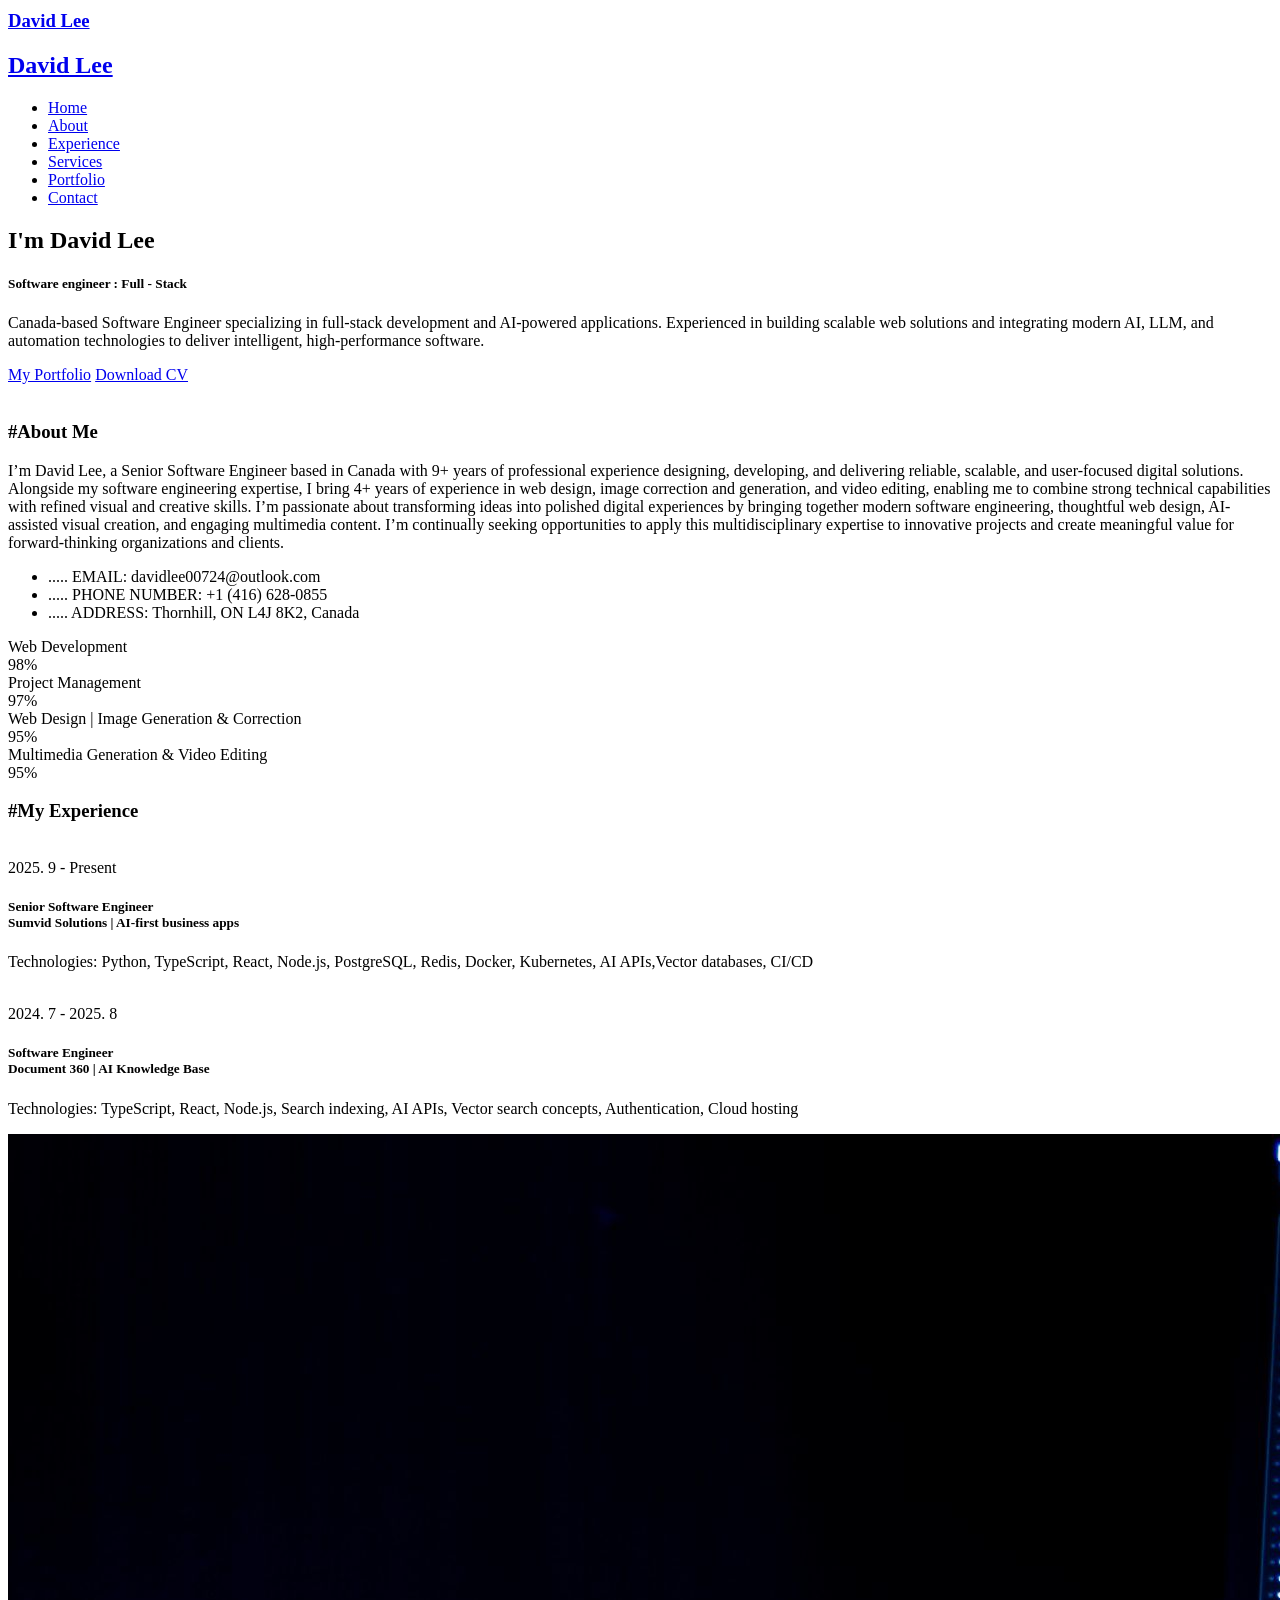
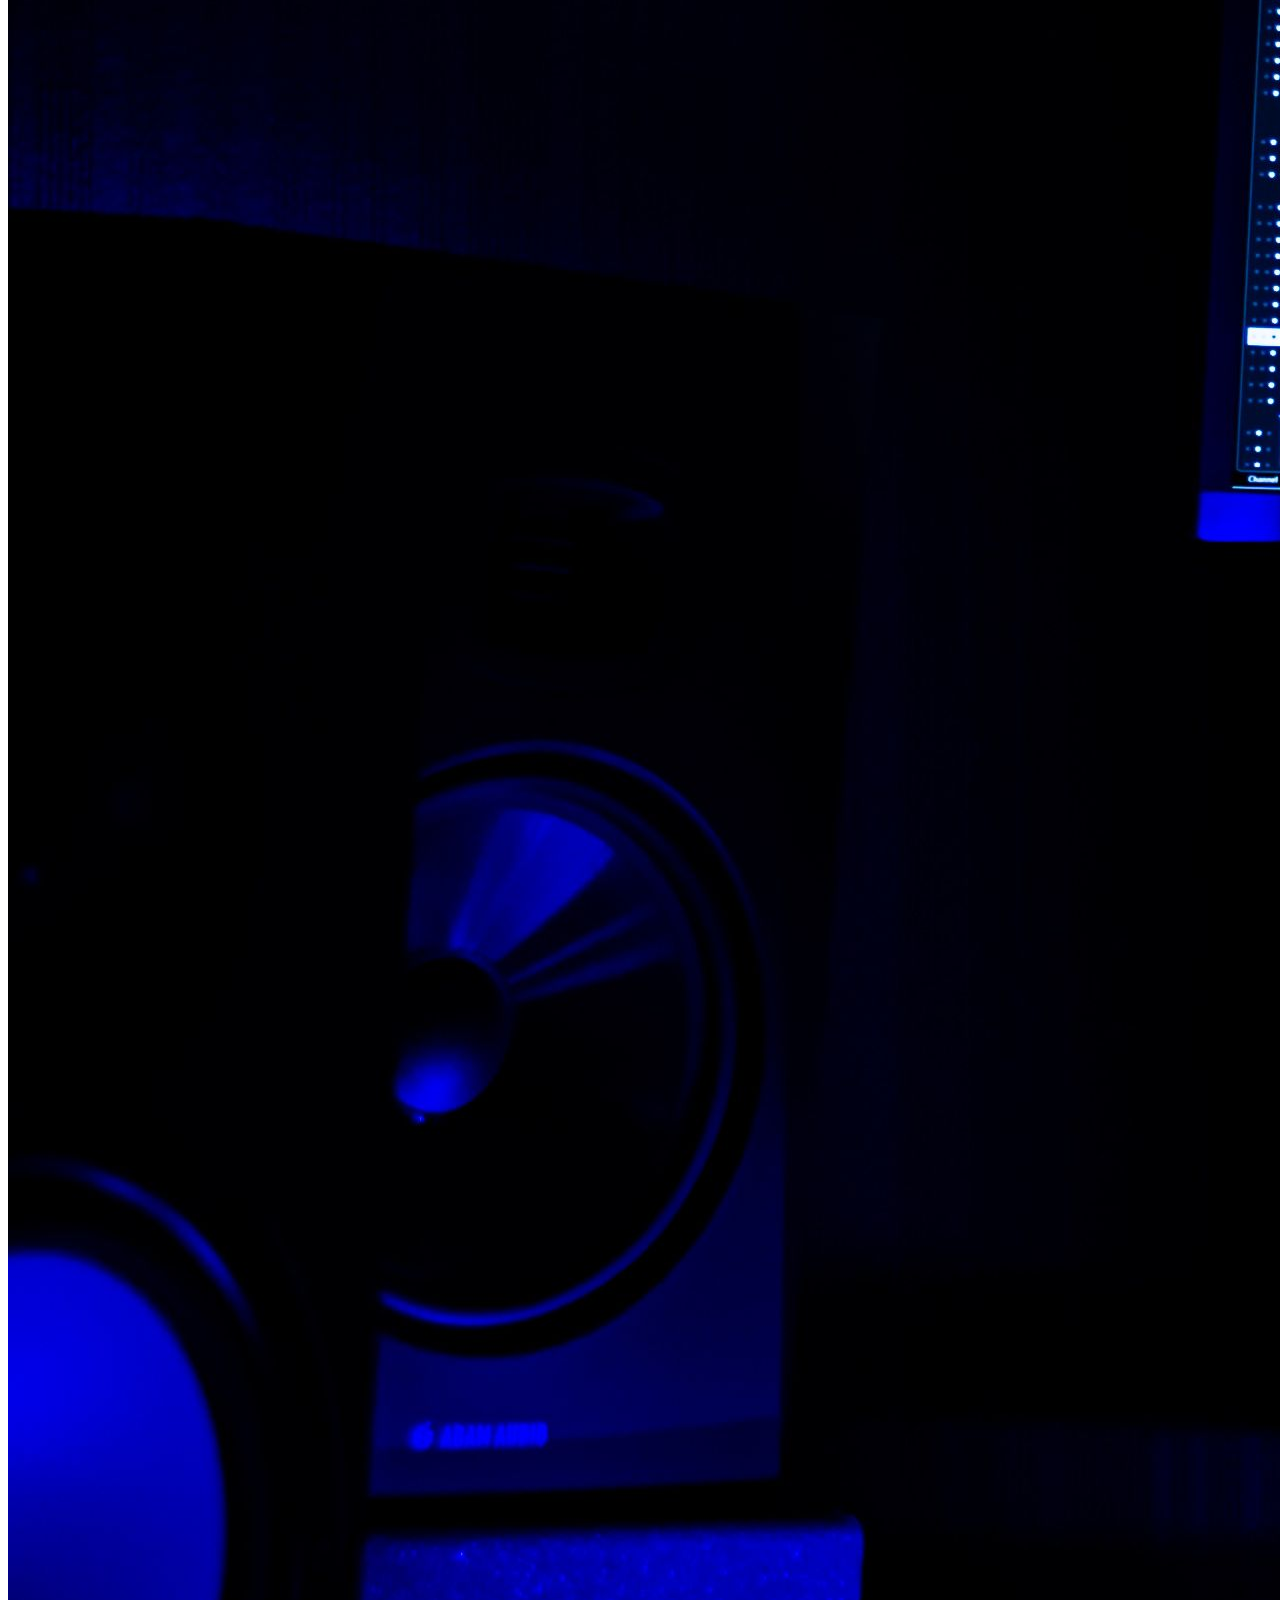
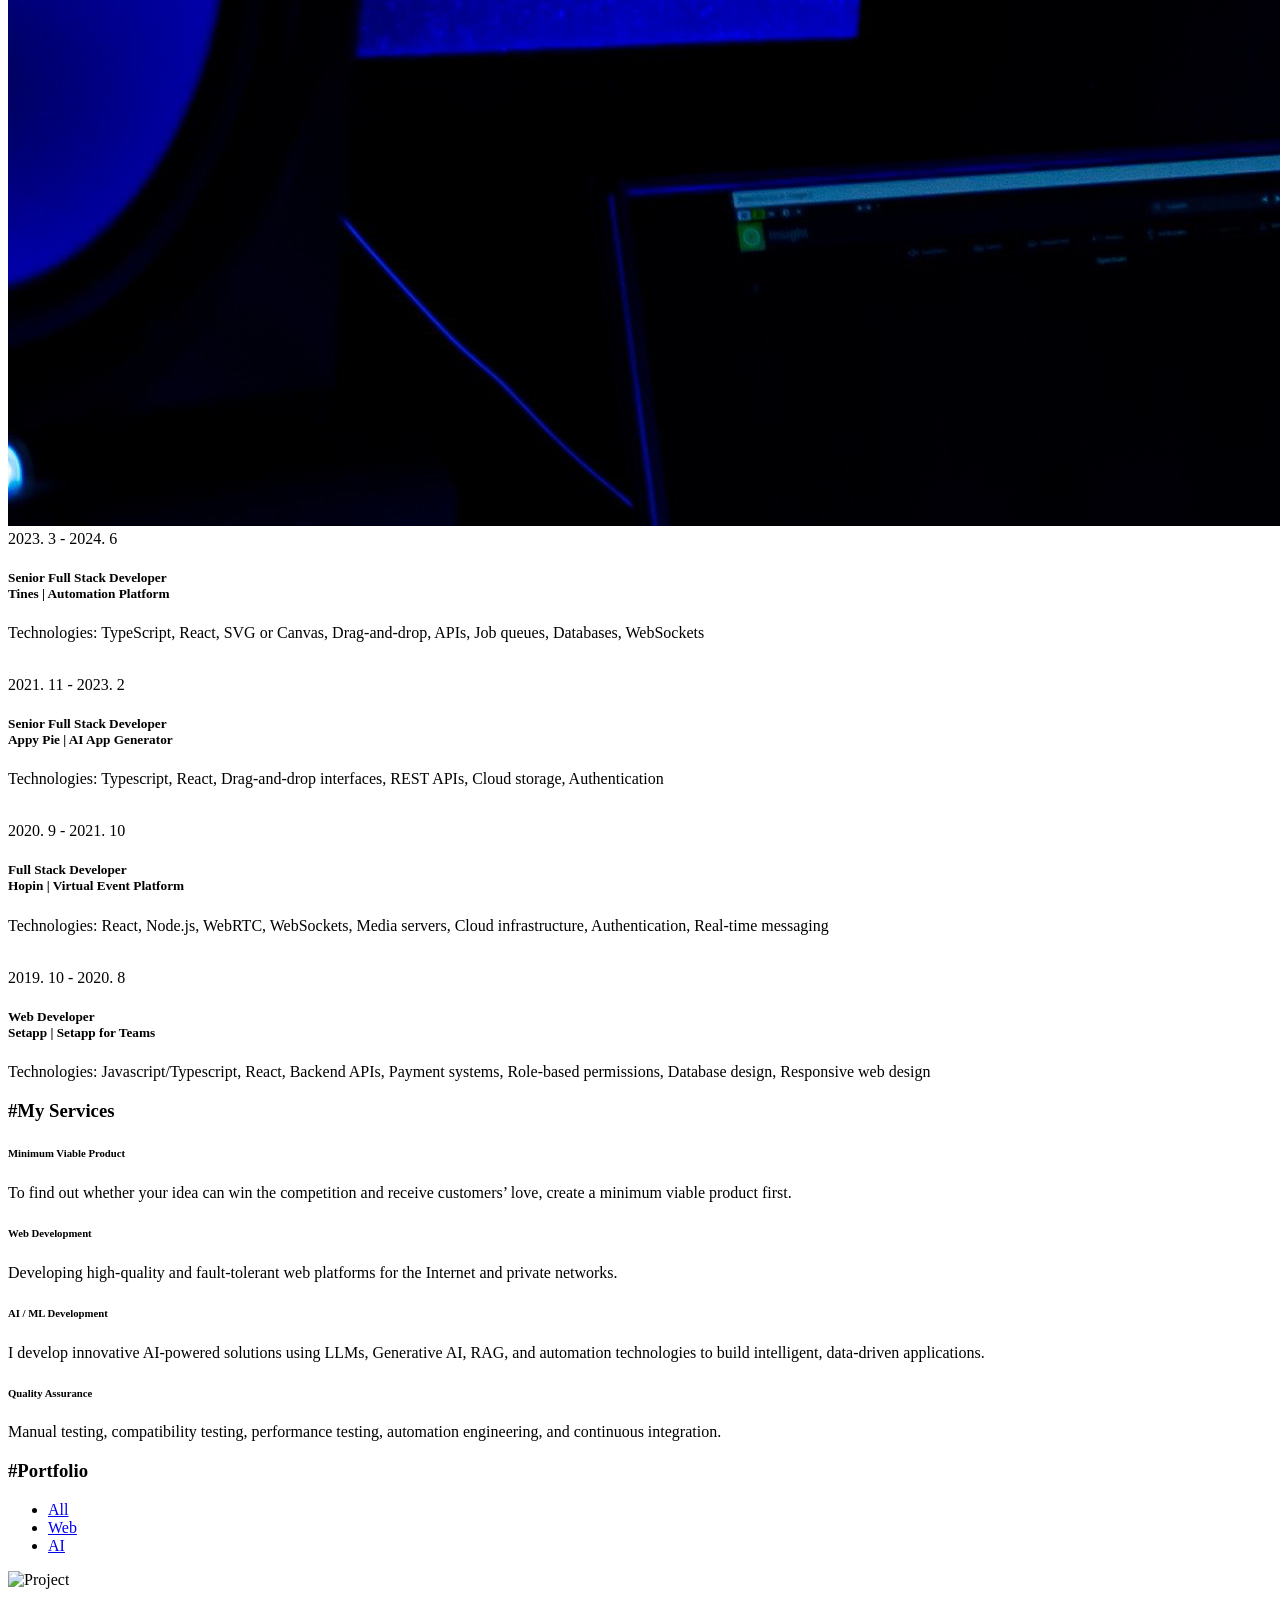
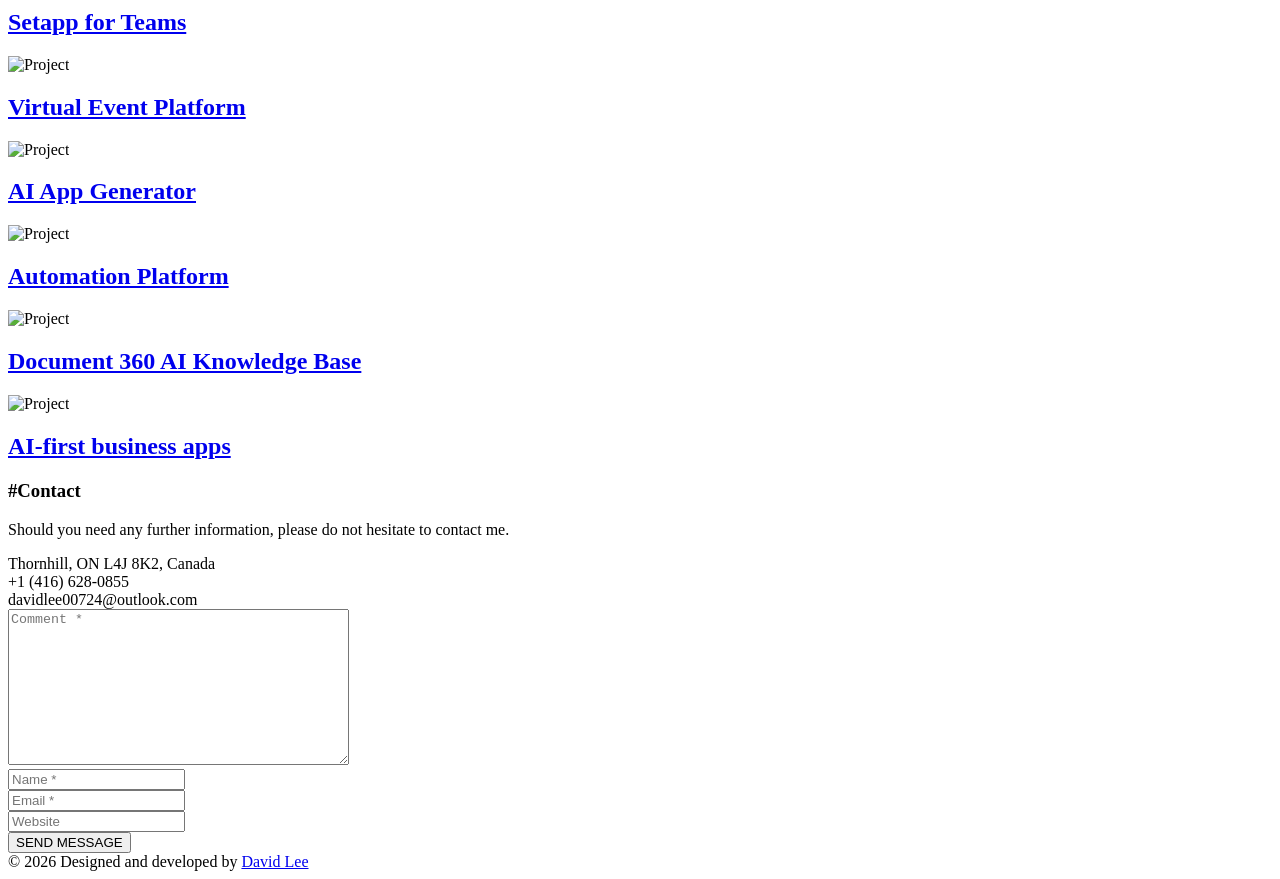
==== index.html @ fbe645a5 "update homepage" ====
<!DOCTYPE html>
<html lang="en">

	
<head>
		<meta charset="UTF-8">
		<title>David Lee - Resume</title>
		<meta name="viewport" content="width=device-width, initial-scale=1.0">
		<meta name="format-detection" content="telephone=no">
		<meta name="apple-mobile-web-app-capable" content="yes">

		<meta name="description" content="David Lee with 9 years of solid experience" />
		<meta name="keywords" content="David Lee, portfolio, cv, online resume, professional cv, resume, vcard" />
		<meta name="author" content="David Lee" />

		<link rel="stylesheet" href="https://fonts.googleapis.com/css?family=Poppins:400,700%7CNeuton:400,700" type="text/css" media="all" />
		<link rel="stylesheet" type="text/css" href="css/libs/font-awesome.min.css">
		<link rel="stylesheet" type="text/css" href="css/libs/bootstrap.min.css">
		<link rel="stylesheet" type="text/css" href="css/libs/justifiedGallery.min.css">
		<link rel="stylesheet" type="text/css" href="css/libs/magnific-popup.css">
		<link rel="stylesheet" type="text/css" href="css/libs/owl.carousel.min.css">
		<link rel="stylesheet" type="text/css" href="css/styles.css">
	</head>

<body class="home">

	

	<!-- Wrapper Site -->
	<div id="main-content">

		<!-- Header -->
		<header id="header" class="header">
			<div class="container">
				<div class="header-inner">
					<div class="logo-wrap">
						<div class="logo">
							<a href="index.html">
								<h3 style = "margin-top:10px;">David Lee</h3>
							</a>
						</div>
					</div>
					<div class="wrap-menu">

						<!-- Mobile -->
						<div class="menu-mobile">
							<span class="item item-1"></span>
							<span class="item item-2"></span>
							<span class="item item-3"></span>
						</div>
						<!-- End Mobile -->

						<!-- Main Menu -->
						<div class="main-menu">

							<!-- Logo Mobile -->
							<div class="logo">
								<a href="index.html">
									<h2>David Lee</h2>
								</a>
							</div>
							<!-- End Logo Mobile -->

							<nav class="nav">
								<ul class="menu menu-list text-right clearfix">
									<li class="menu-item active"><a href="#home">Home</a></li>
									<li class="menu-item"><a href="#about">About</a></li>
									<li class="menu-item"><a href="#experience">Experience</a></li>
									<li class="menu-item"><a href="#services">Services</a></li>
									<li class="menu-item"><a href="#portfolio">Portfolio</a></li>
									<li class="menu-item"><a href="#contact">Contact</a></li>
								</ul>
							</nav>

							<!-- Btn Close -->
							<div class="btn-close">
								<i class="fa fa-times" title="Close"></i>
							</div>

							<!-- End Btn Close -->
						</div>
						<!-- End Main Menu -->
					</div>
				</div>
			</div>
		</header>
		<div class="cover"></div>
		<div class="header-hide"></div>
		<!-- End Header -->

		<!-- Main Image -->
		<div id="home"></div>
		<section id="main-image" class="main-image color-1 overlay">
			<div class="container">
				<div class="main-image-inner">
					<div class="row">
						 	<div class="col-xs-12 col-sm-6 static">
							<div class="hello">
								<h1>I'm David Lee</h1>
								<h5>Software engineer : Full - Stack</h5>
								<p>
									Canada-based Software Engineer specializing in full-stack development and AI-powered applications. Experienced in building scalable web solutions and integrating modern AI, LLM, and automation technologies to deliver intelligent, high-performance software.
								</p>
								<a href="#portfolio" class="btn go-to-portfolio">My Portfolio</a>
								<a href="./pdf/David Lee-resume.pdf" target="_blank" class="btn">Download CV</a>
							</div>
						</div>
						<div class="col-xs-12 col-sm-6">
							<div class="col-sm-offset-2 p20">
								<img  src="images/David Lee.jpg" alt="">
							</div>
						</div>
					</div>
				</div>

			</div>
		</section>
		<!-- End Main Image -->

		<!-- About Me -->
		<section id="about">
			<div class="container">
				<div class="section-inner">
					<div class="title-wrap">
						<h3 class="title">#About Me</h3>
					</div>
					<div class="row">
						<div class="col-sm-6">

							<p>
								I’m David Lee, a Senior Software Engineer based in Canada with 9+ years of professional experience designing, developing, and delivering reliable, scalable, and user-focused digital solutions. Alongside my software engineering expertise, I bring 4+ years of experience in web design, image correction and generation, and video editing, enabling me to combine strong technical capabilities with refined visual and creative skills. I’m passionate about transforming ideas into polished digital experiences by bringing together modern software engineering, thoughtful web design, AI-assisted visual creation, and engaging multimedia content. I’m continually seeking opportunities to apply this multidisciplinary expertise to innovative projects and create meaningful value for forward-thinking organizations and clients.
							</p>
							<ul class="info-list">
								<li>..... EMAIL: davidlee00724@outlook.com</li>
								<li>..... PHONE NUMBER: +1 (416) 628-0855</li>
								<li>..... ADDRESS: Thornhill, ON L4J 8K2, Canada</li>
							</ul>

							<div class="socials">
								<a href="https://github.com/DavidLee-a" title="GitHub" target="_blank" class="btn">
									<i class="fa fa-github fa-2x"></i>
								</a>
								<a href="#" title="Google Plus" class="btn">
									<i class="fa fa-google-plus"></i>
								</a>
								<a href="#" title="Linkedin" class="btn">
									<i class="fa fa-linkedin"></i>
								</a>
							</div>


						</div>
						<div class="col-sm-6">
							<div class="col-sm-offset-1">
								<div class="skills-progress">
									<div class="skill-item" data-percent="98">
										<span class="skill-title">Web Development</span>
										<div class="skill-progress">
											<div class="skill-percent">
												<div class="skill-arrow">98%</div>
											</div>
										</div>
									</div>
									<div class="skill-item" data-percent="97">
										<span class="skill-title">Project Management</span>
										<div class="skill-progress">
											<div class="skill-percent">
												<div class="skill-arrow">97%</div>
											</div>
										</div>
									</div>

									<div class="skill-item" data-percent="95">
										<span class="skill-title">Web Design | Image Generation & Correction</span>
										<div class="skill-progress">
											<div class="skill-percent">
												<div class="skill-arrow">95%</div>
											</div>
										</div>
									</div>

									<div class="skill-item" data-percent="95">
										<span class="skill-title">Multimedia Generation & Video Editing</span>
										<div class="skill-progress">
											<div class="skill-percent">
												<div class="skill-arrow">95%</div>
											</div>
										</div>
									</div>
								</div>
							</div>
						</div>
					</div>
				</div>
			</div>
		</section>
		<!-- End About Me -->

		<!-- Experience -->
		<section id="experience" class="color-1">
			<div class="container">
				<div class="section-inner">
					<div class="title-wrap">
						<h3 class="title">#My Experience</h3>
					</div>
					<div class="experience-list">
						<div class="experience-item">
							<div class="experience-image">
								<img src="images/experience/6.jpg" alt="">
							</div>
							<div class="experience-content">
								<span class="experience-date">2025. 9 - Present</span>
								<h5>Senior Software Engineer <br> Sumvid Solutions | AI-first business apps</h5>
								<p>
									Technologies: Python, TypeScript, React, Node.js, PostgreSQL, Redis, Docker, Kubernetes, AI APIs,Vector databases, CI/CD
							</div>
						</div>
						<div class="experience-item">
							<div class="experience-image">
								<img src="images/experience/5.jpg" alt="">
							</div>
							<div class="experience-content">
								<span class="experience-date">2024. 7 - 2025. 8</span>
								<h5>Software Engineer <br> Document 360 | AI Knowledge Base</h5>
								<p>
									Technologies: TypeScript, React, Node.js, Search indexing, AI APIs, Vector search concepts, Authentication, Cloud hosting
								</p>
							</div>
						</div>
						<div class="experience-item">
							<div class="experience-image">
								<img src="images/experience/4.jpg" alt="">
							</div>
							<div class="experience-content">
								<span class="experience-date">2023. 3 - 2024. 6</span>
								<h5>Senior Full Stack Developer <br> Tines | Automation Platform</h5>
								<p>
									Technologies: TypeScript, React, SVG or Canvas, Drag-and-drop, APIs, Job queues, Databases, WebSockets
								</p>
							</div>
						</div>
						<div class="experience-item">
							<div class="experience-image">
								<img src="images/experience/3.jpg" alt="">
							</div>
							<div class="experience-content">
								<span class="experience-date">2021. 11 - 2023. 2</span>
								<h5>Senior Full Stack Developer <br> Appy Pie | AI App Generator</h5>
								<p>
									Technologies: Typescript, React, Drag-and-drop interfaces, REST APIs, Cloud storage, Authentication
								</p>
							</div>
						</div>
						<div class="experience-item">
							<div class="experience-image">
								<img src="images/experience/2.jpg" alt="">
							</div>
							<div class="experience-content">
								<span class="experience-date">2020. 9 - 2021. 10</span>
								<h5>Full Stack Developer <br> Hopin | Virtual Event Platform</h5>
								<p>
									Technologies: React, Node.js, WebRTC, WebSockets, Media servers, Cloud infrastructure, Authentication, Real-time messaging
								</p>
							</div>
						</div>
						<div class="experience-item">
							<div class="experience-image">
								<img src="images/experience/1.jpg" alt="">
							</div>
							<div class="experience-content">
								<span class="experience-date">2019. 10 - 2020. 8</span>
								<h5>Web Developer <br> Setapp | Setapp for Teams</h5>
								<p>
									Technologies: Javascript/Typescript, React, Backend APIs, Payment systems, Role-based permissions, Database design, Responsive web design
								</p>
							</div>
						</div>
					</div>
				</div>
			</div>
		</section>
		<!-- End Experience -->

		<!-- Service -->
		<section id="services">
			<div class="container">
				<div class="section-inner">
					<div class="title-wrap">
						<h3 class="title">#My Services</h3>
					</div>
					<div class="services-list">
						<div class="row">
							<div class="col-xs-12 col-sm-6 col-md-3">
								<div class="service-item">
									<div class="service-icon">
										<i class="fa fa-lightbulb-o fa-2x"></i>
									</div>
									<div class="service-content">
										<h6>Minimum Viable Product</h6>
										<p>To find out whether your idea can win the competition and receive customers’ love, create a minimum viable product first.</p>
									</div>
								</div>
							</div>

							<div class="col-xs-12 col-sm-6 col-md-3">
								<div class="service-item">
									<div class="service-icon">
										<i class="fa fa-tv fa-2x"></i>
									</div>
									<div class="service-content">
										<h6>Web Development</h6>
										<p>Developing high-quality and fault-tolerant web platforms for the Internet and private networks.</p>
									</div>
								</div>
							</div>

							<div class="col-xs-12 col-sm-6 col-md-3">
								<div class="service-item">
									<div class="service-icon">
										<i class="fa fa-buysellads fa-2x"></i>
									</div>
									<div class="service-content">
										<h6>AI / ML Development</h6>
										<p>I develop innovative AI-powered solutions using LLMs, Generative AI, RAG, and automation technologies to build intelligent, data-driven applications.</p>
									</div>
								</div>
							</div>

							<div class="col-xs-12 col-sm-6 col-md-3">
								<div class="service-item">
									<div class="service-icon">
										<i class="fa fa-thumbs-o-up fa-2x"></i>
									</div>
									<div class="service-content">
										<h6>Quality Assurance</h6>
										<p>Manual testing, compatibility testing, performance testing, automation engineering, and continuous integration.</p>
									</div>
								</div>
							</div>
						</div>
					</div>
				</div>
			</div>
		</section>
		<!-- End Service -->

		<!-- Portfolio -->
		<section id="portfolio" class="color-1">
			<div class="container">
				<div class="section-inner">
					<div class="title-wrap">
						<h3 class="title">#Portfolio</h3>
					</div>
					<div id="portfolio-wrap" class="portfolio fade-in">
						<div class="controls text-center">
							<ul>
								<li>
									<a href="#" data-filter="*" class="active">All</a>
								</li>
								<li>
									<a href="#" data-filter=".Web">Web</a>
								</li>
								<li>
									<a href="#" data-filter=".AI">AI</a>
								</li>
								
							</ul>
						</div>
						<div class="grids">
							<div class="grid-sizer"></div>
							<div class="grid-item equal Web">
								<div class="media image" style="background-image: url(images/portfolio/1.jpg);">
									<img src="images/portfolio/1.jpg" alt="Project">
								</div>
								<div class="caption">
									<div class="caption-inner">
										<h2 class="title">
											<a href="single-product-1.html" target="_blank">Setapp for Teams</a>
										</h2>
										<!-- <ul class="cat">
											<li><a href="#">Logos</a></li>
										</ul> -->
									</div>
								</div>
							</div>
							<div class="grid-item equal Web ">
								<div class="media image" style="background-image: url(images/portfolio/2.jpg);">
									<img src="images/portfolio/2.jpg" alt="Project">
								</div>
								<div class="caption">
									<div class="caption-inner">
										<h2 class="title">
											<a href="single-product-2.html" target="_blank">Virtual Event Platform</a>
										</h2>
										<!-- <ul class="cat">
											<li><a href="#">Logos</a></li>
										</ul> -->
									</div>
								</div>
							</div>
							<div class="grid-item equal design AI">
								<div class="media image" style="background-image: url(images/portfolio/3.jpg);">
									<img src="images/portfolio/3.jpg" alt="Project">
								</div>
								<div class="caption">
									<div class="caption-inner">
										<h2 class="title">
											<a href="single-product-3.html" target="_blank">AI App Generator</a>
										</h2>
										<!-- <ul class="cat">
											<li><a href="#">Logos</a></li>
										</ul> -->
									</div>
								</div>
							</div>
							<div class="grid-item equal Web">
								<div class="media image" style="background-image: url(images/portfolio/4.jpg);">
									<img src="images/portfolio/4.jpg" alt="Project">
								</div>
								<div class="caption">
									<div class="caption-inner">
										<h2 class="title">
											<a href="single-product-4.html" target="_blank">Automation Platform</a>
										</h2>
										<!-- <ul class="cat">
											<li><a href="#">Logos</a></li>
										</ul> -->
									</div>
								</div>
							</div>
							<div class="grid-item equal AI">
								<div class="media image" style="background-image: url(images/portfolio/5.jpg);">
									<img src="images/portfolio/5.jpg" alt="Project">
								</div>
								<div class="caption">
									<div class="caption-inner">
										<h2 class="title">
											<a href="single-product-5.html" target="_blank">Document 360 AI Knowledge Base</a>
										</h2>
										<!-- <ul class="cat">
											<li><a href="#">Logos</a></li>
										</ul> -->
									</div>
								</div>
							</div>
							<div class="grid-item equal branding AI">
								<div class="media image" style="background-image: url(images/portfolio/6.jpg);">
									<img src="images/portfolio/6.jpg" alt="Project">
								</div>
								<div class="caption">
									<div class="caption-inner">
										<h2 class="title">
											<a href="single-product-6.html" target="_blank">AI-first business apps</a>
										</h2>
										<!-- <ul class="cat">
											<li><a href="#">Logos</a></li>
										</ul> -->
									</div>
								</div>
							</div>
						</div>
					</div>
				</div>
			</div>
		</section>
		<!-- End Portfolio -->

		<!-- Contact -->
		<section id="contact">
			<div class="container">
				<div class="section-inner">
					<div class="wrap-title">
						<h3 class="title">#Contact</h3>
					</div>
					<div class="row">
						<div class="col-xs-12 col-md-4">
							<p>Should you need any further information, please do not hesitate to contact me.</p>
							<div class="contact-via">
								<div class="item-field">
									<i class="fa fa-map-marker"></i>
									<span>Thornhill, ON L4J 8K2, Canada</span>
								</div>
								<div class="item-field">
									<i class="fa fa-phone"></i>
									<span>+1 (416) 628-0855</span>
								</div>
								<div class="item-field">
									<i class="fa fa-envelope"></i>
									<span>davidlee00724@outlook.com </span>
								</div>
							</div>
						</div>
						<div class="col-xs-12 col-md-8">
							<form action="#" class="wpcf7-form">
								<div class="contact-item field-full">
									<textarea name="your-message" cols="40" rows="10" placeholder="Comment *"></textarea>
								</div>
								<div class="contact-item">
									<input type="text" name="your-name" placeholder="Name *">
								</div>
								<div class="contact-item">
									<input type="email" name="your-email" placeholder="Email *">
								</div>
								<div class="contact-item">
									<input type="text" name="your-subject" placeholder="Website">
								</div>
								<div class="contact-item form-submit">
									<div class="btn">
										<input type="submit" value="SEND MESSAGE">
									</div>
								</div>
							</form>
						</div>
						
					</div>
				</div>
			</div>
		</section>
		<!-- End Contact -->

		<footer id="footer" class="footer">
			<div class="footer-inner">
				<!-- Copyright -->
				<div class="copyright">
					© <span id="year"></span> Designed and developed by <a href="#">David Lee</a>
				</div>
				<!-- End Copyright -->

				<!-- Back To Top -->
				<a href="#" class="back-to-top btn"><i class="fa fa-chevron-up"></i></a>
				<!-- End Back To Top -->
			</div>
		</footer>

	</div>
	<!-- End Wrapper Site -->

	<!-- Scripts -->
	 <script>
		const d = new Date();
		document.getElementById("year").innerHTML = d.getFullYear();
	 </script>
	<script src="js/libs/jquery-1.12.4.min.js"></script>
	<script src="js/libs/bootstrap.min.js"></script>
	<script src="js/libs/jquery.typer.min.js"></script>
	<script src="js/libs/jquery.justifiedGallery.min.js"></script>
	<script src="js/libs/jquery.magnific-popup.js"></script>
	<script src="js/libs/masonry.pkgd.js"></script>
	<script src="js/libs/owl.carousel.js"></script>
	<script src="js/libs/isotope.pkgd.min.js"></script>
	<script src="js/libs/jquery.nav.js"></script>
	<script src="https://maps.googleapis.com/maps/api/js?key=AIzaSyDoIZPT7FOk4dFuAI2n1fu1EYxN92UDrkk"></script>
	<script src="js/scripts.js"></script>
	<!-- End Scripts -->

</body>


</html>
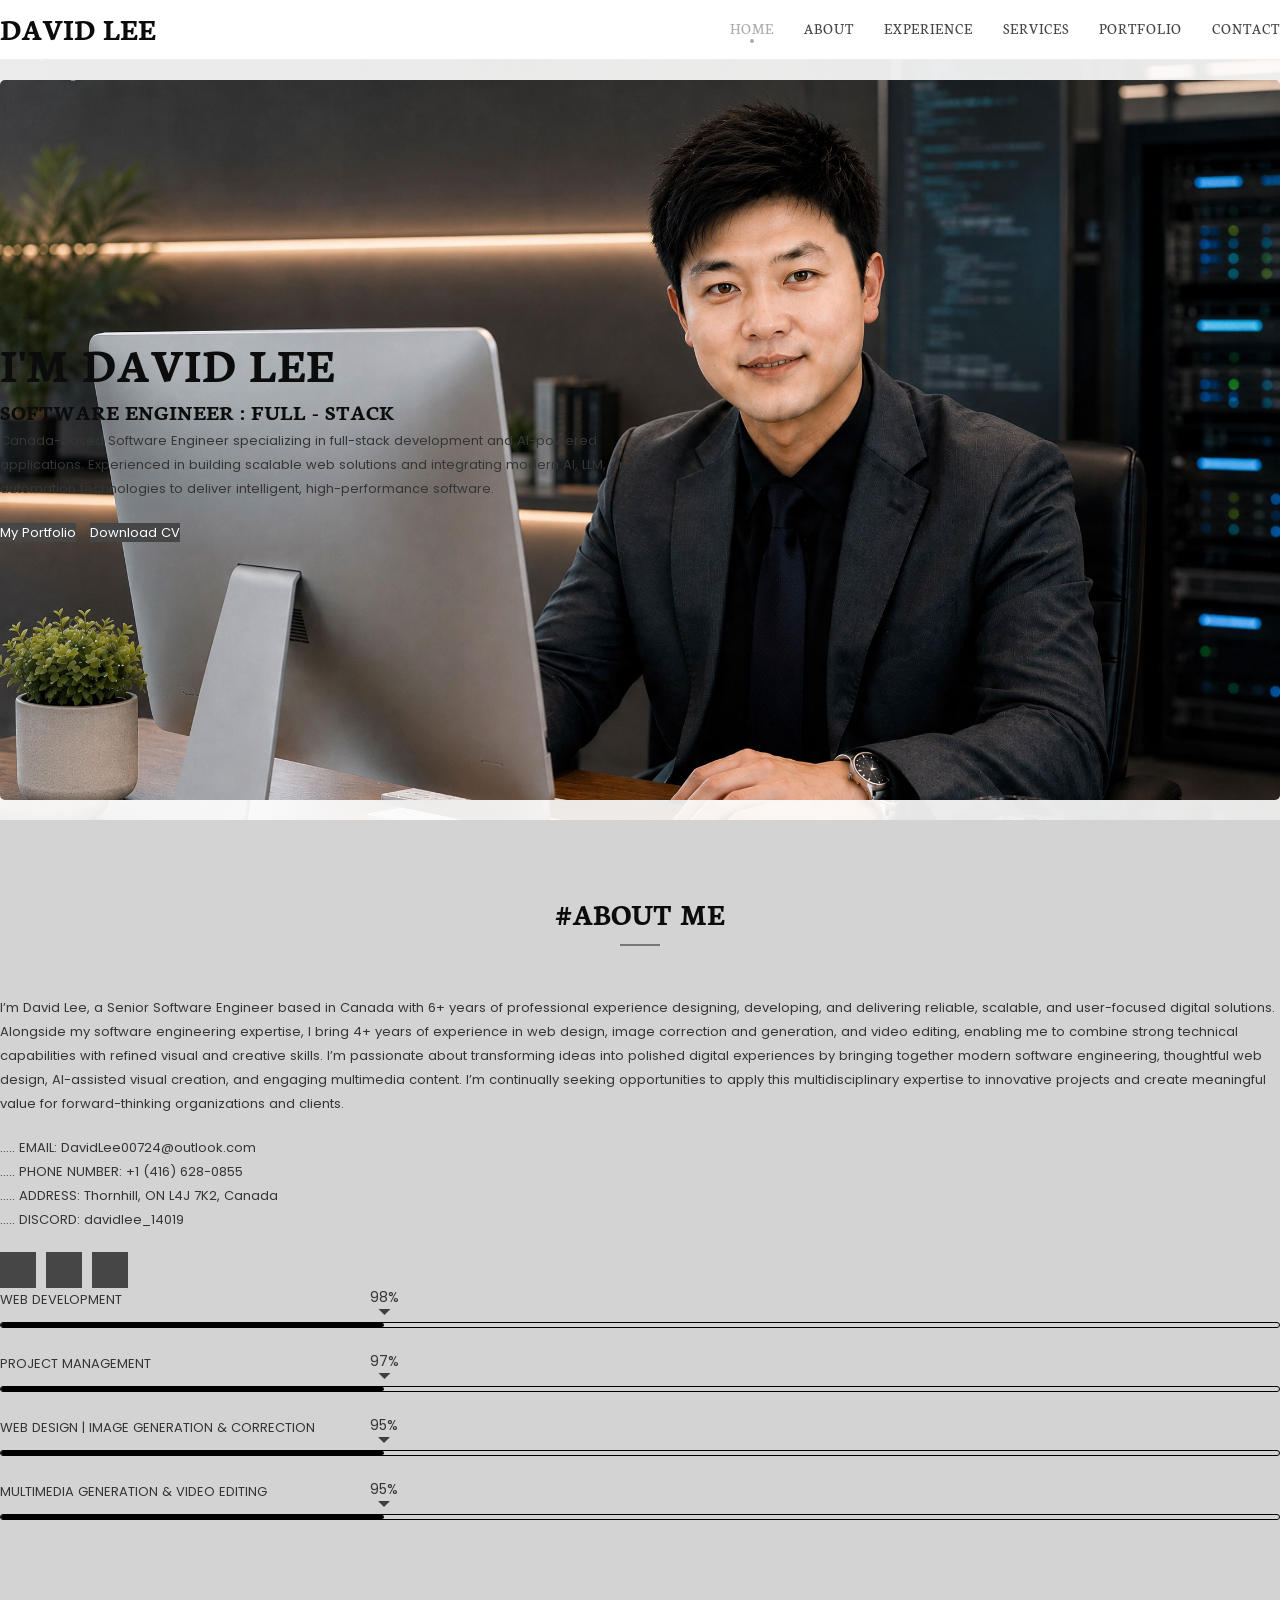
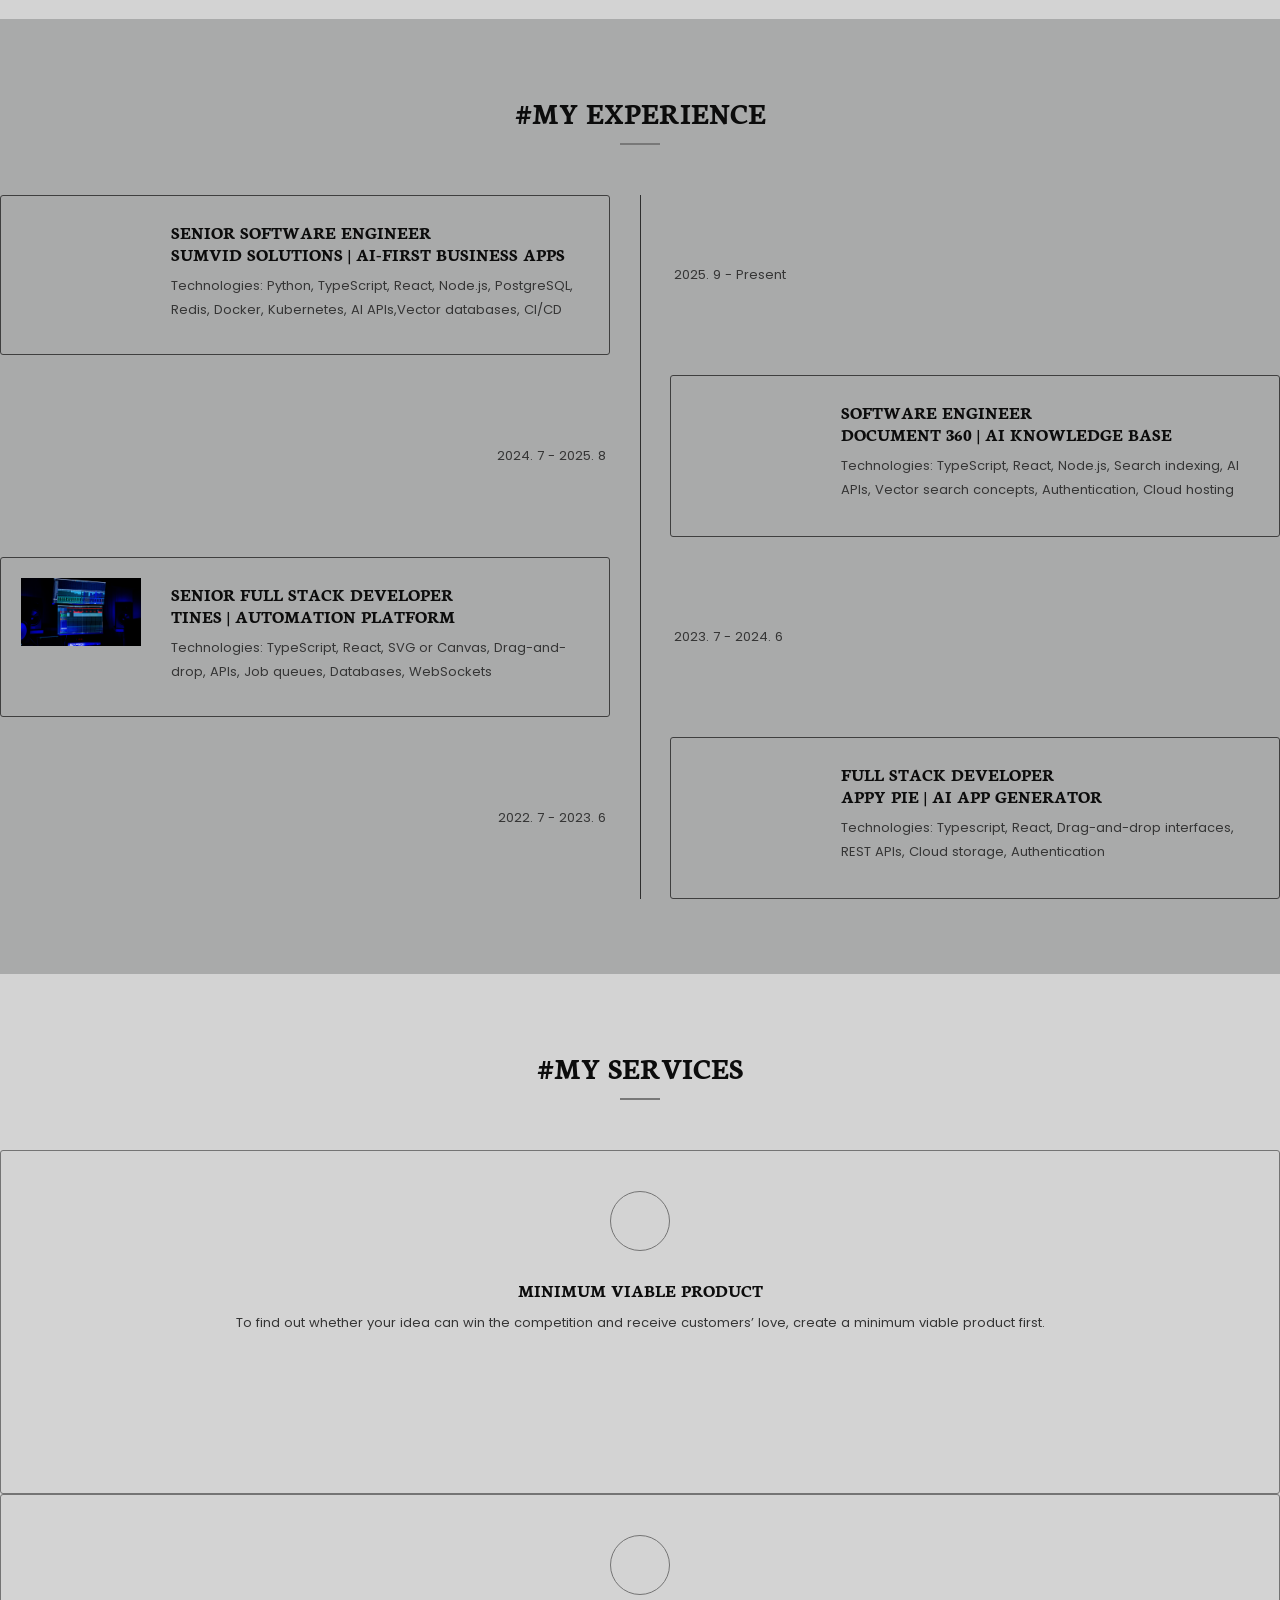
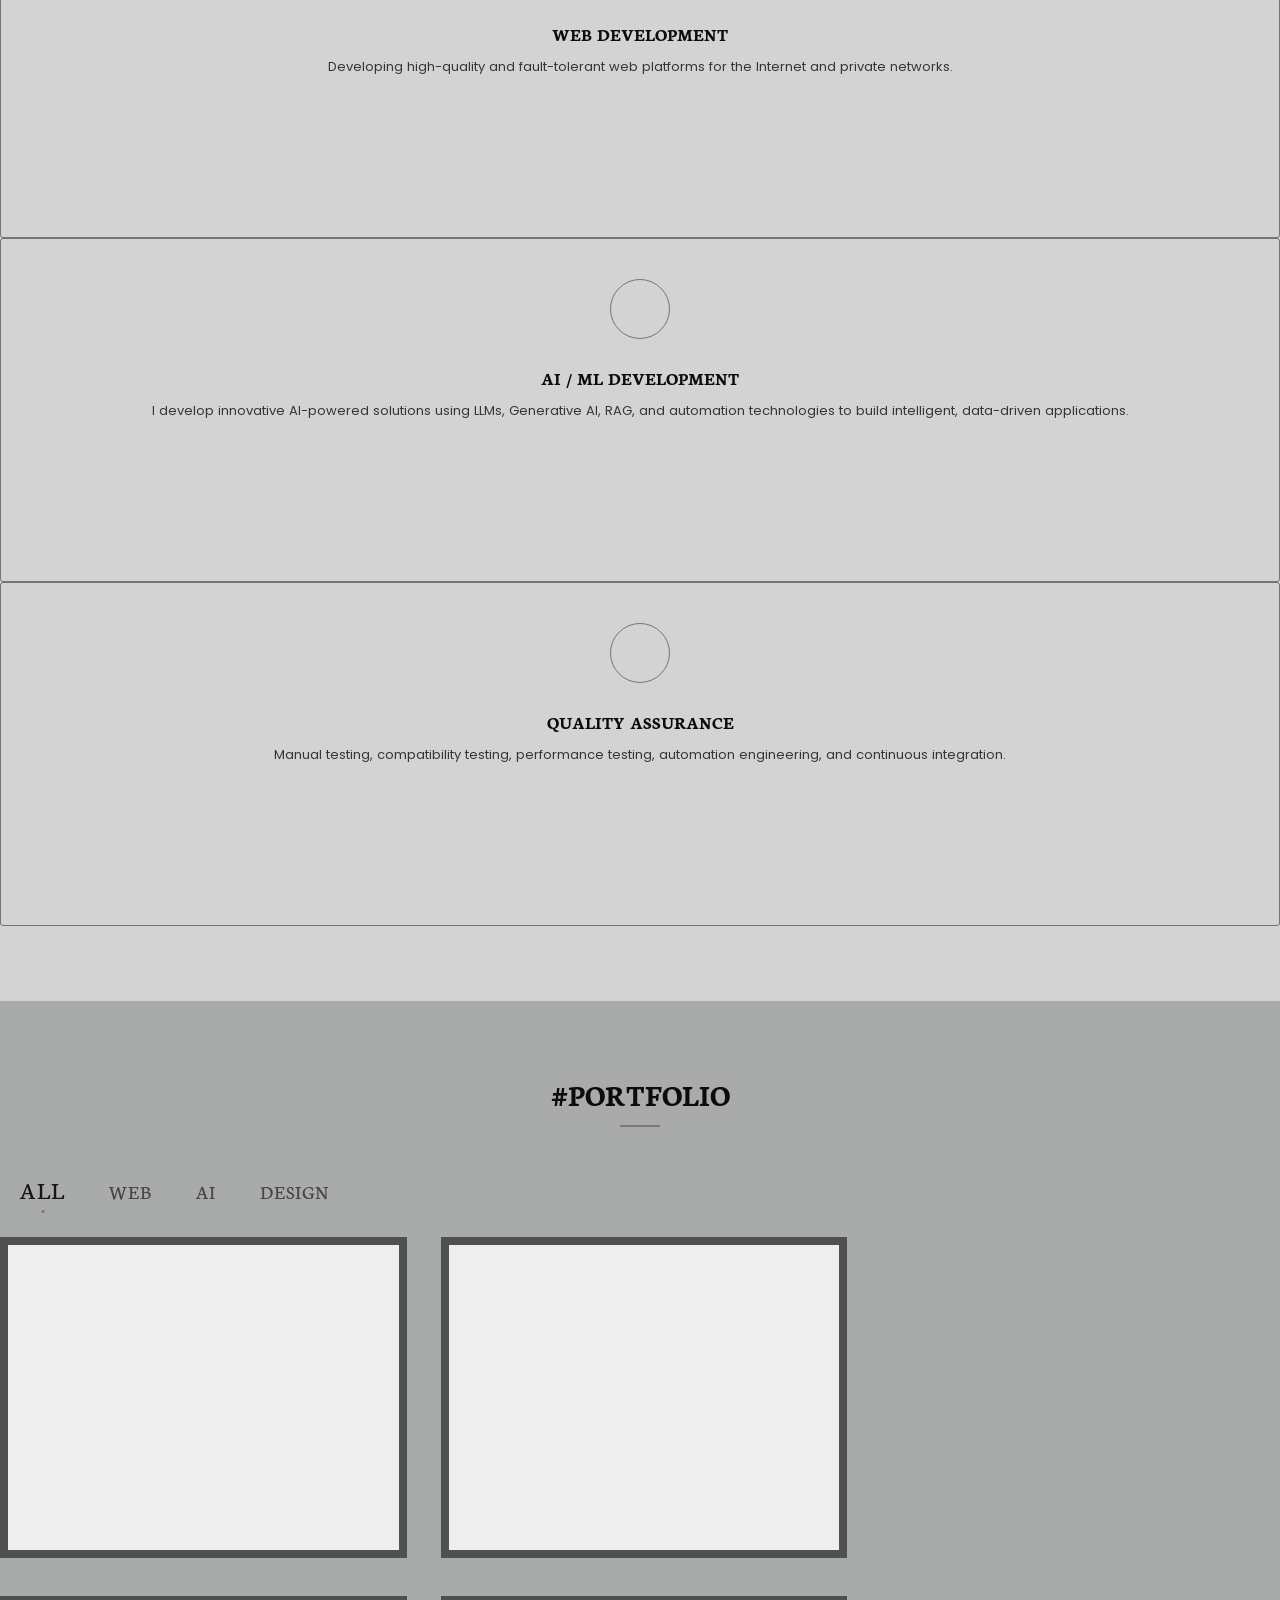
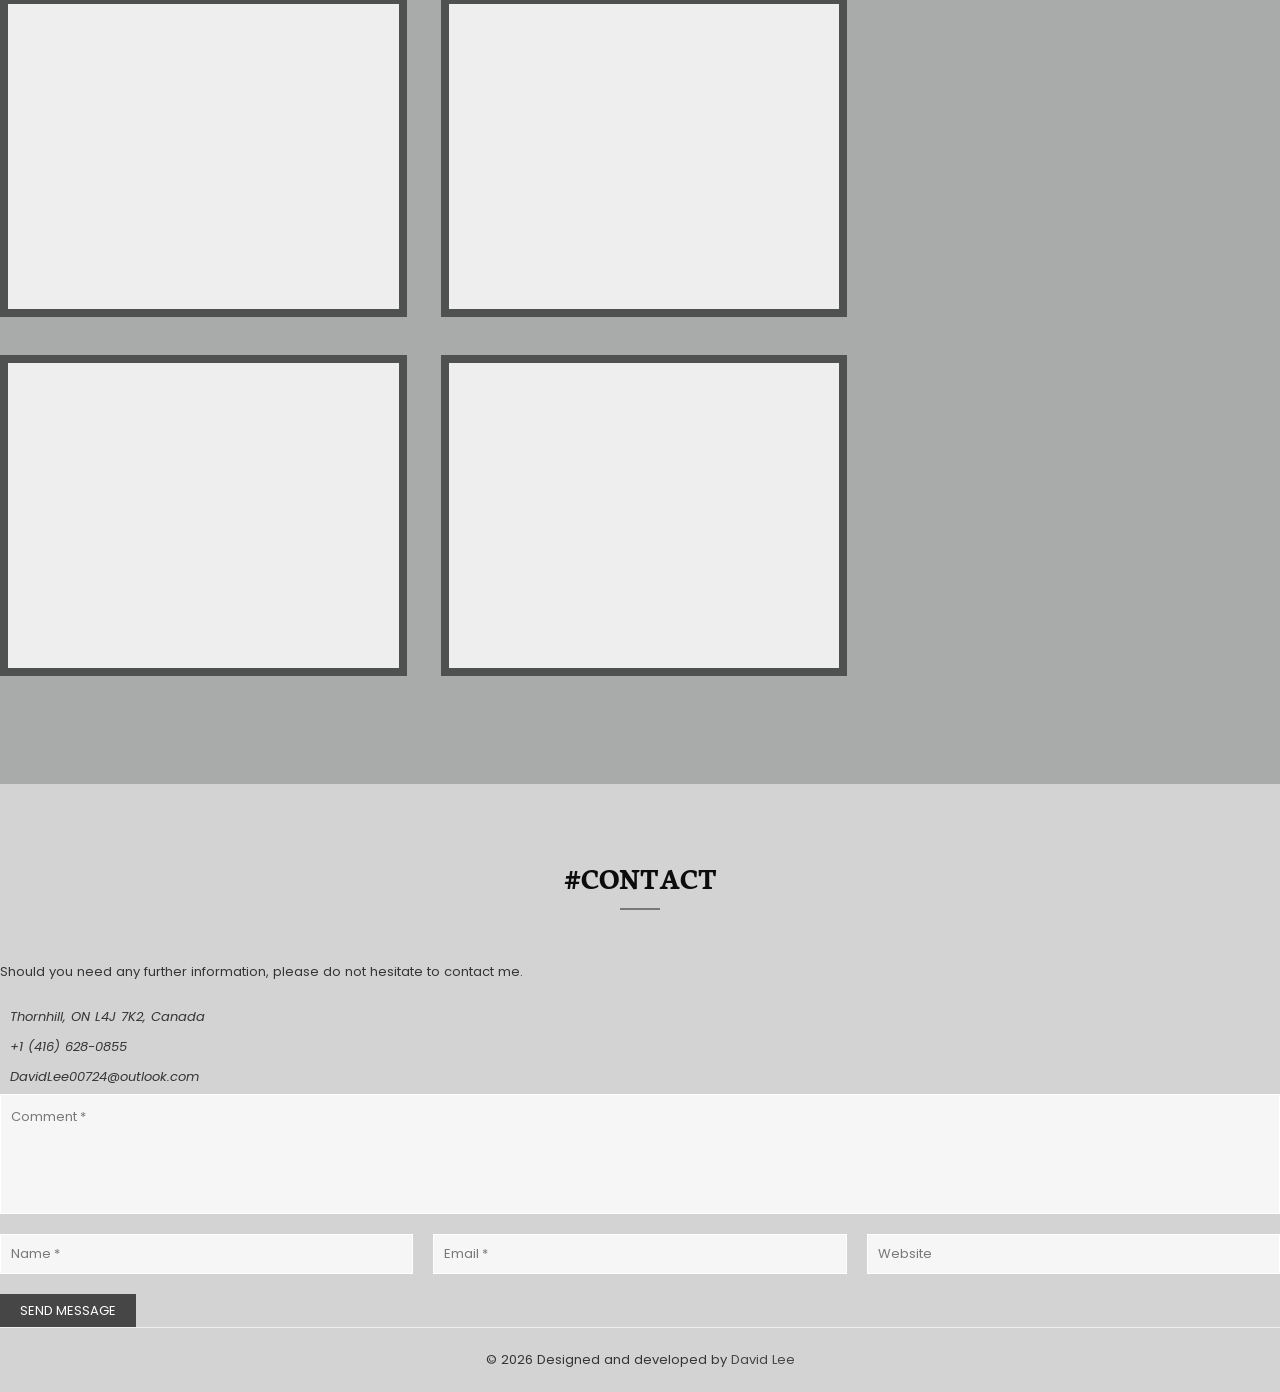
==== commit f3f32e2b: "update homepage" ====
--- a/index.html
+++ b/index.html
@@ -8,11 +8,9 @@
 		<meta name="viewport" content="width=device-width, initial-scale=1.0">
 		<meta name="format-detection" content="telephone=no">
 		<meta name="apple-mobile-web-app-capable" content="yes">
-
-		<meta name="description" content="David Lee with 9 years of solid experience" />
+		<meta name="description" content="David Lee with 6 years of solid experience" />
 		<meta name="keywords" content="David Lee, portfolio, cv, online resume, professional cv, resume, vcard" />
 		<meta name="author" content="David Lee" />
-
 		<link rel="stylesheet" href="https://fonts.googleapis.com/css?family=Poppins:400,700%7CNeuton:400,700" type="text/css" media="all" />
 		<link rel="stylesheet" type="text/css" href="css/libs/font-awesome.min.css">
 		<link rel="stylesheet" type="text/css" href="css/libs/bootstrap.min.css">
@@ -23,8 +21,6 @@
 	</head>
 
 <body class="home">
-
-	
 
 	<!-- Wrapper Site -->
 	<div id="main-content">
@@ -128,23 +124,24 @@
 						<div class="col-sm-6">
 
 							<p>
-								I’m David Lee, a Senior Software Engineer based in Canada with 9+ years of professional experience designing, developing, and delivering reliable, scalable, and user-focused digital solutions. Alongside my software engineering expertise, I bring 4+ years of experience in web design, image correction and generation, and video editing, enabling me to combine strong technical capabilities with refined visual and creative skills. I’m passionate about transforming ideas into polished digital experiences by bringing together modern software engineering, thoughtful web design, AI-assisted visual creation, and engaging multimedia content. I’m continually seeking opportunities to apply this multidisciplinary expertise to innovative projects and create meaningful value for forward-thinking organizations and clients.
+								I’m David Lee, a Senior Software Engineer based in Canada with 6+ years of professional experience designing, developing, and delivering reliable, scalable, and user-focused digital solutions. Alongside my software engineering expertise, I bring 4+ years of experience in web design, image correction and generation, and video editing, enabling me to combine strong technical capabilities with refined visual and creative skills. I’m passionate about transforming ideas into polished digital experiences by bringing together modern software engineering, thoughtful web design, AI-assisted visual creation, and engaging multimedia content. I’m continually seeking opportunities to apply this multidisciplinary expertise to innovative projects and create meaningful value for forward-thinking organizations and clients.
 							</p>
 							<ul class="info-list">
-								<li>..... EMAIL: davidlee00724@outlook.com</li>
+								<li>..... EMAIL: DavidLee00724@outlook.com</li>
 								<li>..... PHONE NUMBER: +1 (416) 628-0855</li>
-								<li>..... ADDRESS: Thornhill, ON L4J 8K2, Canada</li>
+								<li>..... ADDRESS: Thornhill, ON L4J 7K2, Canada</li>
+								<li>..... DISCORD: davidlee_14019</li>
 							</ul>
 
 							<div class="socials">
-								<a href="https://github.com/DavidLee-a" title="GitHub" target="_blank" class="btn">
+								<a href="https://github.com/DavidLee-SFE" title="GitHub" target="_blank" class="btn">
 									<i class="fa fa-github fa-2x"></i>
 								</a>
-								<a href="#" title="Google Plus" class="btn">
-									<i class="fa fa-google-plus"></i>
+								<a href="https://discord.com/channels/@me" title="Discord" target="_blank" class="btn">
+									<i class="fa fa-github-alt fa-2x"></i>
 								</a>
-								<a href="#" title="Linkedin" class="btn">
-									<i class="fa fa-linkedin"></i>
+								<a href="https://linkedin.com/in/david-lee00724" title="Linkedin" target="_blank" class="btn" >
+									<i class="fa fa-linkedin fa-2x"></i>
 								</a>
 							</div>
 
@@ -232,7 +229,7 @@
 								<img src="images/experience/4.jpg" alt="">
 							</div>
 							<div class="experience-content">
-								<span class="experience-date">2023. 3 - 2024. 6</span>
+								<span class="experience-date">2023. 7 - 2024. 6</span>
 								<h5>Senior Full Stack Developer <br> Tines | Automation Platform</h5>
 								<p>
 									Technologies: TypeScript, React, SVG or Canvas, Drag-and-drop, APIs, Job queues, Databases, WebSockets
@@ -244,34 +241,10 @@
 								<img src="images/experience/3.jpg" alt="">
 							</div>
 							<div class="experience-content">
-								<span class="experience-date">2021. 11 - 2023. 2</span>
-								<h5>Senior Full Stack Developer <br> Appy Pie | AI App Generator</h5>
+								<span class="experience-date">2022. 7 - 2023. 6</span>
+								<h5>Full Stack Developer <br> Appy Pie | AI App Generator</h5>
 								<p>
 									Technologies: Typescript, React, Drag-and-drop interfaces, REST APIs, Cloud storage, Authentication
-								</p>
-							</div>
-						</div>
-						<div class="experience-item">
-							<div class="experience-image">
-								<img src="images/experience/2.jpg" alt="">
-							</div>
-							<div class="experience-content">
-								<span class="experience-date">2020. 9 - 2021. 10</span>
-								<h5>Full Stack Developer <br> Hopin | Virtual Event Platform</h5>
-								<p>
-									Technologies: React, Node.js, WebRTC, WebSockets, Media servers, Cloud infrastructure, Authentication, Real-time messaging
-								</p>
-							</div>
-						</div>
-						<div class="experience-item">
-							<div class="experience-image">
-								<img src="images/experience/1.jpg" alt="">
-							</div>
-							<div class="experience-content">
-								<span class="experience-date">2019. 10 - 2020. 8</span>
-								<h5>Web Developer <br> Setapp | Setapp for Teams</h5>
-								<p>
-									Technologies: Javascript/Typescript, React, Backend APIs, Payment systems, Role-based permissions, Database design, Responsive web design
 								</p>
 							</div>
 						</div>
@@ -363,12 +336,14 @@
 								<li>
 									<a href="#" data-filter=".AI">AI</a>
 								</li>
-								
+								<li>
+									<a href="#" data-filter=".Design">Design</a>
+								</li>
 							</ul>
 						</div>
 						<div class="grids">
 							<div class="grid-sizer"></div>
-							<div class="grid-item equal Web">
+							<div class="grid-item equal Design">
 								<div class="media image" style="background-image: url(images/portfolio/1.jpg);">
 									<img src="images/portfolio/1.jpg" alt="Project">
 								</div>
@@ -383,7 +358,7 @@
 									</div>
 								</div>
 							</div>
-							<div class="grid-item equal Web ">
+							<div class="grid-item equal Design ">
 								<div class="media image" style="background-image: url(images/portfolio/2.jpg);">
 									<img src="images/portfolio/2.jpg" alt="Project">
 								</div>
@@ -436,10 +411,7 @@
 									<div class="caption-inner">
 										<h2 class="title">
 											<a href="single-product-5.html" target="_blank">Document 360 AI Knowledge Base</a>
-										</h2>
-										<!-- <ul class="cat">
-											<li><a href="#">Logos</a></li>
-										</ul> -->
+										</h2>			
 									</div>
 								</div>
 							</div>
@@ -452,9 +424,6 @@
 										<h2 class="title">
 											<a href="single-product-6.html" target="_blank">AI-first business apps</a>
 										</h2>
-										<!-- <ul class="cat">
-											<li><a href="#">Logos</a></li>
-										</ul> -->
 									</div>
 								</div>
 							</div>
@@ -478,7 +447,7 @@
 							<div class="contact-via">
 								<div class="item-field">
 									<i class="fa fa-map-marker"></i>
-									<span>Thornhill, ON L4J 8K2, Canada</span>
+									<span>Thornhill, ON L4J 7K2, Canada</span>
 								</div>
 								<div class="item-field">
 									<i class="fa fa-phone"></i>
@@ -486,7 +455,7 @@
 								</div>
 								<div class="item-field">
 									<i class="fa fa-envelope"></i>
-									<span>davidlee00724@outlook.com </span>
+									<span>DavidLee00724@outlook.com </span>
 								</div>
 							</div>
 						</div>
--- a/css/styles.css
+++ b/css/styles.css
@@ -0,0 +1,3807 @@
+/*=========================================================================
+
+1. Reset CSS
+2. Typography
+3. General
+4. Header
+5. Portfolio & Gallery
+6. Posts
+	- Home Layout
+    - Single
+    - Page, Contact Form
+7. Footer
+8. Widgets
+9. Preload
+10. Responsive
+
+=========================================================================*/
+/* =========== 1. Reset CSS  =========== */
+img,
+legend {
+  border: 0;
+}
+legend,
+td,
+th {
+  padding: 0;
+}
+html {
+  font-family: sans-serif;
+  -ms-text-size-adjust: 100%;
+  -webkit-text-size-adjust: 100%;
+}
+article,
+aside,
+details,
+figcaption,
+figure,
+footer,
+header,
+hgroup,
+main,
+menu,
+nav,
+section,
+summary {
+  display: block;
+}
+audio,
+canvas,
+progress,
+video {
+  display: inline-block;
+  vertical-align: baseline;
+}
+audio:not([controls]) {
+  display: none;
+  height: 0;
+}
+[hidden],
+template {
+  display: none;
+}
+a {
+  color: #464646;
+  background-color: transparent;
+}
+a:hover,
+a:active {
+  outline: 0;
+}
+abbr[title] {
+  border-bottom: 1px dotted;
+}
+b,
+optgroup,
+strong {
+  font-weight: 700;
+}
+dfn {
+  font-style: italic;
+}
+h1 {
+  font-size: 2em;
+  margin: .67em 0;
+}
+mark {
+  background: #ffffff;
+  color: #787878;
+}
+small {
+  font-size: 80%;
+}
+sub,
+sup {
+  font-size: 75%;
+  line-height: 0;
+  position: relative;
+  vertical-align: baseline;
+}
+sup {
+  top: -0.5em;
+}
+sub {
+  bottom: -0.25em;
+}
+svg:not(:root) {
+  overflow: hidden;
+}
+figure {
+  margin: 1em 40px;
+}
+hr {
+  -moz-box-sizing: content-box;
+  box-sizing: content-box;
+  height: 0;
+}
+pre,
+textarea {
+  overflow: auto;
+}
+code,
+kbd,
+pre,
+samp {
+  font-family: monospace, monospace;
+  font-size: 1em;
+}
+button,
+input,
+optgroup,
+select,
+textarea {
+  color: inherit;
+  font: inherit;
+  margin: 0;
+}
+button {
+  overflow: visible;
+}
+button,
+select {
+  text-transform: none;
+}
+button,
+html input[type=button],
+input[type=reset],
+input[type=submit] {
+  -webkit-appearance: button;
+  cursor: pointer;
+}
+button[disabled],
+html input[disabled] {
+  cursor: default;
+}
+button::-moz-focus-inner,
+input::-moz-focus-inner {
+  border: 0;
+  padding: 0;
+}
+input {
+  border-radius: 0;
+  line-height: normal;
+}
+input[type=checkbox],
+input[type=radio] {
+  box-sizing: border-box;
+  padding: 0;
+}
+input[type=number]::-webkit-inner-spin-button,
+input[type=number]::-webkit-outer-spin-button {
+  height: auto;
+}
+input[type=search] {
+  -webkit-appearance: textfield;
+  -moz-box-sizing: content-box;
+  -webkit-box-sizing: content-box;
+  box-sizing: content-box;
+}
+input[type=search]::-webkit-search-cancel-button,
+input[type=search]::-webkit-search-decoration {
+  -webkit-appearance: none;
+}
+fieldset {
+  border: 1px solid #787878;
+  margin: 0 2px;
+  padding: .35em .625em .75em;
+}
+table {
+  border-collapse: collapse;
+  border-spacing: 0;
+}
+a,
+input,
+textarea,
+button,
+select {
+  outline: none;
+}
+a:hover,
+a:focus,
+input:focus,
+textarea:focus,
+button:focus,
+select:focus {
+  outline: none !important;
+  text-decoration: none;
+}
+* {
+  -webkit-box-sizing: border-box;
+  -moz-box-sizing: border-box;
+  box-sizing: border-box;
+}
+:after,
+:before {
+  -webkit-box-sizing: border-box;
+  -moz-box-sizing: border-box;
+  box-sizing: border-box;
+}
+input::-webkit-input-placeholder,
+textarea::-webkit-input-placeholder {
+  color: #787878;
+}
+input:-moz-placeholder,
+textarea:-moz-placeholder {
+  color: #787878;
+}
+/* =========== 2. Typography  =========== */
+h1,
+.h1,
+h2,
+.h2,
+h3,
+.h3,
+h4,
+.h4,
+h5,
+.h5,
+h6,
+.h6 {
+  font-family: 'Neuton', sans-serif;
+  color: #0c0c0c;
+  font-weight: 600;
+  line-height: 1.2em;
+  margin-bottom: 20px;
+  margin-top: 0;
+  text-transform: uppercase;
+}
+h1 > a,
+.h1 > a,
+h2 > a,
+.h2 > a,
+h3 > a,
+.h3 > a,
+h4 > a,
+.h4 > a,
+h5 > a,
+.h5 > a,
+h6 > a,
+.h6 > a {
+  color: black;
+}
+h1,
+.h1 {
+  font-size: 48px;
+}
+h2,
+.h2 {
+  color: rgb(62, 62, 63);
+  font-size: 36px;
+}
+h3,
+.h3 {
+  font-size: 30px;
+}
+h4,
+.h4 {
+  font-size: 26px;
+}
+h5,
+.h5 {
+  font-size: 22px;
+}
+h6,
+.h6 {
+  font-size: 18px;
+}
+a {
+  color: #464646;
+  text-decoration: none;
+  -webkit-transition: all 0.3s ease;
+  -moz-transition: all 0.3s ease;
+  -ms-transition: all 0.3s ease;
+  -o-transition: all 0.3s ease;
+  transition: all 0.3s ease;
+}
+a:hover {
+  color: #f5f3f3 !important;
+}
+.quicklinks a:hover,
+.quicklinks a:active,
+.quicklinks a:focus {
+  color: #00b9eb !important;
+}
+p {
+  margin-top: 0;
+  margin-bottom: 20px;
+}
+code,
+kbd,
+pre,
+samp {
+  font-family: 'Poppins', sans-serif;
+  -webkit-border-radius: 0;
+  -moz-border-radius: 0;
+  -ms-border-radius: 0;
+  -o-border-radius: 0;
+  border-radius: 0;
+}
+code {
+  background-color: #eee;
+  letter-spacing: 0.015em;
+}
+abbr {
+  background-color: #A1D71A;
+  color: #111;
+  border-width: 2px;
+}
+mark,
+.mark {
+  color: #ffffff;
+  background-color: #a4b4c4;
+}
+dfn {
+  border-bottom: 1px dashed;
+}
+cite {
+  font-style: normal;
+}
+blockquote {
+  font-size: 13px;
+  border: 0;
+  padding: 20px;
+  margin: 20px 0 30px 0;
+  letter-spacing: 0;
+  overflow: hidden;
+  background-color: #f6f6f6;
+}
+blockquote p {
+  margin-bottom: 10px;
+}
+blockquote footer,
+blockquote cite {
+  font-size: 12px;
+  color: #787878;
+  font-weight: 700;
+}
+blockquote footer:before,
+blockquote cite:before {
+  content: '- ';
+  color: #787878;
+}
+blockquote footer:after,
+blockquote cite:after {
+  content: ' ';
+  color: #787878;
+}
+pre {
+  line-height: 1.8em;
+  padding: 15px;
+  border: 1px solid #E4E4E4;
+  font-style: italic;
+  overflow: auto;
+  white-space: pre-wrap;
+  background-color: #f7f7f7;
+  word-wrap: break-word;
+  max-width: 100%;
+}
+img {
+  max-width: 100%;
+  height: auto;
+  vertical-align: middle;
+  border: 0;
+}
+input[type="search"],
+input[type="text"],
+input[type="url"],
+input[type="number"],
+input[type="password"],
+input[type="email"],
+input[type="file"],
+select,
+textarea {
+  height: 40px;
+  width: 100%;
+  border: 1px solid #787878;
+  padding: 0 10px;
+  -webkit-transition: all 0.3s ease;
+  -moz-transition: all 0.3s ease;
+  -ms-transition: all 0.3s ease;
+  -o-transition: all 0.3s ease;
+  transition: all 0.3s ease;
+  -webkit-box-sizing: border-box;
+  -moz-box-sizing: border-box;
+  box-sizing: border-box;
+  -webkit-appearance: none;
+}
+::-moz-selection {
+  color: #f7f7f7;
+  background-color: #222222;
+}
+::selection {
+  color: #f7f7f7;
+  background-color: #222222;
+}
+iframe {
+  border: 0;
+  max-width: 100%;
+}
+/* ===========  3. General  =========== */
+body {
+  margin: 0;
+  padding: 0;
+  font-family: 'Poppins', sans-serif;
+  font-size: 13px;
+  background: #d3d3d3;
+  color: #353535;
+  overflow-x: hidden;
+  line-height: 24px;
+  word-spacing: 1px;
+  position: relative;
+}
+/* ===========  4. Header  =========== */
+#header {
+  width: 100%;
+  height: 60px;
+  background-color: #ffffff;
+  position: fixed;
+  z-index: 1001;
+  border-bottom: 1px solid #eeeeee;
+  -webkit-transform: translateZ(0);
+  -moz-transform: translateZ(0);
+  transform: translateZ(0);
+}
+#header .header-inner {
+  position: relative;
+  height: 60px;
+}
+#header .logo-wrap {
+  display: inline-block;
+}
+#header .logo {
+  height: 60px;
+  display: table;
+}
+#header .logo img {
+  max-height: 16px;
+}
+#header .logo a {
+  
+  vertical-align: middle;
+}
+#header ul {
+  list-style: none;
+  margin: 0;
+  padding: 0;
+}
+#header .wrap-menu {
+  float: right;
+  position: relative;
+}
+.header-hide {
+  height: 60px;
+}
+#header .main-menu {
+  float: right;
+}
+#header .main-menu .logo {
+  display: none;
+}
+#header .menu-list {
+  list-style-type: none;
+  margin: 0;
+  clear: both;
+  white-space: nowrap;
+  padding-left: 0;
+  font-family: 'Neuton', sans-serif;
+  font-size: 13px;
+}
+#header .menu-list li {
+  float: left;
+  height: 100%;
+  position: relative;
+  white-space: nowrap;
+  font-size: 15px;
+}
+#header .menu-list .menu-item a {
+  position: relative;
+  color: #464646;
+}
+#header .menu-list .menu-item a:after {
+  content: '';
+  position: absolute;
+  bottom: 16px;
+  left: 50%;
+  -webkit-transform: translateX(-50%);
+  -moz-transform: translateX(-50%);
+  transform: translateX(-50%);
+  width: 4px;
+  height: 4px;
+  background-color: #ababab;
+  border-radius: 50%;
+  visibility: hidden;
+  opacity: 0;
+  -webkit-transition: opacity 0.3s ease, visibility 0.3s ease;
+  -moz-transition: opacity 0.3s ease, visibility 0.3s ease;
+  -ms-transition: opacity 0.3s ease, visibility 0.3s ease;
+  -o-transition: opacity 0.3s ease, visibility 0.3s ease;
+  transition: opacity 0.3s ease, visibility 0.3s ease;
+}
+#header .menu-list .menu-item.active > a {
+  color: #ababab;
+}
+#header .menu-list .menu-item.active > a:after {
+  visibility: visible;
+  opacity: 1;
+}
+#header .menu-list > .menu-item:last-child > a {
+  margin-right: 0;
+}
+#header .menu-list .menu-item-has-children {
+  position: relative;
+}
+#header .menu-list .menu-item-has-children:hover > .sub-menu {
+  visibility: visible;
+  opacity: 1;
+  -webkit-transform: translateY(0);
+  -moz-transform: translateY(0);
+  transform: translateY(0);
+}
+#header .menu-list a {
+  color: #464646;
+  float: left;
+  text-align: center;
+  letter-spacing: 1px;
+  text-transform: uppercase;
+  margin: 0 15px;
+  padding: 17px 0 18px 0;
+  text-decoration: none;
+}
+#header .menu-list .sub-menu {
+  background-color: #ffffff;
+  position: absolute;
+  z-index: 99;
+  top: 69px;
+  left: 0;
+  width: 220px;
+  border: 1px solid #eeeeee;
+  visibility: hidden;
+  opacity: 0;
+  -webkit-transform: translateY(10px);
+  -moz-transform: translateY(10px);
+  transform: translateY(10px);
+  -webkit-transition: visibility 0.3s ease-in-out, opacity 0.3s ease-in-out, transform 0.3s ease-in-out;
+  -moz-transition: visibility 0.3s ease-in-out, opacity 0.3s ease-in-out, transform 0.3s ease-in-out;
+  -ms-transition: visibility 0.3s ease-in-out, opacity 0.3s ease-in-out, transform 0.3s ease-in-out;
+  -o-transition: visibility 0.3s ease-in-out, opacity 0.3s ease-in-out, transform 0.3s ease-in-out;
+  transition: visibility 0.3s ease-in-out, opacity 0.3s ease-in-out, transform 0.3s ease-in-out;
+}
+#header .menu-list .sub-menu li {
+  width: 100%;
+}
+#header .menu-list .sub-menu a {
+  font-size: 10px;
+  letter-spacing: 1.5px;
+  margin: 0;
+  line-height: 18px;
+  padding: 14px 15px 14px 15px;
+  display: block;
+  width: 100%;
+  text-align: left;
+  text-decoration: none;
+  text-transform: uppercase;
+  position: relative;
+  border-bottom: 1px solid rgba(0, 0, 0, 0.1);
+  white-space: normal;
+}
+#header .menu-list .sub-menu .sub-menu {
+  top: -1px;
+  left: 100%;
+}
+.menu-mobile {
+  display: none;
+  position: absolute;
+  top: 0;
+  right: 0;
+  width: 18px;
+  height: 60px;
+  float: right;
+}
+.menu-mobile.active .item-2 {
+  left: 5px;
+}
+.menu-mobile .item {
+  position: absolute;
+  left: 0;
+  background-color: #464646;
+  width: 18px;
+  height: 1px;
+}
+.menu-mobile .item-1 {
+  top: 25px;
+}
+.menu-mobile .item-2 {
+  top: 29px;
+  width: 14px;
+  -webkit-transition: left 0.3s ease-in-out;
+  -moz-transition: left 0.3s ease-in-out;
+  -ms-transition: left 0.3s ease-in-out;
+  -o-transition: left 0.3s ease-in-out;
+  transition: left 0.3s ease-in-out;
+}
+.menu-mobile .item-3 {
+  bottom: 25px;
+}
+#slider-section .featured-image {
+  background-color: #ccc;
+  background-position: center center;
+  background-repeat: no-repeat;
+  background-size: cover;
+  width: 100%;
+  height: 500px;
+  position: relative;
+}
+#slider-section .item {
+  background-size: cover;
+  background-repeat: no-repeat;
+  background-position: center center;
+  position: relative;
+}
+#slider-section .item-inner {
+  position: absolute;
+  max-width: 600px;
+  width: 100%;
+  left: 50%;
+  top: 50%;
+  -webkit-transform: translate(-50%, -50%);
+  -moz-transform: translate(-50%, -50%);
+  transform: translate(-50%, -50%);
+}
+#slider-section .title {
+  font-size: 40px;
+  line-height: 1.5em;
+  letter-spacing: 0.2em;
+  text-transform: uppercase;
+  margin-bottom: 20px;
+  margin-top: 0;
+  font-weight: 400;
+}
+#slider-section .caption {
+  line-height: 1.6em;
+  margin-bottom: 30px;
+}
+#slider-section .button {
+  font-size: 10px;
+  color: #ffffff;
+  display: inline-block;
+  letter-spacing: 4px;
+  padding: 10px 20px 10px;
+  text-transform: uppercase;
+  cursor: pointer;
+  background-color: #464646;
+}
+#slider-section .effect .title {
+  opacity: 0;
+  visibility: hidden;
+  -webkit-transform: translateY(15px);
+  -moz-transform: translateY(15px);
+  transform: translateY(15px);
+  -webkit-transition: transform 0.7s ease-in-out, opacity 0.7s ease-in-out, visibility 0.7s ease-in-out;
+  -moz-transition: transform 0.7s ease-in-out, opacity 0.7s ease-in-out, visibility 0.7s ease-in-out;
+  -ms-transition: transform 0.7s ease-in-out, opacity 0.7s ease-in-out, visibility 0.7s ease-in-out;
+  -o-transition: transform 0.7s ease-in-out, opacity 0.7s ease-in-out, visibility 0.7s ease-in-out;
+  transition: transform 0.7s ease-in-out, opacity 0.7s ease-in-out, visibility 0.7s ease-in-out;
+}
+#slider-section .effect .caption {
+  opacity: 0;
+  visibility: hidden;
+  -webkit-transform: translateY(15px);
+  -moz-transform: translateY(15px);
+  transform: translateY(15px);
+  -webkit-transition: transform 0.7s ease-in-out, opacity 0.7s ease-in-out, visibility 0.7s ease-in-out;
+  -moz-transition: transform 0.7s ease-in-out, opacity 0.7s ease-in-out, visibility 0.7s ease-in-out;
+  -ms-transition: transform 0.7s ease-in-out, opacity 0.7s ease-in-out, visibility 0.7s ease-in-out;
+  -o-transition: transform 0.7s ease-in-out, opacity 0.7s ease-in-out, visibility 0.7s ease-in-out;
+  transition: transform 0.7s ease-in-out, opacity 0.7s ease-in-out, visibility 0.7s ease-in-out;
+}
+#slider-section .effect .button {
+  opacity: 0;
+  visibility: hidden;
+  -webkit-transform: translateY(15px);
+  -moz-transform: translateY(15px);
+  transform: translateY(15px);
+  -webkit-transition: transform 0.7s ease-in-out, opacity 0.7s ease-in-out, visibility 0.7s ease-in-out;
+  -moz-transition: transform 0.7s ease-in-out, opacity 0.7s ease-in-out, visibility 0.7s ease-in-out;
+  -ms-transition: transform 0.7s ease-in-out, opacity 0.7s ease-in-out, visibility 0.7s ease-in-out;
+  -o-transition: transform 0.7s ease-in-out, opacity 0.7s ease-in-out, visibility 0.7s ease-in-out;
+  transition: transform 0.7s ease-in-out, opacity 0.7s ease-in-out, visibility 0.7s ease-in-out;
+}
+#slider-section .effect .active .title {
+  opacity: 1;
+  visibility: visible;
+  -webkit-transform: translateY(0);
+  -moz-transform: translateY(0);
+  transform: translateY(0);
+}
+#slider-section .effect .active .caption {
+  opacity: 1;
+  visibility: visible;
+  -webkit-transform: translateY(0);
+  -moz-transform: translateY(0);
+  transform: translateY(0);
+}
+#slider-section .effect .active .button {
+  opacity: 1;
+  visibility: visible;
+  -webkit-transform: translateY(0);
+  -moz-transform: translateY(0);
+  transform: translateY(0);
+}
+#slider-section .owl-nav {
+  position: absolute;
+  top: 45%;
+  left: 0;
+  right: 0;
+}
+#slider-section .owl-nav > * {
+  display: inline-block;
+  position: absolute;
+  width: 100px;
+  height: 50px;
+  background-size: 40px;
+  background-repeat: no-repeat;
+  background-position: center center;
+  opacity: 1;
+  -webkit-transition: opacity 0.3s ease-in-out;
+  -moz-transition: opacity 0.3s ease-in-out;
+  -ms-transition: opacity 0.3s ease-in-out;
+  -o-transition: opacity 0.3s ease-in-out;
+  transition: opacity 0.3s ease-in-out;
+}
+#slider-section .owl-nav > *:hover {
+  opacity: 0.5;
+}
+#slider-section .owl-nav .owl-prev {
+  left: 0;
+  background-image: url(../images/arrow-left.png);
+}
+#slider-section .owl-nav .owl-next {
+  right: 0;
+  background-image: url(../images/arrow-right.png);
+}
+#slider-section .owl-dots {
+  position: absolute;
+  top: 100%;
+  left: 0;
+  right: 0;
+  text-align: center;
+  -webkit-transform: translateY(-100%);
+  -moz-transform: translateY(-100%);
+  transform: translateY(-100%);
+  padding-bottom: 10px;
+}
+#slider-section .owl-dots .owl-dot {
+  display: inline-block;
+  width: 8px;
+  height: 8px;
+  margin-right: 10px;
+  border-radius: 50%;
+  border: 1px solid #464646;
+}
+#slider-section .owl-dots .owl-dot.active {
+  background: #464646;
+}
+#slider-section .owl-dots .owl-dot:last-child {
+  margin-right: 0;
+}
+.btn {
+  background-color: #464646;
+  color: #ffffff;
+}
+.btn:active,
+.btn:focus {
+  color: #ffffff !important;
+}
+.btn a:active,
+.btn a:focus {
+  color: #ffffff !important;
+}
+.static {
+  position: static !important;
+}
+.btn {
+  margin-top: 10px;
+  -webkit-box-shadow: none;
+  -moz-box-shadow: none;
+  box-shadow: none;
+  -webkit-transition: box-shadow 0.3s ease;
+  -moz-transition: box-shadow 0.3s ease;
+  -ms-transition: box-shadow 0.3s ease;
+  -o-transition: box-shadow 0.3s ease;
+  transition: box-shadow 0.3s ease;
+}
+.btn + .btn {
+  margin-left: 10px;
+}
+.btn:hover {
+  -webkit-box-shadow: 0 0 20px 0 rgba(0, 0, 0, 0.5);
+  -moz-box-shadow: 0 0 20px 0 rgba(0, 0, 0, 0.5);
+  box-shadow: 0 0 20px 0 rgba(0, 0, 0, 0.5);
+  color: #ffffff !important;
+}
+.overlay,
+section.overlay,
+div.overlay {
+  position: relative;
+  background-image: url(../images/bg.jpg);
+  background-position: center center;
+  background-repeat: no-repeat;
+  background-size: cover;
+  z-index: 1;
+}
+.overlay:after,
+section.overlay:after,
+div.overlay:after {
+  content: '';
+  position: absolute;
+  top: 0;
+  left: 0;
+  right: 0;
+  bottom: 0;
+  background-color: rgba(255, 255, 255, 0.9);
+  z-index: -1;
+}
+.main-image-inner {
+  position: relative;
+  min-height: 400px;
+}
+.main-image-inner h1,
+.main-image-inner h2,
+.main-image-inner h3,
+.main-image-inner h4,
+.main-image-inner h5,
+.main-image-inner h6 {
+  margin-bottom: 5px;
+  margin-top: 0;
+}
+.main-image-inner h6 {
+  color: #ababab;
+  margin-bottom: 10px;
+  font-size: 12px;
+}
+.main-image-inner img {
+  border-radius: 5px;
+}
+.hello {
+  position: absolute;
+  left: 0;
+  top: 50%;
+  max-width: 50%;
+  -webkit-transform: translateY(-50%);
+  -moz-transform: translateY(-50%);
+  transform: translateY(-50%);
+}
+.hello .btn {
+  margin-top: 0;
+}
+.color-1 {
+  background: #a9aaaa none repeat scroll 0 0;
+}
+#main-content .section-inner .post-media {
+  margin-bottom: 20px;
+}
+#main-content .section-inner .post-media.image {
+  padding-bottom: 75%;
+}
+#main-content .section-inner .wpcf7-form {
+  margin-left: -10px;
+  margin-right: -10px;
+}
+.section-inner {
+  padding-top: 75px;
+  padding-bottom: 75px;
+}
+.section-inner .title {
+  margin-bottom: 50px;
+  text-align: center;
+  position: relative;
+  padding-bottom: 15px;
+  font-size: 30px;
+}
+.section-inner .title:after {
+  content: '';
+  position: absolute;
+  left: 50%;
+  bottom: 0;
+  display: inline-block;
+  height: 2px;
+  width: 40px;
+  background-color: #787878;
+  -webkit-transform: translateX(-50%);
+  -moz-transform: translateX(-50%);
+  transform: translateX(-50%);
+}
+.section-inner .post-content .title {
+  text-align: left;
+  font-size: 18px;
+  margin-bottom: 10px;
+}
+.section-inner .post-content .title:after {
+  left: 0;
+  -webkit-transform: none;
+  -moz-transform: none;
+  transform: none;
+}
+.section-inner .post-content .post-details {
+  margin-bottom: 15px;
+}
+.section-inner .socials {
+  margin-top: 20px;
+}
+.section-inner .socials:after {
+  content: '';
+  clear: both;
+  display: block;
+}
+.section-inner .socials a {
+  width: 36px;
+  height: 36px;
+  line-height: 36px;
+  text-align: center;
+  padding: 0;
+  float: left;
+}
+.section-inner .contact-item .btn {
+  display: inline-block;
+  width: auto;
+  padding: 0;
+  margin-top: 0;
+}
+.p20 {
+  padding: 20px 0;
+  margin: auto;
+  margin-top: auto;
+}
+.info-list {
+  list-style: none;
+  padding-left: 0;
+  margin: 0;
+  font-size: 13px;
+}
+.skill-progress {
+  width: 100%;
+  height: 6px;
+  border-radius: 3px;
+  position: relative;
+  border: 1px solid #000000;
+}
+.skill-item {
+  margin-bottom: 24px;
+}
+.skill-item:nth-child(n) .skill-percent {
+  transition-delay: 0.3s;
+}
+.skill-item:nth-child(n+1) .skill-percent {
+  transition-delay: 0.45s;
+}
+.skill-item:nth-child(n+2) .skill-percent {
+  transition-delay: 0.6s;
+}
+.skill-item:nth-child(n+3) .skill-percent {
+  transition-delay: 0.75s;
+}
+.skill-item:nth-child(n+4) .skill-percent {
+  transition-delay: 0.9s;
+}
+.skill-title {
+  margin-bottom: 10px;
+  display: inline-block;
+  text-transform: uppercase;
+}
+.skill-percent {
+  position: absolute;
+  top: 0;
+  left: 0;
+  width: 30%;
+  background-color: #000000;
+  height: 4px;
+  -webkit-border-radius: 2px;
+  -moz-border-radius: 2px;
+  border-radius: 2px;
+  max-width: calc(100% - 2px);
+  -webkit-transition: width 1.2s ease;
+  -moz-transition: width 1.2s ease;
+  -ms-transition: width 1.2s ease;
+  -o-transition: width 1.2s ease;
+  transition: width 1.2s ease;
+}
+.skill-arrow {
+  position: absolute;
+  left: 100%;
+  -webkit-transform: translateX(-50%);
+  -moz-transform: translateX(-50%);
+  transform: translateX(-50%);
+  bottom: 18px;
+  font-size: 14px;
+}
+.skill-arrow:after {
+  content: '';
+  display: block;
+  position: absolute;
+  width: 0;
+  height: 0;
+  border: 6px solid transparent;
+  border-top-color: #3f3f3f;
+  margin: auto;
+  left: 0;
+  right: 0;
+  bottom: -12px;
+}
+.experience-list {
+  position: relative;
+}
+.experience-list:after {
+  content: '';
+  clear: both;
+  display: block;
+}
+.experience-list:before {
+  content: '';
+  position: absolute;
+  margin-left: auto;
+  margin-right: auto;
+  top: 0;
+  bottom: 0;
+  left: 0;
+  right: 0;
+  width: 1px;
+  background-color: #2e2e2e;
+}
+.experience-item {
+  padding: 20px;
+  border: 1px solid #3f3f3f;
+  margin-bottom: 20px;
+  margin-right: 30px;
+  width: calc(50% - 30px);
+  clear: both;
+  position: relative;
+  -webkit-border-radius: 3px;
+  -moz-border-radius: 3px;
+  border-radius: 3px;
+  box-shadow: none;
+  -webkit-transition: box-shadow 0.3s ease;
+  -moz-transition: box-shadow 0.3s ease;
+  -ms-transition: box-shadow 0.3s ease;
+  -o-transition: box-shadow 0.3s ease;
+  transition: box-shadow 0.3s ease;
+  min-height: 160px;
+}
+.experience-item:last-child {
+  margin-bottom: 0;
+}
+.experience-item:after {
+  content: '';
+  display: none;
+  position: absolute;
+  width: 0;
+  height: 0;
+  border: 9px solid transparent;
+  border-left-color: #dddddd;
+  margin: auto;
+  top: 50%;
+  left: 100%;
+  -webkit-transform: translateY(-50%);
+  -moz-transform: translateY(-50%);
+  transform: translateY(-50%);
+}
+.experience-item:before {
+  /* content: '+'; */
+  text-align: center;
+  width: 36px;
+  height: 36px;
+  background: #f6f8f8;
+  border-radius: 50%;
+  color: #dddddd;
+  position: absolute;
+  top: 50%;
+  line-height: 32px;
+  right: -30px;
+  font-size: 24px;
+  -webkit-transform: translate(50%, -50%);
+  -moz-transform: translate(50%, -50%);
+  transform: translate(50%, -50%);
+}
+.experience-item:nth-child(2n) {
+  float: right;
+  margin-right: 0;
+  margin-left: 30px;
+}
+.experience-item:nth-child(2n):before {
+  right: auto;
+  left: -30px;
+  -webkit-transform: translate(-50%, -50%);
+  -moz-transform: translate(-50%, -50%);
+  transform: translate(-50%, -50%);
+}
+.experience-item:nth-child(2n):after {
+  left: 0;
+  border-left-color: transparent;
+  border-right-color: #dddddd;
+  -webkit-transform: translate(-100%, -50%);
+  -moz-transform: translate(-100%, -50%);
+  transform: translate(-100%, -50%);
+}
+.experience-item:nth-child(2n) .experience-date {
+  right: auto;
+  left: -65px;
+  -webkit-transform: translate(-100%, -50%);
+  -moz-transform: translate(-100%, -50%);
+  transform: translate(-100%, -50%);
+}
+.experience-image {
+  width: 120px;
+  height: 120px;
+  overflow: hidden;
+  float: left;
+}
+.experience-content {
+  margin-left: 120px;
+  padding-left: 30px;
+}
+.experience-content h5 {
+  font-size: 18px;
+  margin-top: 5px;
+  margin-bottom: 10px;
+}
+.experience-content p:last-child {
+  margin-bottom: 0;
+}
+.experience-date {
+  position: absolute;
+  top: 50%;
+  right: -65px;
+  -webkit-transform: translate(100%, -50%);
+  -moz-transform: translate(100%, -50%);
+  transform: translate(100%, -50%);
+  font-size: 13px;
+}
+.col-sm-6:nth-child(4) .service-item,
+.col-sm-6:nth-child(1) .service-item,
+.col-sm-6:nth-child(2) .service-item,
+.col-sm-6:nth-child(3) .service-item {
+  margin-top: 0;
+}
+.service-item {
+  text-align: center;
+  padding: 40px 30px;
+  border: 1px solid #747474;
+  -webkit-box-shadow: none;
+  -moz-box-shadow: none;
+  box-shadow: none;
+  -webkit-transition: box-shadow 0.3s ease;
+  -moz-transition: box-shadow 0.3s ease;
+  -ms-transition: box-shadow 0.3s ease;
+  -o-transition: box-shadow 0.3s ease;
+  transition: box-shadow 0.3s ease;
+  -webkit-border-radius: 3px;
+  -moz-border-radius: 3px;
+  border-radius: 3px;
+  margin-top: 30px;
+  min-height: 344px;
+}
+.service-item i {
+  display: inline-block;
+  width: 60px;
+  height: 60px;
+  line-height: 60px;
+  /* font-size: 24px; */
+  -webkit-border-radius: 50%;
+  -moz-border-radius: 50%;
+  border-radius: 50%;
+  border: 1px solid #747474;
+  margin-bottom: 20px;
+}
+.service-item h6 {
+  margin-bottom: 10px;
+}
+.service-item p:last-child {
+  margin-bottom: 0;
+}
+.service-item:hover {
+  -webkit-box-shadow: 0 0 10px 0 rgba(0, 0, 0, 0.2);
+  -moz-box-shadow: 0 0 10px 0 rgba(0, 0, 0, 0.2);
+  box-shadow: 0 0 10px 0 rgba(0, 0, 0, 0.2);
+}
+.btn-close {
+  display: none;
+}
+.cover {
+  position: fixed;
+  top: 0;
+  left: 0;
+  right: 0;
+  bottom: 0;
+  z-index: 99;
+  background-color: transparent;
+  visibility: hidden;
+  opacity: 0;
+  -webkit-transition: opacity 0.3s ease, visibility 0.3s ease;
+  -moz-transition: opacity 0.3s ease, visibility 0.3s ease;
+  -ms-transition: opacity 0.3s ease, visibility 0.3s ease;
+  -o-transition: opacity 0.3s ease, visibility 0.3s ease;
+  transition: opacity 0.3s ease, visibility 0.3s ease;
+}
+.testimonial-items .owl-dots {
+  position: absolute;
+  bottom: 0;
+  left: 50%;
+  -webkit-transform: translateX(-50%);
+  -moz-transform: translateX(-50%);
+  transform: translateX(-50%);
+  padding-bottom: 10px;
+}
+.testimonial-items .owl-dots .owl-dot {
+  display: inline-block;
+  width: 12px;
+  height: 4px;
+  background-color: #787878;
+  -webkit-border-radius: 2px;
+  -moz-border-radius: 2px;
+  border-radius: 2px;
+  margin-right: 5px;
+  -webkit-transition: width 0.3s ease;
+  -moz-transition: width 0.3s ease;
+  -ms-transition: width 0.3s ease;
+  -o-transition: width 0.3s ease;
+  transition: width 0.3s ease;
+}
+.testimonial-items .owl-dots .owl-dot:last-child {
+  margin-right: 0;
+}
+.testimonial-items .owl-dots .owl-dot.active {
+  width: 20px;
+}
+.testimonial-item {
+  text-align: center;
+  padding: 50px 80px 40px;
+  background-color: #eeeeee;
+  cursor: e-resize;
+}
+.testimonial-image {
+  width: 70px;
+  height: 70px;
+  -webkit-border-radius: 50%;
+  -moz-border-radius: 50%;
+  border-radius: 50%;
+  overflow: hidden;
+  display: inline-block;
+  float: left;
+}
+.testimonial-info {
+  display: inline-block;
+  padding-top: 10px;
+}
+.testimonial-info:after {
+  content: '';
+  clear: both;
+  display: block;
+}
+.testimonial-name {
+  float: left;
+  padding-left: 20px;
+  text-align: left;
+}
+.testimonial-name h6 {
+  margin-top: 10px;
+  font-size: 16px;
+  margin-bottom: 0;
+}
+.testimonial-name .position {
+  font-size: 14px;
+}
+/* ===========  5. Portfolio & Gallery  =========== */
+#portfolio .section-inner {
+  padding-bottom: 70px;
+}
+.image {
+  background-color: #eeeeee;
+  padding-bottom: 80%;
+  background-size: cover;
+  background-repeat: no-repeat;
+  background-position: center center;
+}
+.image > img {
+  display: none !important;
+}
+#portfolio-wrap,
+.portfolio,
+.projects-related {
+  padding: 50px 0 20px 0;
+}
+#portfolio-wrap.gallery .grid-item,
+.portfolio.gallery .grid-item,
+.projects-related.gallery .grid-item {
+  cursor: pointer;
+  opacity: 1;
+}
+#portfolio-wrap.gallery .grid-item:hover,
+.portfolio.gallery .grid-item:hover,
+.projects-related.gallery .grid-item:hover {
+  opacity: 0.8;
+}
+#portfolio-wrap .square-grids,
+.portfolio .square-grids,
+.projects-related .square-grids {
+  text-align: center;
+  padding-bottom: 50px;
+}
+#portfolio-wrap .square-grids .square-grids-inner,
+.portfolio .square-grids .square-grids-inner,
+.projects-related .square-grids .square-grids-inner {
+  margin: -2px;
+  width: 27px;
+  display: inline-block;
+  cursor: pointer;
+}
+#portfolio-wrap .square-grids .square,
+.portfolio .square-grids .square,
+.projects-related .square-grids .square {
+  width: 5px;
+  height: 5px;
+  display: inline-block;
+  margin: 2px;
+  background: #464646;
+  float: left;
+}
+#portfolio-wrap .square-grids .square:last-child,
+.portfolio .square-grids .square:last-child,
+.projects-related .square-grids .square:last-child {
+  background: transparent;
+}
+#portfolio-wrap .controls,
+.portfolio .controls,
+.projects-related .controls {
+  font-size: 12px;
+  letter-spacing: 1px;
+  padding-bottom: 30px;
+  font-family: 'Neuton', sans-serif;
+  text-transform: uppercase;
+}
+#portfolio-wrap .controls ul,
+.portfolio .controls ul,
+.projects-related .controls ul {
+  list-style: none;
+  margin: 0;
+  padding: 0;
+  display: block;
+}
+#portfolio-wrap .controls ul li,
+.portfolio .controls ul li,
+.projects-related .controls ul li {
+  display: inline-block;
+  margin-right: 0;
+  margin-bottom: 0;
+}
+#portfolio-wrap .controls ul li:last-child,
+.portfolio .controls ul li:last-child,
+.projects-related .controls ul li:last-child {
+  margin-right: 0;
+}
+#portfolio-wrap .controls ul li a,
+.portfolio .controls ul li a,
+.projects-related .controls ul li a {
+  padding: 8px 20px;
+  border-radius: 14px;
+  position: relative;
+  font-size: 20px;
+}
+#portfolio-wrap .controls ul li a.active,
+.portfolio .controls ul li a.active,
+.projects-related .controls ul li a.active {
+  color: #161616;
+  font-size: 25px;
+}
+#portfolio-wrap .controls ul li a.active:after,
+.portfolio .controls ul li a.active:after,
+.projects-related .controls ul li a.active:after {
+  content: '';
+  position: absolute;
+  bottom: 0;
+  left: 50%;
+  -webkit-transform: translateX(-50%);
+  -moz-transform: translateX(-50%);
+  transform: translateX(-50%);
+  width: 3px;
+  height: 3px;
+  background-color: #787878;
+  border-radius: 50%;
+}
+#portfolio-wrap .grids,
+.portfolio .grids,
+.projects-related .grids {
+  margin-left: -15px;
+  margin-right: -15px;
+  overflow: hidden;
+}
+#portfolio-wrap .grids:after,
+.portfolio .grids:after,
+.projects-related .grids:after {
+  content: '';
+  clear: both;
+  display: block;
+}
+#portfolio-wrap .grid-sizer,
+.portfolio .grid-sizer,
+.projects-related .grid-sizer {
+  width: 33.333333%;
+}
+#portfolio-wrap .grid-item,
+.portfolio .grid-item,
+.projects-related .grid-item {
+  position: relative;
+  padding-left: 15px;
+  padding-right: 15px;
+  width: 33.333333%;
+  display: inline-block;
+  margin-bottom: 30px;
+  
+}
+#portfolio-wrap .equal .image,
+.portfolio .equal .image,
+.projects-related .equal .image {
+  padding-bottom: 75%;
+  border: 8px solid #4f5050;
+}
+#portfolio-wrap .large,
+.portfolio .large,
+.projects-related .large {
+  width: 66.666666%;
+}
+#portfolio-wrap .h-double,
+.portfolio .h-double,
+.projects-related .h-double {
+  width: 66.666666%;
+}
+#portfolio-wrap .h-double .image,
+.portfolio .h-double .image,
+.projects-related .h-double .image {
+  padding-bottom: calc(50% - 15px);
+}
+#portfolio-wrap .v-double .image,
+.portfolio .v-double .image,
+.projects-related .v-double .image {
+  padding-bottom: calc(200% + 30px);
+}
+#portfolio-wrap .caption,
+.portfolio .caption,
+.projects-related .caption {
+  -webkit-transition: all 0.3s ease;
+  -moz-transition: all 0.3s ease;
+  -ms-transition: all 0.3s ease;
+  -o-transition: all 0.3s ease;
+  transition: all 0.3s ease;
+  background-color: rgba(245, 245, 245, 0.8);
+  position: absolute;
+  height: 100%;
+  top: 0;
+  left: 15px;
+  right: 15px;
+  bottom: 0;
+  z-index: 10;
+  overflow: hidden;
+}
+#portfolio-wrap .caption-inner,
+.portfolio .caption-inner,
+.projects-related .caption-inner {
+  top: 50%;
+  left: 0;
+  right: 0;
+  text-align: center;
+  padding: 20px;
+  position: absolute;
+  -webkit-transform: translateY(-50%);
+  -moz-transform: translateY(-50%);
+  transform: translateY(-50%);
+}
+#portfolio-wrap .title,
+.portfolio .title,
+.projects-related .title {
+  font-size: 18px;
+  font-weight: 700;
+  text-transform: uppercase;
+  margin: 0;
+  padding-bottom: 5px;
+  letter-spacing: 3px;
+}
+#portfolio-wrap .title:after,
+.portfolio .title:after,
+.projects-related .title:after {
+  content: normal;
+}
+#portfolio-wrap .cat,
+.portfolio .cat,
+.projects-related .cat {
+  color: #464646;
+}
+#portfolio-wrap.zoom-in .caption,
+.portfolio.zoom-in .caption,
+.projects-related.zoom-in .caption {
+  opacity: 0;
+  -webkit-transform: scale(0);
+  -moz-transform: scale(0);
+  transform: scale(0);
+}
+#portfolio-wrap.fade-in .caption,
+.portfolio.fade-in .caption,
+.projects-related.fade-in .caption {
+  opacity: 0;
+  visibility: hidden;
+}
+#portfolio-wrap.fade-in .caption .title,
+.portfolio.fade-in .caption .title,
+.projects-related.fade-in .caption .title {
+  -webkit-transform: translateY(-10px);
+  -moz-transform: translateY(-10px);
+  transform: translateY(-10px);
+  -webkit-transition: transform 0.3s ease-in-out;
+  -moz-transition: transform 0.3s ease-in-out;
+  -ms-transition: transform 0.3s ease-in-out;
+  -o-transition: transform 0.3s ease-in-out;
+  transition: transform 0.3s ease-in-out;
+}
+#portfolio-wrap.fade-in .caption .cat,
+.portfolio.fade-in .caption .cat,
+.projects-related.fade-in .caption .cat {
+  -webkit-transform: translateY(10px);
+  -moz-transform: translateY(10px);
+  transform: translateY(10px);
+  -webkit-transition: transform 0.3s ease-in-out;
+  -moz-transition: transform 0.3s ease-in-out;
+  -ms-transition: transform 0.3s ease-in-out;
+  -o-transition: transform 0.3s ease-in-out;
+  transition: transform 0.3s ease-in-out;
+}
+#portfolio-wrap .cat,
+.portfolio .cat,
+.projects-related .cat {
+  list-style: none;
+  font-style: italic;
+  margin: 0;
+  padding: 0;
+}
+#portfolio-wrap .cat li,
+.portfolio .cat li,
+.projects-related .cat li {
+  display: inline-block;
+}
+#portfolio-wrap .cat li:after,
+.portfolio .cat li:after,
+.projects-related .cat li:after {
+  content: ',';
+}
+#portfolio-wrap .cat li:last-child:after,
+.portfolio .cat li:last-child:after,
+.projects-related .cat li:last-child:after {
+  content: normal;
+}
+#portfolio-wrap {
+  padding: 0;
+}
+.projects-related {
+  border-top: 1px solid #eeeeee;
+}
+.projects-related .grid-item {
+  float: left;
+}
+/* Single Project */
+.post-thumbnail {
+  position: relative;
+  height: 500px;
+  padding-bottom: 0;
+  display: table;
+  width: 100%;
+  text-align: center;
+}
+.post-thumbnail .post-thumbnail-inner {
+  display: table-cell;
+  vertical-align: middle;
+}
+.post-thumbnail .post-thumbnail-box {
+  display: inline-block;
+  background-color: rgba(245, 245, 245, 0.8);
+  padding: 30px 20px;
+  width: 400px;
+  max-width: 100vw;
+}
+.post-thumbnail .title {
+  text-transform: uppercase;
+  font-family: 'Neuton', sans-serif;
+  letter-spacing: 1px;
+  margin: 0;
+  font-size: 24px;
+  line-height: 1.4em;
+}
+.post-thumbnail .post-details {
+  margin-top: 13px;
+}
+.project-detail {
+  padding-top: 80px;
+  padding-bottom: 80px;
+}
+.project-detail .images-wrap a,
+.project-detail .images-wrap img {
+  margin-bottom: 30px;
+}
+.project-detail .images-wrap > a:last-child,
+.project-detail .images-wrap img:last-child {
+  margin-bottom: 0;
+}
+.project-detail .description {
+  margin-bottom: 40px;
+}
+.project-detail h4 {
+  line-height: 1.2em;
+  margin: 0;
+  font-family: 'Neuton', sans-serif;
+  text-transform: uppercase;
+  font-size: 18px;
+  font-weight: 700;
+  margin-bottom: 20px;
+}
+.project-detail .button {
+  font-size: 12px;
+  color: #ffffff;
+  display: inline-block;
+  letter-spacing: 1px;
+  padding: 10px 20px;
+  text-transform: uppercase;
+  cursor: pointer;
+  background-color: #464646;
+}
+.project-detail .button:after {
+  content: '\f178';
+  font-family: 'FontAwesome';
+  margin-left: 10px;
+  -webkit-transform: translateX(0);
+  -moz-transform: translateX(0);
+  transform: translateX(0);
+  -webkit-transition: transform 0.3s ease-in-out;
+  -moz-transition: transform 0.3s ease-in-out;
+  -ms-transition: transform 0.3s ease-in-out;
+  -o-transition: transform 0.3s ease-in-out;
+  transition: transform 0.3s ease-in-out;
+  display: inline-block;
+}
+.project-detail .button:hover:after {
+  -webkit-transform: translateX(5px);
+  -moz-transform: translateX(5px);
+  transform: translateX(5px);
+}
+.project-detail .button.btn {
+  margin-top: 0;
+}
+.project-detail .navigation {
+  position: relative;
+  margin-top: 20px;
+}
+.project-detail .navigation:before {
+  content: '//';
+  content: normal;
+  position: absolute;
+  top: 0;
+  left: 50%;
+  font-size: 18px;
+  -webkit-transform: translateY(2px);
+  -moz-transform: translateY(2px);
+  transform: translateY(2px);
+}
+.project-detail .navigation:after {
+  content: '';
+  clear: both;
+  display: block;
+}
+.project-detail .navigation .older-posts {
+  position: relative;
+  padding-left: 30px;
+  line-height: 24px;
+  text-transform: uppercase;
+  float: left;
+}
+.project-detail .navigation .older-posts:before {
+  content: '';
+  background-image: url(../images/arrow-left.png);
+  background-size: 20px;
+  background-position: left center;
+  background-repeat: no-repeat;
+  display: inline-block;
+  width: 30px;
+  height: 24px;
+  position: absolute;
+  top: 0;
+  left: 0;
+}
+.project-detail .navigation .newer-posts {
+  position: relative;
+  padding-right: 30px;
+  line-height: 24px;
+  text-transform: uppercase;
+  float: right;
+}
+.project-detail .navigation .newer-posts:after {
+  content: '';
+  background-image: url(../images/arrow-right.png);
+  background-size: 20px;
+  background-position: right center;
+  background-repeat: no-repeat;
+  display: inline-block;
+  width: 30px;
+  height: 24px;
+  position: absolute;
+  top: 0;
+  right: 0;
+}
+.project-attributes {
+  margin-bottom: 20px;
+}
+.project-attributes table {
+  width: 100%;
+}
+.project-attributes .name {
+  width: 40%;
+  font-size: 11px;
+  font-family: 'Neuton', sans-serif;
+  text-transform: uppercase;
+  text-align: left;
+  color: #464646;
+  padding-bottom: 5px;
+  font-weight: 700;
+}
+.project-attributes .value {
+  width: 60%;
+  padding-bottom: 5px;
+}
+.project-attributes .post-share {
+  margin-top: 0;
+}
+.project-attributes .post-share:after {
+  content: '';
+  clear: both;
+  display: block;
+}
+.project-attributes .post-share .kd-sharing-post-social:after {
+  content: '';
+  clear: both;
+  display: block;
+}
+.project-attributes .post-share i {
+  color: inherit;
+  line-height: normal;
+  border-radius: 0;
+  background-color: transparent;
+  -webkit-transform: scale(1);
+  -moz-transform: scale(1);
+  transform: scale(1);
+  -webkit-transition: transform 0.3s ease-in-out;
+  -moz-transition: transform 0.3s ease-in-out;
+  -ms-transition: transform 0.3s ease-in-out;
+  -o-transition: transform 0.3s ease-in-out;
+  transition: transform 0.3s ease-in-out;
+  text-align: left;
+  display: inline-block;
+  width: 30px;
+  height: auto;
+}
+.project-attributes i {
+  cursor: pointer;
+}
+/* ===========  6. Posts  =========== */
+#posts {
+  padding-top: 80px;
+  padding-bottom: 80px;
+}
+#main-content .blog-posts > article {
+  position: relative;
+  background: #ffffff;
+  margin-bottom: 60px;
+  border-bottom: 1px solid #eeeeee;
+}
+#main-content .blog-posts > article:last-child {
+  border-bottom: none;
+  margin-bottom: 0;
+}
+#main-content .blog-posts > article:after {
+  content: '';
+  display: block;
+  clear: both;
+}
+#main-content .blog-posts > article .images-slides .image {
+  padding-bottom: 75%;
+}
+#main-content .blog-posts > article .images-slides .owl-dots {
+  padding-top: 15px;
+}
+#main-content .blog-posts > article .post-content {
+  padding: 0 20px 30px 0;
+}
+#main-content .blog-posts > article .post-content .post-details {
+  line-height: 32px;
+  font-size: 12px;
+  margin-bottom: 20px;
+}
+#main-content .blog-posts > article .post-content .title {
+  line-height: 1.4em;
+  font-size: 24px;
+  letter-spacing: 0;
+  margin-top: 0;
+  margin-bottom: 20px;
+  text-transform: uppercase;
+}
+#main-content .blog-posts > article .post-content .post-footer {
+  position: relative;
+  margin-top: 30px;
+}
+#main-content .blog-posts > article .post-content .read-more {
+  display: inline-block;
+}
+#main-content .blog-posts > article .post-content .read-more a {
+  display: inline-block;
+  font-family: 'Neuton', sans-serif;
+  text-transform: uppercase;
+  padding: 8px 24px;
+  background: none;
+  font-size: 10px;
+  color: #464646;
+  border: 1px solid #464646;
+  text-align: center;
+}
+#main-content .blog-posts > article .post-content .read-more:hover a {
+  color: #464646;
+  border-color: #464646;
+}
+#main-content .blog-posts > article .post-content .post-share-wrap {
+  position: absolute;
+  display: inline-block;
+  min-height: 30px;
+  bottom: 6px;
+  right: 0;
+  line-height: 30px;
+  color: #464646;
+}
+#main-content .blog-posts > article .post-content .post-share-wrap a {
+  font-size: 12px;
+  margin-left: 8px;
+}
+#main-content .blog-posts > article .post-content .post-share-wrap a:first-child {
+  margin-left: 0;
+}
+#main-content .post-media {
+  padding-bottom: 30px;
+}
+#main-content .post-media img:hover {
+  opacity: .88;
+}
+#main-content .post-media .video-wrap {
+  position: relative;
+  clear: both;
+  width: 100%;
+}
+#main-content .post-media .video-wrap .video-inner {
+  position: relative;
+  overflow: hidden;
+  height: 0;
+  padding-bottom: 57.25%;
+}
+#main-content .post-media .video-wrap iframe {
+  position: absolute;
+  top: 0;
+  left: 0;
+  width: 100%;
+  height: 100%;
+}
+#main-content .pagination-wrap {
+  font-family: 'Neuton', sans-serif;
+}
+#main-content .pagination-wrap ul {
+  list-style: none;
+  margin: 0;
+  padding: 0;
+  text-align: center;
+}
+#main-content .pagination-wrap ul:after {
+  content: '';
+  display: block;
+  clear: both;
+}
+#main-content .pagination-wrap ul span {
+  display: block;
+}
+#main-content .pagination-wrap ul li {
+  color: #464646;
+  width: 35px;
+  height: 44px;
+  line-height: 44px;
+  display: inline-block;
+  text-align: center;
+  overflow: hidden;
+  font-size: 18px;
+}
+#main-content .pagination-wrap ul li .current {
+  color: #464646;
+  font-size: 40px;
+}
+.single-post {
+  /* Response */
+}
+.single-post #main-content .blog-posts > article {
+  margin-bottom: 0;
+  border-bottom: none;
+}
+.single-post #main-content .blog-posts > article .post-content {
+  padding-top: 0;
+  padding-bottom: 0;
+}
+.single-post #wrapper {
+  padding-top: 150px;
+}
+.single-post .text-special {
+  color: #464646;
+  font-size: 16px;
+  text-transform: uppercase;
+}
+.single-post .post-thumbnail .post-thumbnail-box {
+  width: 500px;
+}
+.single-post article footer {
+  margin-bottom: 20px;
+}
+.single-post article footer:last-child {
+  margin-bottom: 0;
+}
+.single-post article .post-footer {
+  min-height: 44px;
+}
+.single-post article .post-cat,
+.single-post article .post-tags {
+  line-height: 24px;
+  color: #464646;
+  font-size: 11px;
+  text-transform: uppercase;
+}
+.single-post article .post-cat span,
+.single-post article .post-tags span {
+  font-weight: 700;
+  margin-right: 5px;
+}
+.single-post article .post-cat a:after,
+.single-post article .post-tags a:after {
+  content: ',';
+  margin-right: 5px;
+}
+.single-post article .post-cat a:last-child:after,
+.single-post article .post-tags a:last-child:after {
+  content: '';
+  margin-right: 0;
+}
+.single-post article .post-cat {
+  font-size: 14px;
+  margin-bottom: 20px;
+}
+.single-post article .post-tags {
+  max-width: 500px;
+  padding: 10px 0;
+}
+.single-post #post-author {
+  position: relative;
+  padding-top: 40px;
+  margin-top: 40px;
+  line-height: 1.8em;
+}
+.single-post #post-author:before {
+  content: '';
+  display: block;
+  position: absolute;
+  top: 0;
+  left: 0;
+  right: 0;
+  height: 1px;
+  box-shadow: 0 0 3px rgba(0, 0, 0, 0.21);
+}
+.single-post #post-author .author-wrap {
+  background: #f6f6f6;
+}
+.single-post #post-author .avatar-author {
+  float: left;
+  width: 160px;
+  height: 160px;
+  padding-bottom: 160px;
+  margin: 15px;
+}
+.single-post #post-author .post-author-content {
+  float: left;
+  padding-left: 10px;
+  padding-right: 20px;
+  width: calc(100% - 190px);
+}
+.single-post #post-author .title {
+  margin: 0;
+  line-height: 30px;
+  font-size: 14px;
+  font-weight: 700;
+  padding-top: 20px;
+  text-transform: uppercase;
+  display: inline-block;
+  padding-bottom: 15px;
+}
+.single-post #post-author .title span {
+  color: #464646;
+  font-size: 20px;
+}
+.single-post #post-author .author-socials {
+  display: inline-block;
+  font-size: 14px;
+}
+.single-post #post-author .author-socials:before {
+  content: '-';
+  margin-left: 5px;
+}
+.single-post #post-author .author-socials a {
+  margin-left: 5px;
+}
+.single-post .related-posts {
+  overflow: hidden;
+  margin-top: 60px;
+}
+.single-post .related-wrap {
+  margin-left: -10px;
+  margin-right: -10px;
+  -webkit-overflow-scrolling: touch;
+  -ms-overflow-style: -ms-autohiding-scrollbar;
+  overflow-y: hidden;
+  vertical-align: top;
+  min-height: .01%;
+  overflow-x: auto;
+}
+.single-post .related-wrap .related-table {
+  margin-top: 20px;
+  padding: 25px 20px;
+  width: 100%;
+}
+.single-post .related-wrap .related-table tbody {
+  vertical-align: top;
+}
+.single-post .related-wrap .related-table td {
+  width: 33.333333%;
+  padding-left: 10px;
+  padding-right: 10px;
+}
+.single-post .related-wrap .image {
+  padding-bottom: 75%;
+}
+.single-post .related-wrap .image:hover {
+  opacity: 0.8;
+}
+.single-post .related-wrap > .title {
+  font-size: 18px;
+  text-align: center;
+  margin: 0;
+  padding-bottom: 15px;
+  font-weight: 700;
+  position: relative;
+  margin-bottom: 30px;
+}
+.single-post .related-wrap > .title:after {
+  content: '';
+  position: absolute;
+  left: 50%;
+  bottom: 0;
+  display: inline-block;
+  height: 2px;
+  width: 40px;
+  background-color: #787878;
+  -webkit-transform: translateX(-50%);
+  -moz-transform: translateX(-50%);
+  transform: translateX(-50%);
+}
+.single-post .related-wrap .related-item .title {
+  font-size: 15px;
+  line-height: 1.4em;
+  letter-spacing: normal;
+  margin: 10px 0;
+  text-transform: uppercase;
+  margin-bottom: 0;
+}
+.single-post .related-wrap .related-item .item-meta {
+  font-size: 11px;
+  text-transform: uppercase;
+  color: #464646;
+}
+.single-post .related-wrap .related-content {
+  text-align: center;
+  padding: 0 0 18px;
+}
+.single-post #comments .comments-inner {
+  padding: 40px 30px 0 0;
+}
+.single-post #comments #comments-title {
+  font-size: 18px;
+  text-align: center;
+  text-transform: uppercase;
+  padding-bottom: 15px;
+  margin: 0;
+  font-weight: 700;
+  position: relative;
+  margin-bottom: 30px;
+}
+.single-post #comments #comments-title:after {
+  content: '';
+  position: absolute;
+  left: 50%;
+  bottom: 0;
+  display: inline-block;
+  height: 2px;
+  width: 40px;
+  background-color: #787878;
+  -webkit-transform: translateX(-50%);
+  -moz-transform: translateX(-50%);
+  transform: translateX(-50%);
+}
+.single-post #comments ul.comment-list {
+  margin: 0;
+  padding: 0;
+  padding-top: 20px;
+  list-style: none;
+}
+.single-post #comments ul.comment-list .comment-content > ul {
+  list-style: disc;
+}
+.single-post #comments ul.comment-list ul {
+  list-style: none;
+  padding-left: 30px;
+}
+.single-post #comments ul.comment-list > li:last-child .comment-body {
+  margin-bottom: 0;
+  padding-bottom: 0;
+  border-bottom: none;
+}
+.single-post #comments .reply {
+  text-align: right;
+  margin-top: 15px;
+}
+.single-post #comments .reply span {
+  padding: 0 16px;
+  display: inline-block;
+  font-size: 12px;
+  margin-left: 5px;
+  text-transform: uppercase;
+  background-color: #f6f8f8;
+}
+.single-post #comments .reply span:first-child {
+  margin-left: 0;
+}
+.single-post #comments .comment-author {
+  margin-top: 0;
+  margin-bottom: 0;
+  font-family: 'Neuton', sans-serif;
+  font-size: 14px;
+  line-height: normal;
+  text-transform: uppercase;
+  letter-spacing: 1px;
+  color: #464646;
+  padding-bottom: 10px;
+  display: inline-block;
+}
+.single-post #comments .comment-date {
+  font-size: 12px;
+}
+.single-post #comments .comment-date:before {
+  content: '-';
+  margin-left: 5px;
+  margin-right: 5px;
+}
+.single-post #comments .comment-canter li {
+  list-style: initial;
+}
+.single-post #comments .comment-body {
+  padding-bottom: 20px;
+  margin-bottom: 20px;
+  border-bottom: 1px solid #f6f6f6;
+}
+.single-post #comments .comment-avatar {
+  float: left;
+  width: 70px;
+  height: 70px;
+}
+.single-post #comments .comment-avatar:hover img {
+  opacity: 0.8;
+}
+.single-post #comments .comment-context {
+  margin-left: 70px;
+  padding-left: 20px;
+}
+.single-post #comments .edit-link {
+  font-size: 12px;
+}
+.single-post #comments .bypostauthor {
+  display: block;
+}
+.single-post #comments .no-comment {
+  border-bottom: none;
+}
+.single-post #comments .nav-links > div {
+  color: #464646;
+  background-color: #ffffff;
+  font-size: 10px;
+  font-family: 'Neuton', sans-serif;
+  padding: 0 10px;
+  margin-bottom: 10px;
+  display: inline-block;
+  text-transform: uppercase;
+  line-height: 2.5em;
+}
+.single-post #comments .nav-links a {
+  color: inherit;
+}
+.single-post #comments .nav-links .nav-previous {
+  float: left;
+}
+.single-post #comments .nav-links .nav-next {
+  float: right;
+}
+.single-post #comments .nav-links a:hover {
+  color: #464646;
+}
+.single-post #respond .logged-in-as a {
+  color: #464646;
+}
+.single-post #respond .logged-in-as a:hover {
+  color: #464646;
+}
+.single-post #respond {
+  padding-top: 40px;
+}
+.single-post #respond .comment-close {
+  padding: 20px;
+  padding-top: 0;
+}
+.single-post #respond .title {
+  font-size: 16px;
+  text-transform: uppercase;
+  padding-bottom: 10px;
+  margin-bottom: 0;
+}
+.single-post ul #respond {
+  padding: 0;
+}
+.single-post #cancel-comment-reply-link {
+  margin-left: 10px;
+  font-style: italic;
+}
+.single-post .comment-form {
+  margin-top: 10px;
+}
+.single-post form.contact {
+  margin-left: -10px;
+  margin-right: -10px;
+}
+.single-post form.contact:after {
+  content: '';
+  display: block;
+  clear: both;
+}
+.single-post .contact-item,
+.section-inner .contact-item {
+  margin-bottom: 20px;
+}
+.single-post .form-submit,
+.section-inner .form-submit {
+  padding-bottom: 10px;
+}
+.single-post .contact-item:last-child,
+.section-inner .contact-item:last-child,
+.single-post .form-submit .contact-item,
+.section-inner .form-submit .contact-item {
+  margin-bottom: 0;
+  padding-bottom: 0;
+}
+.single-post .btn,
+.section-inner .btn {
+  margin-top: 0;
+}
+.single-post .contact-item label,
+.section-inner .contact-item label {
+  font-style: italic;
+  line-height: 1.8em;
+  font-size: 14px;
+}
+.single-post .contact-item,
+.section-inner .contact-item {
+  float: left;
+  width: 33.333333%;
+  padding-left: 10px;
+  padding-right: 10px;
+}
+.single-post .contact-item.field-full,
+.section-inner .contact-item.field-full {
+  width: 100%;
+}
+.single-post .contact-item textarea,
+.section-inner .contact-item textarea,
+.single-post .contact-item input[type=text],
+.section-inner .contact-item input[type=text],
+.single-post .contact-item input[type=email],
+.section-inner .contact-item input[type=email] {
+  border: 1px solid #ffffff;
+  background: #f6f6f6;
+  border-radius: 0;
+  -webkit-appearance: none;
+}
+.single-post .contact-item textarea,
+.section-inner .contact-item textarea {
+  min-height: 120px;
+  resize: none;
+  vertical-align: middle;
+  border-radius: 0;
+  padding-top: 10px;
+}
+.single-post .form-submit input,
+.section-inner .form-submit input {
+  background: #464646;
+  line-height: 2.4em;
+  min-width: 100px;
+  padding-left: 20px;
+  padding-right: 20px;
+  display: inline-block;
+  text-align: center;
+  border: none;
+}
+.single-post .form-login-logout,
+.section-inner .form-login-logout {
+  padding-bottom: 10px;
+  margin-bottom: 0;
+}
+.single-post .form-login-logout a,
+.section-inner .form-login-logout a {
+  color: #464646;
+}
+.post-cat {
+  text-transform: uppercase;
+  font-size: 11px;
+}
+.post-cat ul {
+  list-style: none;
+  padding: 0;
+  margin: 0;
+}
+.post-cat ul li {
+  position: relative;
+  display: inline-block;
+  margin-left: 5px;
+  font-style: italic;
+  font-family: 'Neuton', sans-serif;
+  font-size: 9px;
+}
+.post-cat ul li:first-child {
+  margin-left: 0;
+}
+.post-details {
+  font-size: 13px;
+  line-height: 16px;
+}
+.post-details a:after {
+  content: '//';
+  padding: 0 4px;
+  color: #464646 !important;
+}
+.post-details a:last-child:after {
+  content: normal;
+}
+.post-details a.post-author:after {
+  content: '';
+}
+.post-details .post-author img {
+  width: 32px;
+  height: 32px;
+  border-radius: 50%;
+  display: inline-block;
+  overflow: hidden;
+}
+/* 6.3 Page, 404 */
+.post_404_not_found {
+  text-align: center;
+  margin-bottom: 0;
+  background-color: #ffffff;
+  padding-top: 0;
+  padding-bottom: 0;
+}
+.page_title_404 {
+  font-size: 250px;
+  margin: 0;
+  line-height: normal;
+}
+.page_title_404 span {
+  color: #464646;
+}
+.page_sub_title_404 {
+  font-size: 20px;
+  text-transform: uppercase;
+  line-height: 1.8em;
+}
+.page_message_404 {
+  padding-top: 12px;
+  font-style: italic;
+}
+.post_404_not_found .widget_search {
+  width: 60%;
+  margin: 0 auto;
+}
+.go-to-home {
+  font-size: 12px;
+  line-height: 1.8em;
+  text-transform: uppercase;
+  padding-top: 20px;
+}
+.go-to-home .btn {
+  font-size: 12px;
+  padding: 8px 20px;
+  margin-top: 0;
+}
+.go-to-home a {
+  display: inline-block;
+  color: #ffffff;
+  background-color: #464646;
+  cursor: pointer;
+  letter-spacing: 2px;
+  padding: 12px 30px;
+}
+.post .wp-caption {
+  display: inline-block;
+  max-width: 100%;
+  text-align: center;
+}
+.post .wp-caption img {
+  position: relative;
+  margin-bottom: 10px;
+  top: 5px;
+  width: 100% !important;
+}
+.post .wp-caption .wp-caption-text {
+  font-size: 13px;
+  font-style: italic;
+  color: #464646;
+  text-align: center;
+  margin-top: 5px;
+  margin-bottom: 10px;
+}
+.post .wp-caption p {
+  margin-bottom: 10px;
+}
+.post .wp-caption p:last-child {
+  margin-bottom: 5px;
+}
+.post .textwidget > p,
+.post .textwidget > .wp-caption {
+  background-color: #ffffff;
+  padding: 10px;
+  margin-bottom: 15px;
+}
+.post .textwidget .wp-caption-text {
+  display: block;
+  font-style: italic;
+  text-align: center;
+  padding: 15px 10px 5px 10px;
+  font-size: 12px;
+  margin-bottom: 0;
+}
+.post.sticky .post-content .title {
+  position: relative;
+  padding-left: 30px;
+}
+.post.sticky .post-content .title:after {
+  content: '\f0c6';
+  font-family: 'FontAwesome';
+  display: block;
+  position: absolute;
+  width: 1.8em;
+  height: 1.8em;
+  line-height: 1.8em;
+  text-align: center;
+  border-radius: 50%;
+  padding: 2px;
+  color: #464646;
+  font-size: 16px;
+  top: 0;
+  left: 0;
+  z-index: 9;
+  pointer-events: none;
+}
+.post .gallery {
+  margin-bottom: 20px !important;
+  margin-left: -10px !important;
+  margin-right: -10px !important;
+  overflow: hidden;
+}
+.post .gallery .gallery-item {
+  position: relative;
+  padding: 10px;
+  margin: 0 !important;
+}
+.post .gallery br {
+  display: none;
+}
+.post .gallery .gallery-caption {
+  position: absolute;
+  padding: 10px 5px;
+  left: 10px;
+  right: 10px;
+  bottom: 10px;
+  text-overflow: ellipsis;
+  overflow: hidden;
+  white-space: nowrap;
+  background-color: #464646;
+  color: #ffffff;
+  pointer-events: none;
+}
+.post .gallery a {
+  display: block;
+}
+.post .gallery a img {
+  width: 100%;
+  border: 0 !important;
+}
+.post .gallery-columns-1 .gallery-item {
+  width: 100% !important;
+}
+.post .gallery-columns-2 .gallery-item {
+  width: 50% !important;
+}
+.post .gallery-columns-3 .gallery-item {
+  width: 33.3333333333% !important;
+}
+.post .gallery-columns-4 .gallery-item {
+  width: 25% !important;
+}
+.post .gallery-columns-5 .gallery-item {
+  width: 20% !important;
+}
+.post .gallery-columns-6 .gallery-item {
+  width: 16.6666667% !important;
+}
+.post .gallery-columns-7 .gallery-item {
+  width: 14.2857143% !important;
+}
+.post .gallery-columns-8 .gallery-item {
+  width: 12.5% !important;
+}
+.post .gallery-columns-9 .gallery-item {
+  width: 11.1111111111% !important;
+}
+.bypostauthor cite.fn:before {
+  content: '\f005';
+  font-family: 'FontAwesome';
+  display: inline-block;
+  margin-right: 5px;
+}
+.alignright {
+  float: right;
+  margin-left: 30px;
+}
+.alignleft {
+  float: left;
+  margin-right: 30px;
+}
+.aligncenter {
+  display: block;
+  margin-left: auto;
+  margin-right: auto;
+}
+.the-excerpt ol ul,
+.the-excerpt ul ol,
+.the-excerpt ul ul {
+  padding-left: 20px;
+}
+.the-excerpt table,
+.comment table {
+  background-color: transparent;
+  margin-bottom: 20px;
+  max-width: 100%;
+  width: 100%;
+}
+.the-excerpt table th,
+.comment table th {
+  text-align: left;
+}
+.the-excerpt table a,
+.comment table a {
+  color: inherit;
+}
+.the-excerpt table > thead > tr > th,
+.comment table > thead > tr > th,
+.the-excerpt table > tbody > tr > th,
+.comment table > tbody > tr > th,
+.the-excerpt table > tfoot > tr > th,
+.comment table > tfoot > tr > th,
+.the-excerpt table > thead > tr > td,
+.comment table > thead > tr > td,
+.the-excerpt table > tbody > tr > td,
+.comment table > tbody > tr > td,
+.the-excerpt table > tfoot > tr > td,
+.comment table > tfoot > tr > td {
+  border-top: 1px solid #464646;
+  border-left: 1px solid #464646;
+  line-height: 1.42857;
+  padding: 8px;
+  vertical-align: top;
+}
+.the-excerpt table > thead > tr > th:last-child,
+.comment table > thead > tr > th:last-child,
+.the-excerpt table > tbody > tr > th:last-child,
+.comment table > tbody > tr > th:last-child,
+.the-excerpt table > tfoot > tr > th:last-child,
+.comment table > tfoot > tr > th:last-child,
+.the-excerpt table > thead > tr > td:last-child,
+.comment table > thead > tr > td:last-child,
+.the-excerpt table > tbody > tr > td:last-child,
+.comment table > tbody > tr > td:last-child,
+.the-excerpt table > tfoot > tr > td:last-child,
+.comment table > tfoot > tr > td:last-child {
+  border-right: 1px solid #464646;
+}
+.the-excerpt table > thead > tr:first-child,
+.comment table > thead > tr:first-child,
+.the-excerpt table > tbody > tr:first-child,
+.comment table > tbody > tr:first-child,
+.the-excerpt table > tfoot > tr:first-child,
+.comment table > tfoot > tr:first-child {
+  border-top: 1px solid #464646;
+}
+.the-excerpt table > thead > tr:last-child,
+.comment table > thead > tr:last-child,
+.the-excerpt table > tbody > tr:last-child,
+.comment table > tbody > tr:last-child,
+.the-excerpt table > tfoot > tr:last-child,
+.comment table > tfoot > tr:last-child {
+  border-bottom: 1px solid #464646;
+}
+.the-excerpt table > thead > tr > th {
+  border-bottom: 1px solid #464646;
+  vertical-align: bottom;
+}
+.the-excerpt table > caption + thead > tr:first-child > th,
+.the-excerpt table > colgroup + thead > tr:first-child > th,
+.the-excerpt table > thead:first-child > tr:first-child > th,
+.the-excerpt table > caption + thead > tr:first-child > td,
+.the-excerpt table > colgroup + thead > tr:first-child > td,
+.the-excerpt table > thead:first-child > tr:first-child > td {
+  border-top: 0 none;
+}
+.the-excerpt table > tbody + tbody {
+  border-top: 2px solid #ddd;
+}
+.the-excerpt ul {
+  list-style: inherit;
+}
+.the-excerpt ul li strong,
+.the-excerpt ul li span,
+.the-excerpt ul li em {
+  line-height: inherit !important;
+  font-size: inherit !important;
+}
+.post-password-form input[type=submit] {
+  border: none;
+  min-width: 100px;
+  min-height: 40px;
+  display: inline-block;
+  padding: 0 25px;
+  background-color: #464646;
+  text-transform: uppercase;
+  font-size: 11px;
+  line-height: 2.5em;
+  font-family: 'Neuton', sans-serif;
+  letter-spacing: 0.2em;
+  color: #ffffff;
+}
+.form-submit input {
+  background: #464646;
+  line-height: 2.4em;
+  min-width: 100px;
+  padding-left: 20px;
+  padding-right: 20px;
+  display: inline-block;
+  text-align: center;
+  color: #ffffff;
+  border: none;
+}
+.form-submit .btn {
+  padding: 0;
+}
+.contact-via {
+  font-size: 13px;
+}
+.contact-via .item-field {
+  margin-bottom: 5px;
+  font-style: italic;
+}
+.contact-via .item-field i {
+  font-size: 16px;
+  margin-right: 10px;
+}
+.maps {
+  width: 100%;
+  height: 400px;
+  margin-top: 40px;
+}
+/* ===========  7. Footer =========== */
+.back-to-top {
+  position: fixed;
+  bottom: 15px;
+  right: 50px;
+  display: inline-block;
+  width: 36px;
+  height: 36px;
+  line-height: 32px;
+  padding: 0;
+  font-size: 14px;
+  margin: 0;
+  visibility: hidden;
+  opacity: 0;
+  z-index: 9;
+  -webkit-transition: visibility 0.3s ease, opacity 0.3s ease;
+  -moz-transition: visibility 0.3s ease, opacity 0.3s ease;
+  -ms-transition: visibility 0.3s ease, opacity 0.3s ease;
+  -o-transition: visibility 0.3s ease, opacity 0.3s ease;
+  transition: visibility 0.3s ease, opacity 0.3s ease;
+}
+.back-to-top.active {
+  visibility: visible;
+  opacity: 1;
+}
+#footer {
+  border-top: 1px solid #eeeeee;
+  display: table;
+  width: 100%;
+  padding-top: 20px;
+  padding-bottom: 20px;
+  text-align: center;
+}
+#footer .footer-inner {
+  display: table-cell;
+  vertical-align: middle;
+}
+#footer .socials {
+  padding-top: 15px;
+}
+#footer .socials a {
+  color: #787878 !important;
+  margin-right: 10px;
+}
+#footer .socials a:hover {
+  opacity: 0.7 !important;
+}
+/* =========== 8. Widgets  =========== */
+.sidebar {
+  padding-left: 20px;
+  padding-right: 0;
+}
+.col-md-pull-8 .sidebar {
+  padding-left: 0;
+  padding-right: 20px;
+}
+.widget {
+  position: relative;
+  margin-bottom: 50px;
+  /* 1. KD About */
+  /* 2. Kd Mailchimp */
+  /* 3. Popular, Random, Latest Posts */
+  /* 4. Twitter */
+  /* 5. Instagram */
+}
+.widget .screen-reader-text {
+  display: none;
+}
+.widget .kd-description {
+  margin-bottom: 10px;
+}
+.widget:last-child {
+  margin-bottom: 0;
+}
+.widget .title {
+  margin-top: 0;
+  font-size: 18px;
+  text-transform: capitalize;
+}
+.widget:after {
+  display: block;
+  position: absolute;
+  bottom: 0;
+  left: 0;
+  right: 0;
+  height: 1px;
+  box-shadow: 0 0 3px rgba(0, 0, 0, 0.21);
+}
+.widget .widget-content {
+  background: #f6f6f6;
+  padding: 20px;
+  padding-bottom: 30px;
+}
+.widget .widget-title {
+  display: block;
+  background: #464646;
+  color: #ffffff;
+  line-height: 44px;
+  font-size: 14px;
+  margin: 0;
+  text-transform: uppercase;
+  margin-bottom: 25px;
+  padding-left: 20px;
+  letter-spacing: 0.5px;
+}
+.widget img {
+  width: 100%;
+}
+.widget .widget-title img {
+  width: auto;
+}
+.widget ul {
+  list-style: none;
+  margin: 0;
+  padding: 0;
+}
+.widget ul li {
+  padding-bottom: 5px;
+}
+.widget ul li:last-child {
+  padding-bottom: 0;
+}
+.widget label {
+  display: block;
+  margin-bottom: 10px;
+}
+.widget select {
+  display: block;
+  width: 100%;
+}
+.widget #wp-calendar {
+  width: 100%;
+}
+.widget #wp-calendar caption {
+  text-align: right;
+  font-size: 12px;
+  margin-bottom: 15px;
+  padding-top: 0;
+  padding-bottom: 8px;
+}
+.widget #wp-calendar thead {
+  font-size: 12px;
+}
+.widget #wp-calendar thead th {
+  padding-bottom: 10px;
+  text-align: center;
+}
+.widget #wp-calendar tfoot #prev {
+  font-size: 10px;
+  text-transform: uppercase;
+  padding-top: 10px;
+}
+.widget #wp-calendar tr td {
+  border-left: 0;
+  padding: 10px;
+}
+.widget #wp-calendar tbody td {
+  background: #ffffff;
+  border: 1px solid #ffffff;
+  text-align: center;
+  padding: 8px;
+}
+.widget #wp-calendar #today a {
+  font-weight: 700;
+}
+.widget #wp-calendar tfoot {
+  display: none;
+}
+.widget .recentcomments .comment-author-link {
+  text-transform: capitalize;
+}
+.widget .recentcomments a {
+  color: #464646;
+}
+.widget .rsswidget {
+  color: #464646;
+}
+.widget.widget_search .wrap-search {
+  position: relative;
+}
+.widget.widget_search .wrap-search:after {
+  content: '\f002';
+  font-family: 'FontAwesome';
+  position: absolute;
+  top: 0;
+  right: 0;
+  bottom: 0;
+  background: #464646;
+  border: 1px solid transparent;
+  width: 40px;
+  height: 40px;
+  line-height: 40px;
+  text-align: center;
+  display: inline-block;
+  color: #ffffff;
+  z-index: 998;
+}
+.widget.widget_search .search-field {
+  border-color: #464646;
+  padding-right: 40px;
+}
+.widget.widget_search .search-submit {
+  background-color: transparent;
+  border: none;
+  position: absolute;
+  z-index: 999;
+  width: 40px;
+  height: 40px;
+  padding: 0;
+  right: 0;
+  top: 0;
+}
+.widget.widget_nav_menu ul ul {
+  padding-left: 15px;
+}
+.widget .tagcloud {
+  margin-left: -5px;
+  margin-bottom: -5px;
+}
+.widget .tagcloud a {
+  display: inline-block;
+  border: 1px solid #787878;
+  font-size: 12px !important;
+  padding: 3px 15px;
+  margin-left: 5px;
+  margin-bottom: 7px;
+  background: #ffffff;
+  text-transform: uppercase;
+}
+.widget.kd-about .title {
+  margin-bottom: 15px;
+}
+.widget.kd-about .title span {
+  color: #464646;
+  font-size: 30px;
+}
+.widget.kd-about .widget-follow-content a {
+  margin-left: 5px;
+  width: 30px;
+  height: 30px;
+  line-height: 30px;
+  text-align: center;
+  padding: 0;
+  font-size: 12px;
+}
+.widget.kd-about .widget-follow-content a:first-child {
+  margin-left: 0;
+}
+.widget.kd-mailchimp {
+  background: #f0f0f0;
+  text-align: center;
+}
+.widget.kd-mailchimp .widget-content {
+  padding-top: 30px;
+  background: transparent;
+  padding-bottom: 30px;
+}
+.widget.kd-mailchimp .description {
+  font-style: italic;
+  font-size: 14px;
+}
+.widget.kd-mailchimp .kd-subscribe {
+  position: relative;
+}
+.widget.kd-mailchimp input[type="email"] {
+  border: 1px solid transparent;
+  font-size: 14px;
+  display: block;
+  width: 100%;
+  height: 37px;
+  padding: 0 10px 0;
+  margin-bottom: 7px;
+  font-weight: 400;
+  background: white;
+  margin-top: 5px;
+}
+.widget.kd-mailchimp input[type="submit"] {
+  margin-top: 10px;
+  width: 100%;
+  line-height: 40px;
+  text-transform: uppercase;
+  font-size: 12px;
+  letter-spacing: 0.5px;
+  padding: 0;
+}
+.widget.kd-mailchimp .subscribe-status {
+  margin: 0;
+}
+.widget.kd-posts-list .item {
+  position: relative;
+  margin-bottom: 20px;
+}
+.widget.kd-posts-list .image {
+  padding-bottom: 75%;
+}
+.widget.kd-posts-list .image:after {
+  pointer-events: none;
+  content: '';
+  position: absolute;
+  top: 60%;
+  left: 0;
+  right: 0;
+  bottom: 0;
+  z-index: 0;
+  background: -moz-linear-gradient(top, transparent 0, rgba(0, 0, 0, 0.7) 100%);
+  background: -webkit-gradient(linear, left top, left bottom, color-stop(0, transparent), color-stop(100%, rgba(0, 0, 0, 0.7)));
+  background: -webkit-linear-gradient(top, transparent 0, rgba(0, 0, 0, 0.7) 100%);
+  background: -o-linear-gradient(top, transparent 0, rgba(0, 0, 0, 0.7) 100%);
+  background: -ms-linear-gradient(top, transparent 0, rgba(0, 0, 0, 0.7) 100%);
+  background: linear-gradient(to bottom, transparent 0, rgba(0, 0, 0, 0.7) 100%);
+}
+.widget.kd-posts-list .widget-item-content {
+  position: absolute;
+  bottom: 0;
+  left: 0;
+  padding: 20px;
+  padding-bottom: 15px;
+}
+.widget.kd-posts-list .title {
+  font-size: 14px;
+  color: #f6f6f6;
+  line-height: 1.2em;
+  text-transform: uppercase;
+  margin-bottom: 8px;
+}
+.widget.kd-posts-list .post-details {
+  font-size: 13px;
+  color: #f6f6f6;
+}
+.widget.kd-posts-list .post-details a {
+  color: inherit;
+}
+.widget.kd-posts-list .post-details a.post-author {
+  display: none;
+}
+.widget.kd-posts-list .post-details a:after {
+  color: inherit !important;
+}
+.widget.kd-contact .item-field {
+  line-height: 30px;
+}
+.widget.kd-contact .item-field i {
+  display: inline-block;
+  width: 30px;
+  height: 30px;
+  font-size: 20px;
+  color: #464646;
+}
+.widget.kd-twitter .twitter-logo {
+  text-align: center;
+  font-size: 50px;
+  color: #464646;
+}
+.widget.kd-twitter .owl-dots {
+  position: absolute;
+  top: 100%;
+  left: 0;
+  right: 0;
+  text-align: center;
+  -webkit-transform: translateY(-100%);
+  -moz-transform: translateY(-100%);
+  transform: translateY(-100%);
+  padding-bottom: 10px;
+  padding-top: 10px;
+}
+.widget.kd-twitter .owl-dots .owl-dot {
+  display: inline-block;
+  width: 8px;
+  height: 8px;
+  margin-right: 10px;
+  border-radius: 50%;
+  border: 1px solid #464646;
+}
+.widget.kd-twitter .owl-dots .owl-dot.active {
+  background: #464646;
+}
+.widget.kd-twitter .owl-dots .owl-dot:last-child {
+  margin-right: 0;
+}
+.widget.kd-images .kd-content {
+  margin-left: -4px;
+  margin-right: -4px;
+  text-align: center;
+}
+.widget.kd-images .kd-content:after {
+  content: '';
+  display: block;
+  clear: both;
+}
+.widget.kd-images .item {
+  float: left;
+  position: relative;
+  width: 33.333333%;
+  padding-top: 33.333333%;
+}
+.widget.kd-images .item :hover img {
+  opacity: 0.8;
+}
+.widget.kd-images .items-group:after {
+  content: '';
+  clear: both;
+  display: block;
+}
+.widget.kd-images .items-group:first-child .item:first-child {
+  width: 66.666666%;
+  padding-top: 66.666666%;
+}
+.widget.kd-images a {
+  overflow: hidden;
+  position: absolute;
+  display: block;
+  top: 3px;
+  left: 3px;
+  right: 3px;
+  bottom: 3px;
+}
+.widget.kd-likebox {
+  overflow: hidden;
+}
+/* ====================================== 9. Preload ====================================== */
+#preload {
+  top: 0;
+  left: 0;
+  bottom: 0;
+  right: 0;
+  margin: auto;
+  position: fixed;
+  width: 100%;
+  height: 100%;
+  background-color: #fff;
+  z-index: 9999999;
+  display: flex;
+  align-items: center;
+  justify-content: center;
+  overflow: hidden;
+}
+#preload .kd-bounce {
+  width: 40px;
+  height: 40px;
+  position: relative;
+  margin: 40px auto;
+}
+#preload .kd-bounce:before,
+#preload .kd-bounce:after {
+  content: '';
+  display: block;
+  width: 100%;
+  height: 100%;
+  border-radius: 50%;
+  background-color: #242424;
+  opacity: 0.4;
+  position: absolute;
+  top: 0;
+  left: 0;
+  animation: kd-bounce 2.4s infinite ease-in-out;
+}
+#preload .kd-bounce:after {
+  animation-delay: -1.2s;
+}
+@keyframes kd-bounce {
+  0%,
+  100% {
+    transform: scale(0);
+  }
+  50% {
+    transform: scale(1);
+  }
+}
+.preloader {
+  position: fixed;
+  top: 0;
+  left: 0;
+  right: 0;
+  bottom: 0;
+  z-index: 9999;
+  background-color: #ffffff;
+}
+@keyframes loader {
+  0%,
+  10%,
+  100% {
+    width: 40px;
+    height: 40px;
+  }
+  65% {
+    width: 75px;
+    height: 75px;
+  }
+}
+@keyframes loaderBlock {
+  0%,
+  30% {
+    transform: rotate(0);
+  }
+  55% {
+    background-color: #464646;
+  }
+  100% {
+    transform: rotate(90deg);
+  }
+}
+@keyframes loaderBlockInverse {
+  0%,
+  20% {
+    transform: rotate(0);
+  }
+  55% {
+    background-color: #464646;
+  }
+  100% {
+    transform: rotate(-90deg);
+  }
+}
+.preloader-1 {
+  position: absolute;
+  top: 50%;
+  left: 50%;
+  width: 40px;
+  height: 40px;
+  transform: translate(-50%, -50%) rotate(45deg) translate3d(0, 0, 0);
+  animation: loader 1.2s infinite ease-in-out;
+}
+.preloader-1 span {
+  position: absolute;
+  display: block;
+  width: 20px;
+  height: 20px;
+  background-color: #464646;
+  animation: loaderBlock 1.2s infinite ease-in-out both;
+}
+.preloader-1 span:nth-child(1) {
+  top: 0;
+  left: 0;
+}
+.preloader-1 span:nth-child(2) {
+  top: 0;
+  right: 0;
+  animation: loaderBlockInverse 1.2s infinite ease-in-out both;
+}
+.preloader-1 span:nth-child(3) {
+  bottom: 0;
+  left: 0;
+  animation: loaderBlockInverse 1.2s infinite ease-in-out both;
+}
+.preloader-1 span:nth-child(4) {
+  bottom: 0;
+  right: 0;
+}
+.preloader-2 {
+  position: absolute;
+  font-size: 20px;
+  color: #787878;
+  letter-spacing: 0.2em;
+  width: 100%;
+  top: 50%;
+  left: 0;
+  vertical-align: middle;
+  text-align: center;
+  -webkit-transform: translateY(-50%);
+  -moz-transform: translateY(-50%);
+  transform: translateY(-50%);
+}
+.preloader-2 span {
+  position: relative;
+  display: inline-block;
+  width: 17px;
+  height: 17px;
+  border-radius: 50%;
+  border: 1px solid;
+  top: 1px;
+  border-right-color: #d4d4d4!important;
+  border-bottom-color: #d4d4d4!important;
+  border-left-color: #d4d4d4!important;
+  border-top-color: #464646;
+  margin-right: 3px;
+  -webkit-animation: kdSpin 1s cubic-bezier(0.24, 0.56, 0.54, 0.84) infinite;
+  -moz-animation: kdSpin 1s cubic-bezier(0.24, 0.56, 0.54, 0.84) infinite;
+  -ms-animation: kdSpin 1s cubic-bezier(0.24, 0.56, 0.54, 0.84) infinite;
+  -o-animation: kdSpin 1s cubic-bezier(0.24, 0.56, 0.54, 0.84) infinite;
+  animation: kdSpin 1s cubic-bezier(0.24, 0.56, 0.54, 0.84) infinite;
+}
+@-webkit-keyframes kdSpin {
+  0% {
+    -webkit-transform: rotate(0);
+  }
+  100% {
+    -webkit-transform: rotate(360deg);
+  }
+}
+@-moz-keyframes kdSpin {
+  0% {
+    -moz-transform: rotate(0);
+  }
+  100% {
+    -moz-transform: rotate(360deg);
+  }
+}
+@-ms-keyframes kdSpin {
+  0% {
+    -ms-transform: rotate(0);
+  }
+  100% {
+    -ms-transform: rotate(360deg);
+  }
+}
+@-o-keyframes kdSpin {
+  0% {
+    -o-transform: rotate(0);
+  }
+  100% {
+    -o-transform: rotate(360deg);
+  }
+}
+@keyframes kdSpin {
+  0% {
+    transform: rotate(0);
+  }
+  100% {
+    transform: rotate(360deg);
+  }
+}
+/* ====================================== 10. Responsive ====================================== */
+@media screen and (min-width: 992px) {
+  .menu-list {
+    display: block !important;
+  }
+}
+@media screen and (max-width: 991px) {
+  #header {
+    -webkit-transform: none;
+    -moz-transform: none;
+    transform: none;
+  }
+  #header .menu-mobile {
+    display: block;
+  }
+  #header .header-inner {
+    position: relative;
+  }
+  #header .wrap-menu {
+    position: static;
+  }
+  #header.active .main-menu {
+    -webkit-transform: translateX(0);
+    -moz-transform: translateX(0);
+    transform: translateX(0);
+  }
+  #header.active + .cover {
+    visibility: visible;
+    opacity: 1;
+  }
+  #header .btn-close {
+    display: block;
+    margin-top: 15px;
+    text-align: center;
+  }
+  #header .btn-close i {
+    -webkit-border-radius: 50%;
+    -moz-border-radius: 50%;
+    border-radius: 50%;
+    display: inline-block;
+    width: 32px;
+    height: 32px;
+    line-height: 28px;
+    font-size: 14px;
+    text-align: center;
+    border: 2px solid;
+    cursor: pointer;
+  }
+  #header .btn-close i:hover {
+    color: #ffffff;
+  }
+  #header .main-menu {
+    position: fixed;
+    top: 0;
+    right: 0;
+    bottom: 0;
+    width: 280px;
+    z-index: 9999;
+    background-color: #3e3e3e;
+    -webkit-transform: translateX(100%);
+    -moz-transform: translateX(100%);
+    transform: translateX(100%);
+    -webkit-transition: transform 0.3s ease;
+    -moz-transition: transform 0.3s ease;
+    -ms-transition: transform 0.3s ease;
+    -o-transition: transform 0.3s ease;
+    transition: transform 0.3s ease;
+  }
+  #header .main-menu nav {
+    border-top: 1px solid #464646;
+    border-bottom: 1px solid #464646;
+  }
+  #header .main-menu .logo {
+    display: block;
+    padding-top: 60px;
+    padding-bottom: 60px;
+    text-align: center;
+    height: auto;
+  }
+  #header .main-menu .logo img {
+    max-width: 60%;
+    max-height: none;
+  }
+  #header .menu-list .menu-item a {
+    float: none;
+    position: relative;
+    text-align: left;
+    margin: 0;
+    font-size: 13px;
+    padding: 10px 24px;
+    border-bottom: 1px solid #464646;
+    text-transform: uppercase !important;
+    display: block;
+    color: #ffffff;
+  }
+  #header .menu-list > li:last-child a {
+    border-bottom: none;
+  }
+  #header .menu-list li {
+    display: block;
+    float: none;
+  }
+  #header .menu-list li.active > a:after {
+    content: normal;
+  }
+  #header .menu-list li:after {
+    content: '';
+    clear: both;
+    display: block;
+  }
+  #header .menu-list li ul {
+    visibility: visible;
+    opacity: 1;
+    width: auto;
+    position: static;
+    display: none;
+    padding: 0;
+    margin: 0;
+    border: none;
+    background-color: #f6f6f6;
+    -webkit-transition: none;
+    -moz-transition: none;
+    -ms-transition: none;
+    -o-transition: none;
+    transition: none;
+    -webkit-transform: translateY(0);
+    -moz-transform: translateY(0);
+    transform: translateY(0);
+  }
+  #header .menu-list li ul:before {
+    content: normal;
+  }
+  #header .menu-list li ul li {
+    margin: 0;
+  }
+  #header .menu-list li ul li a {
+    padding-left: 44px;
+    padding-right: 44px;
+  }
+  #slider-section .item {
+    max-height: 400px;
+  }
+  #slider-section .item-inner {
+    text-align: center;
+  }
+  #slider-section .caption {
+    display: none;
+  }
+  #slider-section .title {
+    padding-left: 20px;
+    padding-right: 20px;
+    font-size: 32px;
+  }
+  #slider-section .owl-nav {
+    display: none;
+  }
+  #portfolio-wrap .grid-sizer {
+    width: 50% !important;
+  }
+  #portfolio-wrap .grid-item {
+    width: 50% !important;
+  }
+  .images-project {
+    padding-bottom: 40px;
+  }
+  .col-md-8 .blog-container {
+    padding-bottom: 40px;
+  }
+  .contact {
+    padding-top: 20px;
+  }
+  .sidebar {
+    padding-left: 0;
+    padding-right: 0;
+  }
+  .col-sm-6:nth-child(3) .service-item,
+  .col-sm-6:nth-child(4) .service-item {
+    margin-top: 30px;
+  }
+  .wpcf7-form {
+    margin-top: 20px;
+  }
+  .maps {
+    margin-top: 40px;
+  }
+}
+@media screen and (max-width: 767px) {
+  #portfolio-wrap .grid-sizer {
+    width: 100% !important;
+  }
+  #portfolio-wrap .grid-item {
+    width: 100% !important;
+  }
+  #portfolio-wrap .controls {
+    display: none;
+  }
+  .project-detail .navigation:before {
+    content: normal;
+  }
+  .project-detail .navigation .newer-posts,
+  .project-detail .navigation .older-posts {
+    display: block;
+    float: none;
+  }
+  .project-detail .navigation .newer-posts {
+    text-align: right;
+  }
+  .projects-related .caption {
+    display: none;
+  }
+  .single-post .contact-item {
+    width: 100%;
+  }
+  .post-thumbnail {
+    height: 300px;
+  }
+  #posts {
+    padding-top: 60px;
+    padding-bottom: 60px;
+  }
+  #main-content .blog-posts > article .post-content .post-share-wrap {
+    position: static;
+    display: block;
+    padding-top: 0;
+  }
+  #posts .blog-container {
+    padding: 0;
+    padding-bottom: 40px;
+  }
+  #posts article .post-content {
+    padding: 30px 20px 25px 20px;
+  }
+  #posts article .post-content .post-details {
+    margin-bottom: 10px;
+  }
+  #posts article .post-content .post-footer {
+    margin-top: 25px;
+  }
+  #posts .blog-grid {
+    margin-left: 0;
+    margin-right: 0;
+  }
+  #posts .blog-grid.blog-grid-three .post-grid,
+  #posts .blog-grid .post-grid {
+    width: 100%;
+    float: none;
+    margin-left: 0;
+    margin-right: 0;
+  }
+  #posts .blog-list .post-media {
+    width: 100%;
+    float: none;
+    overflow: auto;
+    margin: 0;
+  }
+  #posts .blog-list .post-content {
+    padding: 30px 20px 25px 20px;
+    width: 100%;
+    float: none;
+  }
+  #posts .blog-list .post-cat {
+    -webkit-transform: translateY(0);
+    -moz-transform: translateY(0);
+    transform: translateY(0);
+  }
+  #posts article:last-child {
+    margin-bottom: 0;
+  }
+  .page_title_404 {
+    font-size: 40px;
+  }
+  .hello {
+    position: static;
+    padding-top: 60px;
+    padding-bottom: 40px;
+    -webkit-transform: none;
+    -moz-transform: none;
+    transform: none;
+    text-align: center;
+    max-width: none;
+  }
+  .col-sm-offset-2 {
+    text-align: center;
+  }
+  .col-sm-offset-2 img {
+    max-width: 450px;
+  }
+  .skills-progress {
+    margin-top: 40px;
+  }
+  .experience-list:before {
+    content: none;
+  }
+  .experience-item {
+    width: 100%;
+  }
+  .experience-item:before {
+    content: none;
+  }
+  .experience-date {
+    position: static;
+    -webkit-transform: none;
+    -moz-transform: none;
+    transform: none;
+  }
+  .col-xs-12:nth-child(2) .service-item {
+    margin-top: 30px;
+  }
+  .section-inner .col-sm-4 article.post {
+    margin-top: 40px;
+  }
+  .section-inner .col-sm-4:first-child article.post {
+    margin-top: 0;
+  }
+}
+@media screen and (min-width: 601px) {
+  #portfolio-wrap.zoom-in .grid-item:hover .caption,
+  .projects-related.zoom-in .grid-item:hover .caption {
+    opacity: 1;
+    -webkit-transform: scale(1);
+    -moz-transform: scale(1);
+    transform: scale(1);
+  }
+  #portfolio-wrap.fade-in .grid-item:hover .caption,
+  .projects-related.fade-in .grid-item:hover .caption {
+    opacity: 1;
+    visibility: visible;
+  }
+  #portfolio-wrap.fade-in .grid-item:hover .caption .title,
+  .projects-related.fade-in .grid-item:hover .caption .title {
+    -webkit-transform: translateY(0);
+    -moz-transform: translateY(0);
+    transform: translateY(0);
+  }
+  #portfolio-wrap.fade-in .grid-item:hover .caption .cat,
+  .projects-related.fade-in .grid-item:hover .caption .cat {
+    -webkit-transform: translateY(0);
+    -moz-transform: translateY(0);
+    transform: translateY(0);
+  }
+}
+@media screen and (max-width: 600px) {
+  .admin-bar #header {
+    position: relative;
+  }
+  .admin-bar .header-hide {
+    display: none;
+  }
+  .single-post .related-wrap .related-table {
+    width: 100%;
+  }
+  .single-post .related-wrap .related-table td {
+    display: block;
+    width: 100%;
+    padding-left: 0;
+    padding-right: 0;
+    margin-bottom: 30px;
+  }
+  .single-post .related-wrap .related-table td:last-child {
+    margin-bottom: 0;
+  }
+  .single-post #comments ul.comment-list ul {
+    padding-left: 0;
+  }
+  .single-post .contact-item {
+    float: none;
+    width: 100%;
+  }
+  .single-post #post-author .avatar-author {
+    float: none;
+    width: auto;
+    height: auto;
+    padding-bottom: 0;
+    margin: 0;
+  }
+  .single-post #post-author .post-author-content {
+    width: 100%;
+    padding-left: 20px;
+    padding-right: 20px;
+    padding-bottom: 30px;
+    float: none;
+  }
+  .single-post #main-content .blog-posts > article .post-content {
+    padding: 0;
+  }
+  .projects-related .grid-item {
+    width: 100%;
+  }
+  .single-post .post-thumbnail,
+  .post-thumbnail {
+    position: relative;
+    overflow: hidden;
+  }
+  .single-post .post-thumbnail .post-thumbnail-inner,
+  .post-thumbnail .post-thumbnail-inner {
+    overflow: hidden;
+    display: block;
+    position: absolute;
+    top: 50%;
+    left: 0;
+    right: 0;
+    -webkit-transform: translateY(-50%);
+    -moz-transform: translateY(-50%);
+    transform: translateY(-50%);
+  }
+  .single-post .post-thumbnail .post-thumbnail-inner .post-thumbnail-box,
+  .post-thumbnail .post-thumbnail-inner .post-thumbnail-box {
+    display: block;
+    width: 100%;
+    max-width: 100%;
+  }
+  #portfolio-wrap.fade-in .caption,
+  .projects-related.fade-in .caption {
+    display: block;
+  }
+  #portfolio-wrap.fade-in .grid-item.item-hover .caption,
+  .projects-related.fade-in .grid-item.item-hover .caption {
+    opacity: 1;
+    visibility: visible;
+  }
+  #portfolio-wrap.zoom-in .caption,
+  .projects-related.zoom-in .caption {
+    display: block;
+  }
+  #portfolio-wrap.zoom-in .grid-item.item-hover .caption,
+  .projects-related.zoom-in .grid-item.item-hover .caption {
+    opacity: 1;
+    -webkit-transform: scale(1);
+    -moz-transform: scale(1);
+    transform: scale(1);
+  }
+  .testimonial-item {
+    padding: 40px 20px 30px;
+  }
+  .section-inner .contact-item {
+    width: 100%;
+  }
+  .experience-item {
+    text-align: center;
+  }
+  .experience-image {
+    margin: auto;
+    float: none;
+    width: auto;
+    height: auto;
+    max-width: 300px;
+    max-height: 300px;
+  }
+  .experience-content {
+    margin-left: 0;
+    padding-left: 0;
+    margin-top: 10px;
+  }
+  .back-to-top {
+    right: 15px;
+    opacity: 0.85;
+  }
+}
+@media screen and (max-width: 500px) {
+  .col-sm-offset-2 img {
+    max-width: 100%;
+  }
+}
+/*# sourceMappingURL=styles.css.map */
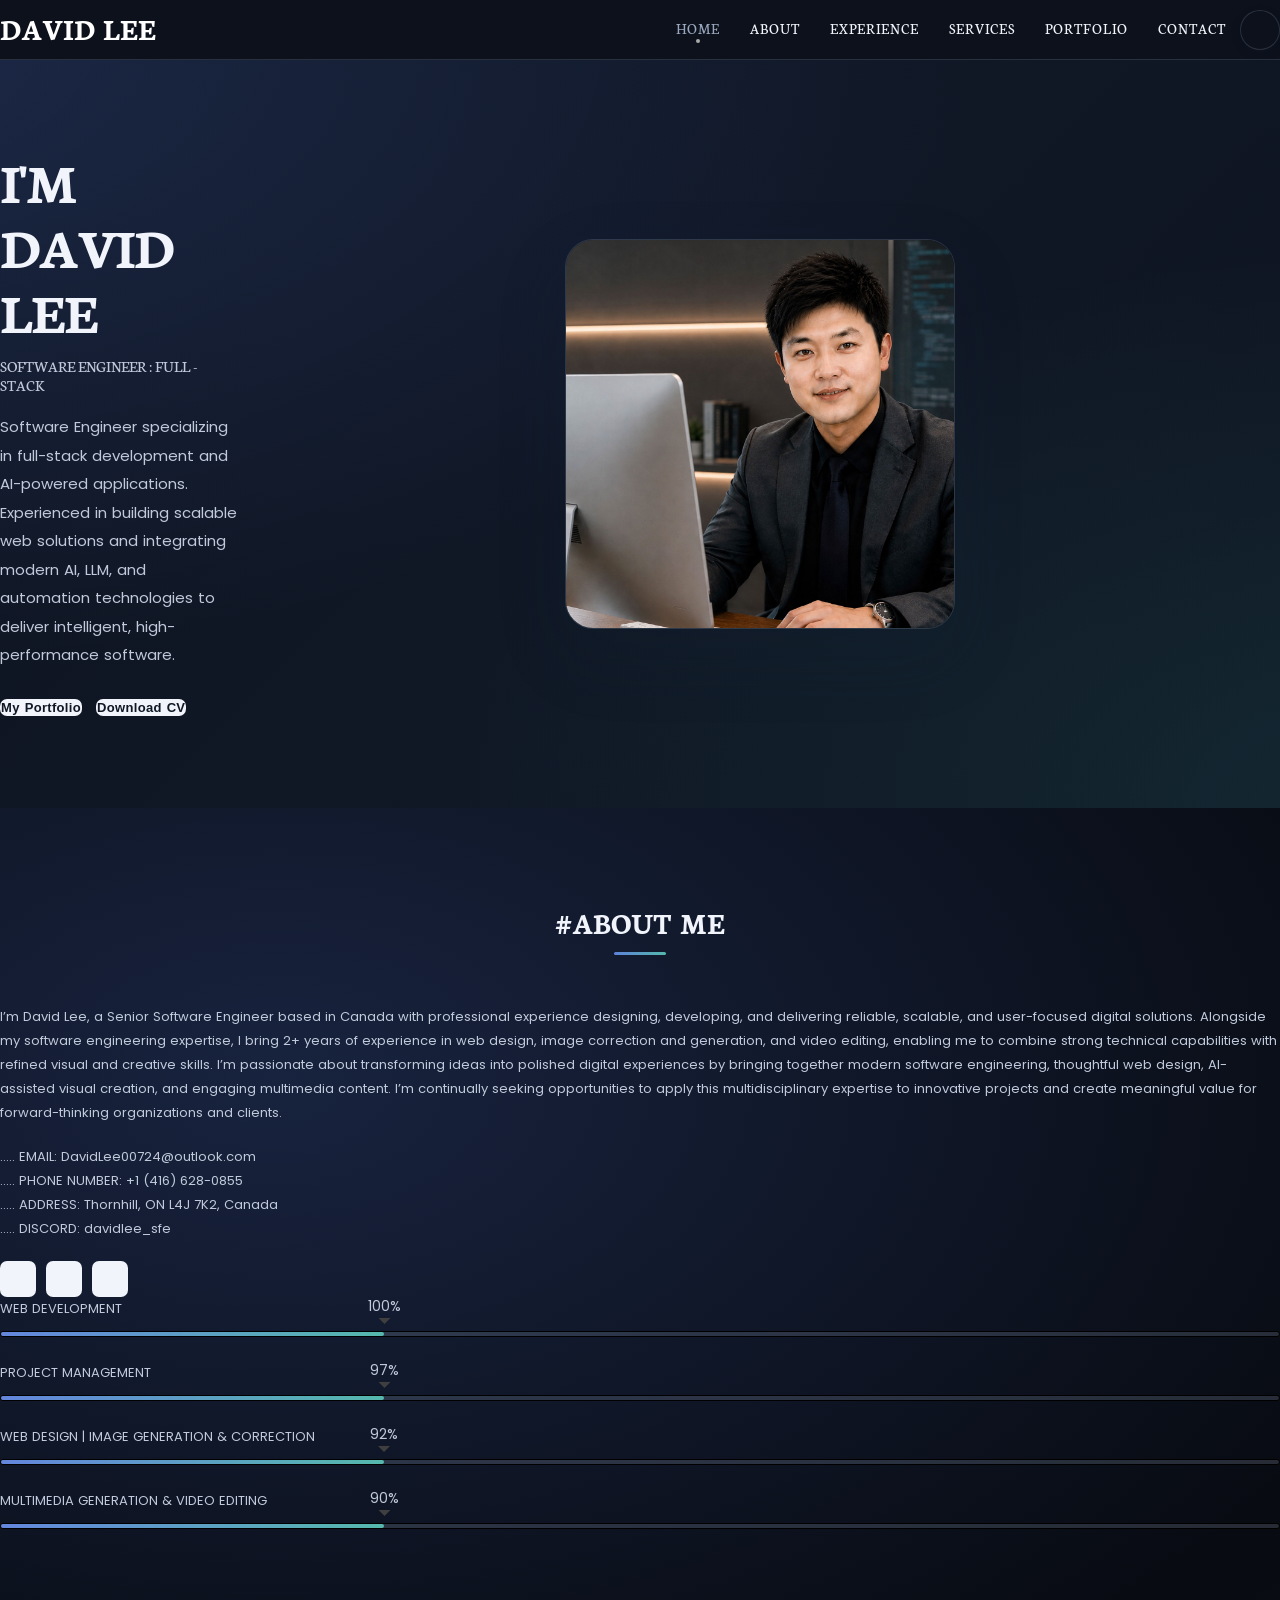
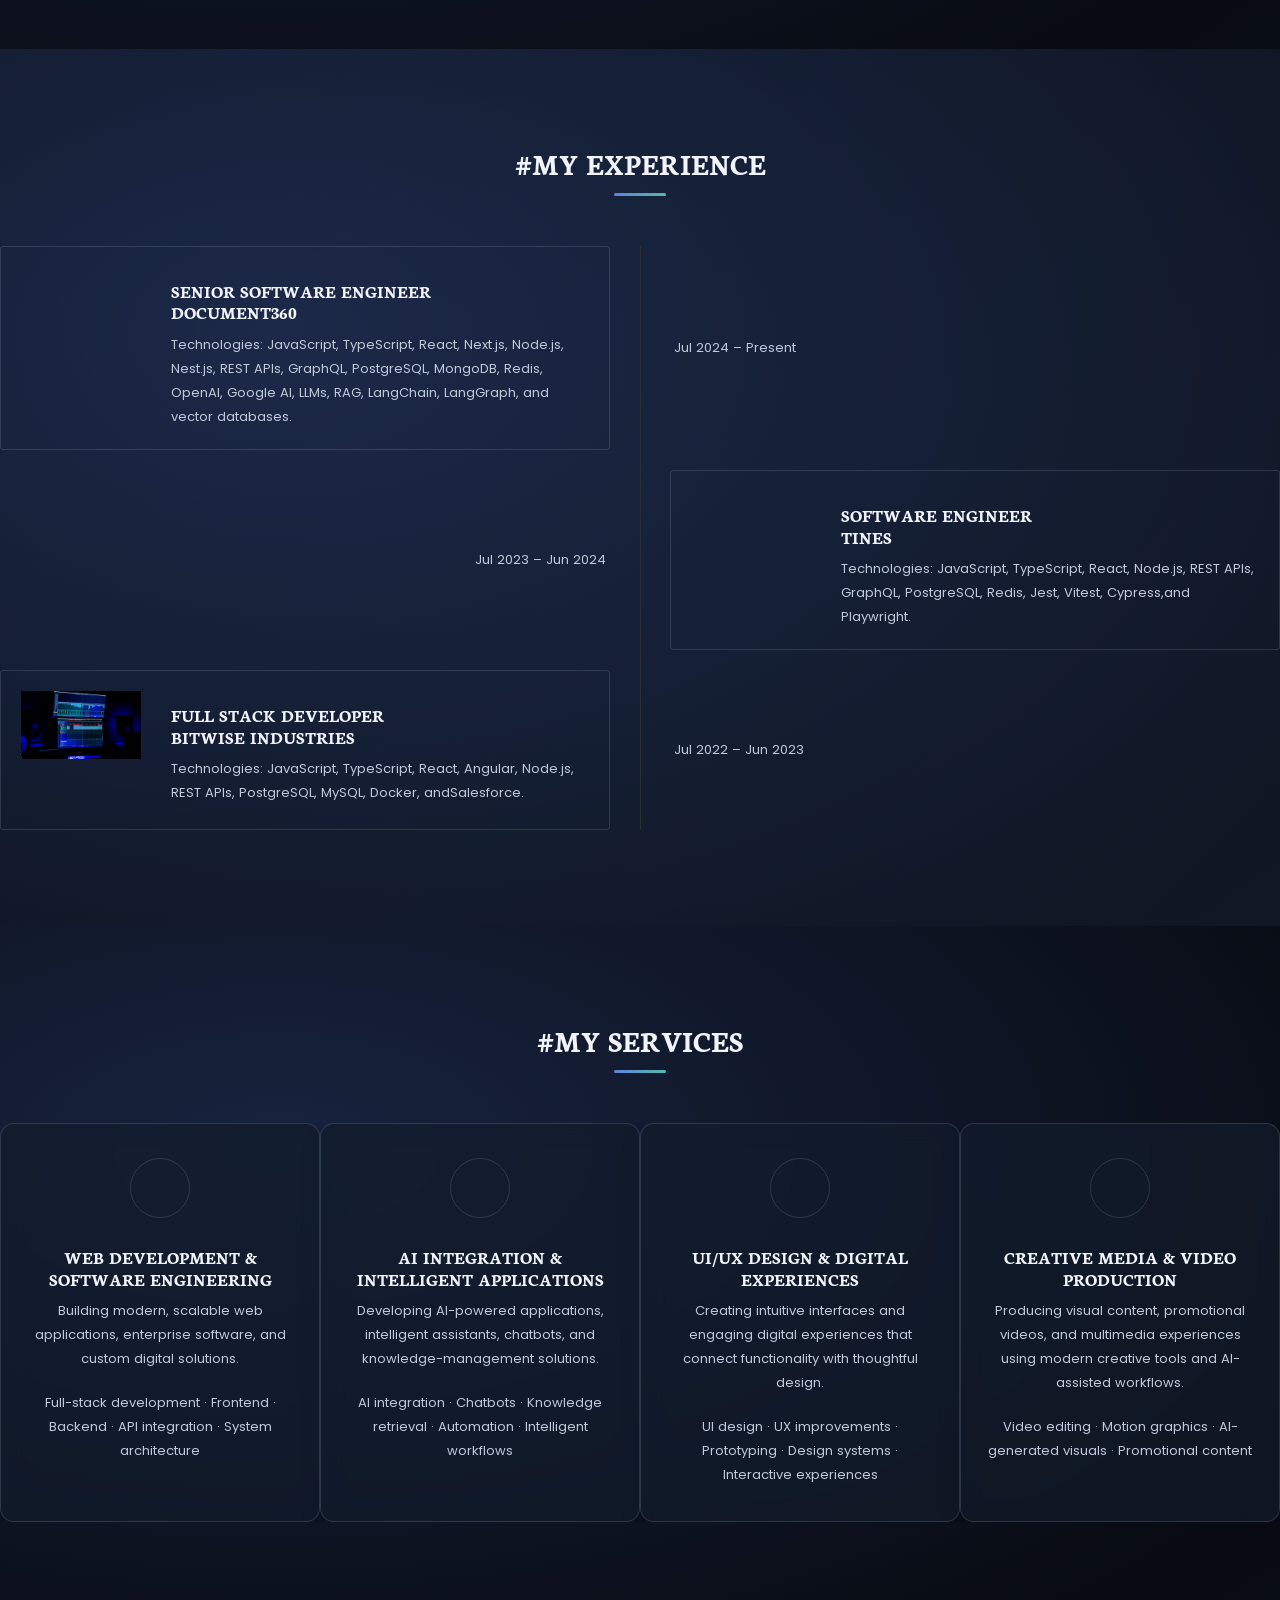
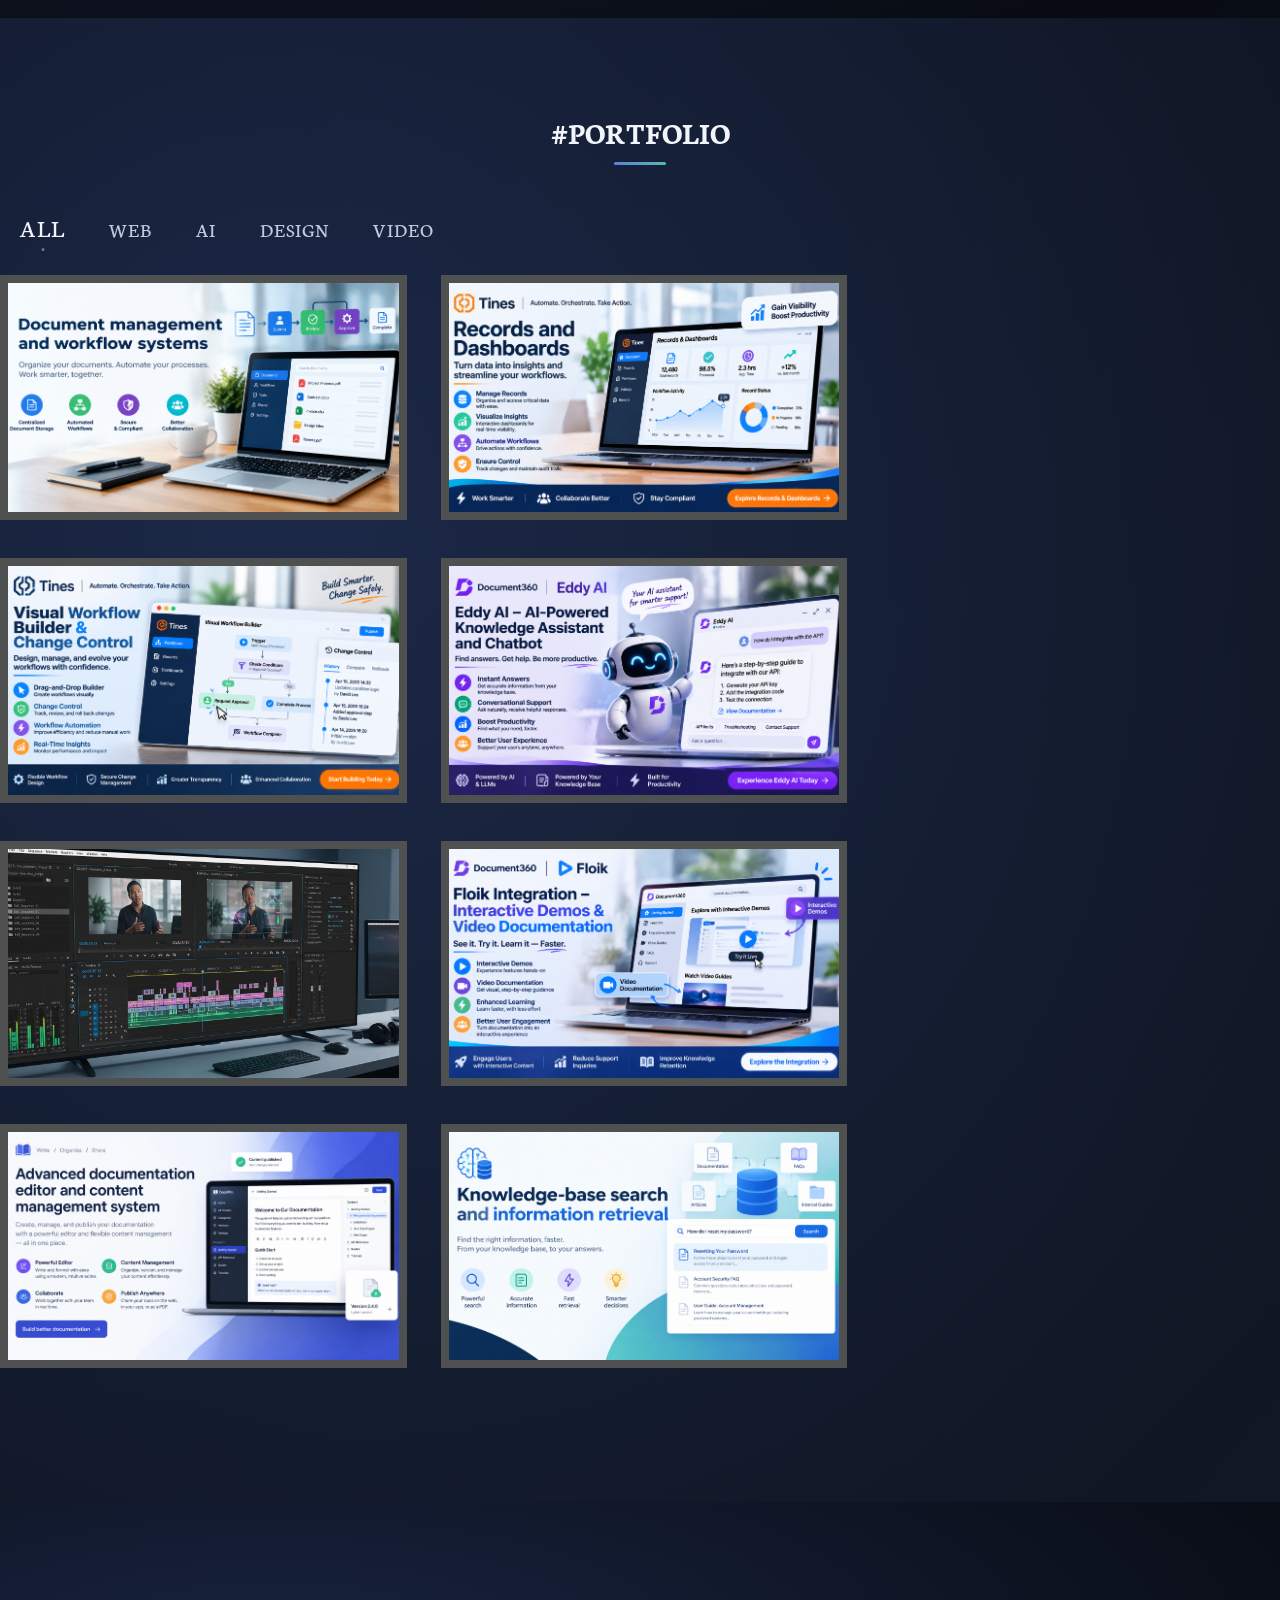
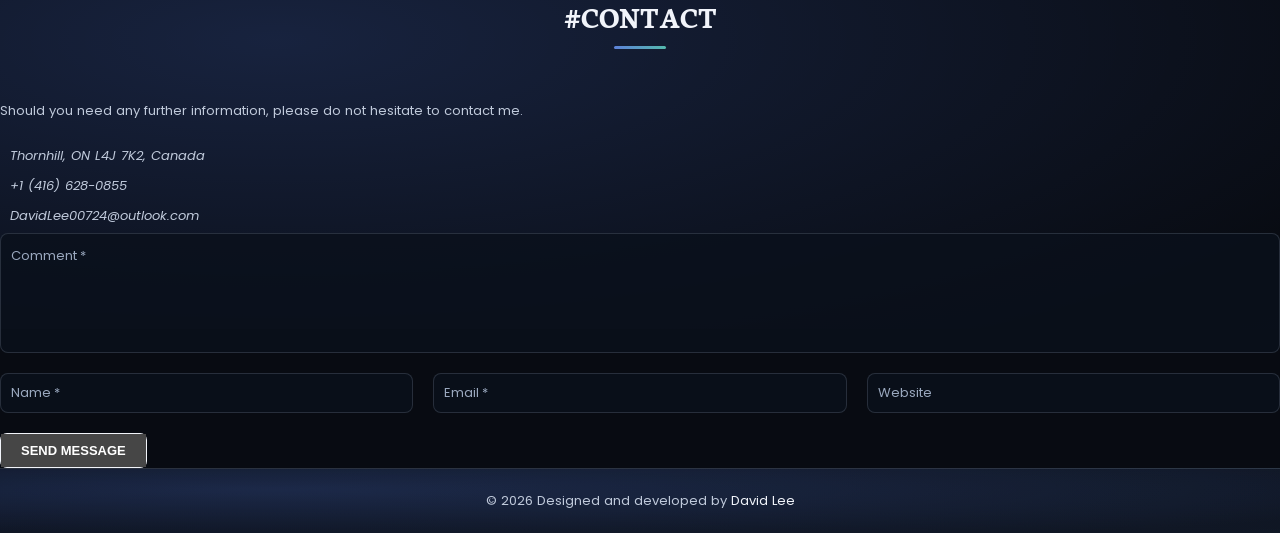
==== commit fed6b3e8: "homepage update" ====
--- a/index.html
+++ b/index.html
@@ -1,5 +1,5 @@
 <!DOCTYPE html>
-<html lang="en">
+<html lang="en" data-theme="dark">
 
 	
 <head>
@@ -17,10 +17,11 @@
 		<link rel="stylesheet" type="text/css" href="css/libs/justifiedGallery.min.css">
 		<link rel="stylesheet" type="text/css" href="css/libs/magnific-popup.css">
 		<link rel="stylesheet" type="text/css" href="css/libs/owl.carousel.min.css">
+		<script src="js/theme.js"></script>
 		<link rel="stylesheet" type="text/css" href="css/styles.css">
 	</head>
 
-<body class="home">
+<body class="home" data-theme="dark">
 
 	<!-- Wrapper Site -->
 	<div id="main-content">
@@ -77,6 +78,10 @@
 						</div>
 						<!-- End Main Menu -->
 					</div>
+					<button type="button" class="btn theme-toggle" id="theme-toggle" aria-pressed="true" aria-label="Switch to light color scheme">
+						<i class="fa fa-sun-o" aria-hidden="true"></i>
+						<span>Light mode</span>
+					</button>
 				</div>
 			</div>
 		</header>
@@ -95,7 +100,7 @@
 								<h1>I'm David Lee</h1>
 								<h5>Software engineer : Full - Stack</h5>
 								<p>
-									Canada-based Software Engineer specializing in full-stack development and AI-powered applications. Experienced in building scalable web solutions and integrating modern AI, LLM, and automation technologies to deliver intelligent, high-performance software.
+								 Software Engineer specializing in full-stack development and AI-powered applications. Experienced in building scalable web solutions and integrating modern AI, LLM, and automation technologies to deliver intelligent, high-performance software.
 								</p>
 								<a href="#portfolio" class="btn go-to-portfolio">My Portfolio</a>
 								<a href="./pdf/David Lee-resume.pdf" target="_blank" class="btn">Download CV</a>
@@ -124,13 +129,13 @@
 						<div class="col-sm-6">
 
 							<p>
-								I’m David Lee, a Senior Software Engineer based in Canada with 6+ years of professional experience designing, developing, and delivering reliable, scalable, and user-focused digital solutions. Alongside my software engineering expertise, I bring 4+ years of experience in web design, image correction and generation, and video editing, enabling me to combine strong technical capabilities with refined visual and creative skills. I’m passionate about transforming ideas into polished digital experiences by bringing together modern software engineering, thoughtful web design, AI-assisted visual creation, and engaging multimedia content. I’m continually seeking opportunities to apply this multidisciplinary expertise to innovative projects and create meaningful value for forward-thinking organizations and clients.
+								I’m David Lee, a Senior Software Engineer based in Canada with professional experience designing, developing, and delivering reliable, scalable, and user-focused digital solutions. Alongside my software engineering expertise, I bring 2+ years of experience in web design, image correction and generation, and video editing, enabling me to combine strong technical capabilities with refined visual and creative skills. I’m passionate about transforming ideas into polished digital experiences by bringing together modern software engineering, thoughtful web design, AI-assisted visual creation, and engaging multimedia content. I’m continually seeking opportunities to apply this multidisciplinary expertise to innovative projects and create meaningful value for forward-thinking organizations and clients.
 							</p>
 							<ul class="info-list">
 								<li>..... EMAIL: DavidLee00724@outlook.com</li>
 								<li>..... PHONE NUMBER: +1 (416) 628-0855</li>
 								<li>..... ADDRESS: Thornhill, ON L4J 7K2, Canada</li>
-								<li>..... DISCORD: davidlee_14019</li>
+								<li>..... DISCORD: davidlee_sfe</li>
 							</ul>
 
 							<div class="socials">
@@ -150,11 +155,11 @@
 						<div class="col-sm-6">
 							<div class="col-sm-offset-1">
 								<div class="skills-progress">
-									<div class="skill-item" data-percent="98">
+									<div class="skill-item" data-percent="100">
 										<span class="skill-title">Web Development</span>
 										<div class="skill-progress">
 											<div class="skill-percent">
-												<div class="skill-arrow">98%</div>
+												<div class="skill-arrow">100%</div>
 											</div>
 										</div>
 									</div>
@@ -167,20 +172,20 @@
 										</div>
 									</div>
 
-									<div class="skill-item" data-percent="95">
+									<div class="skill-item" data-percent="92">
 										<span class="skill-title">Web Design | Image Generation & Correction</span>
 										<div class="skill-progress">
 											<div class="skill-percent">
-												<div class="skill-arrow">95%</div>
+												<div class="skill-arrow">92%</div>
 											</div>
 										</div>
 									</div>
 
-									<div class="skill-item" data-percent="95">
+									<div class="skill-item" data-percent="90">
 										<span class="skill-title">Multimedia Generation & Video Editing</span>
 										<div class="skill-progress">
 											<div class="skill-percent">
-												<div class="skill-arrow">95%</div>
+												<div class="skill-arrow">90%</div>
 											</div>
 										</div>
 									</div>
@@ -206,10 +211,10 @@
 								<img src="images/experience/6.jpg" alt="">
 							</div>
 							<div class="experience-content">
-								<span class="experience-date">2025. 9 - Present</span>
-								<h5>Senior Software Engineer <br> Sumvid Solutions | AI-first business apps</h5>
+								<span class="experience-date">Jul 2024 – Present</span>
+								<h5>Senior Software Engineer <br> Document360</h5>
 								<p>
-									Technologies: Python, TypeScript, React, Node.js, PostgreSQL, Redis, Docker, Kubernetes, AI APIs,Vector databases, CI/CD
+									Technologies: JavaScript, TypeScript, React, Next.js, Node.js, Nest.js, REST APIs, GraphQL, PostgreSQL, MongoDB, Redis, OpenAI, Google AI, LLMs, RAG, LangChain, LangGraph, and vector databases.
 							</div>
 						</div>
 						<div class="experience-item">
@@ -217,10 +222,10 @@
 								<img src="images/experience/5.jpg" alt="">
 							</div>
 							<div class="experience-content">
-								<span class="experience-date">2024. 7 - 2025. 8</span>
-								<h5>Software Engineer <br> Document 360 | AI Knowledge Base</h5>
+								<span class="experience-date">  Jul 2023 – Jun 2024</span>
+								<h5>Software Engineer <br> Tines</h5>
 								<p>
-									Technologies: TypeScript, React, Node.js, Search indexing, AI APIs, Vector search concepts, Authentication, Cloud hosting
+									Technologies: JavaScript, TypeScript, React, Node.js, REST APIs, GraphQL, PostgreSQL, Redis, Jest, Vitest, Cypress,and Playwright.
 								</p>
 							</div>
 						</div>
@@ -229,25 +234,14 @@
 								<img src="images/experience/4.jpg" alt="">
 							</div>
 							<div class="experience-content">
-								<span class="experience-date">2023. 7 - 2024. 6</span>
-								<h5>Senior Full Stack Developer <br> Tines | Automation Platform</h5>
+								<span class="experience-date">Jul 2022 – Jun 2023</span>
+								<h5>Full Stack Developer <br>  Bitwise Industries</h5>
 								<p>
-									Technologies: TypeScript, React, SVG or Canvas, Drag-and-drop, APIs, Job queues, Databases, WebSockets
+									Technologies: JavaScript, TypeScript, React, Angular, Node.js, REST APIs, PostgreSQL, MySQL, Docker, andSalesforce.
 								</p>
 							</div>
 						</div>
-						<div class="experience-item">
-							<div class="experience-image">
-								<img src="images/experience/3.jpg" alt="">
-							</div>
-							<div class="experience-content">
-								<span class="experience-date">2022. 7 - 2023. 6</span>
-								<h5>Full Stack Developer <br> Appy Pie | AI App Generator</h5>
-								<p>
-									Technologies: Typescript, React, Drag-and-drop interfaces, REST APIs, Cloud storage, Authentication
-								</p>
-							</div>
-						</div>
+
 					</div>
 				</div>
 			</div>
@@ -266,11 +260,12 @@
 							<div class="col-xs-12 col-sm-6 col-md-3">
 								<div class="service-item">
 									<div class="service-icon">
-										<i class="fa fa-lightbulb-o fa-2x"></i>
+										<i class="fa fa-code fa-2x" aria-hidden="true"></i>
 									</div>
 									<div class="service-content">
-										<h6>Minimum Viable Product</h6>
-										<p>To find out whether your idea can win the competition and receive customers’ love, create a minimum viable product first.</p>
+										<h6>Web Development &amp; Software Engineering</h6>
+										<p>Building modern, scalable web applications, enterprise software, and custom digital solutions.</p>
+										<p>Full-stack development · Frontend · Backend · API integration · System architecture</p>
 									</div>
 								</div>
 							</div>
@@ -278,11 +273,12 @@
 							<div class="col-xs-12 col-sm-6 col-md-3">
 								<div class="service-item">
 									<div class="service-icon">
-										<i class="fa fa-tv fa-2x"></i>
+										<i class="fa fa-cogs fa-2x" aria-hidden="true"></i>
 									</div>
 									<div class="service-content">
-										<h6>Web Development</h6>
-										<p>Developing high-quality and fault-tolerant web platforms for the Internet and private networks.</p>
+										<h6>AI Integration &amp; Intelligent Applications</h6>
+										<p>Developing AI-powered applications, intelligent assistants, chatbots, and knowledge-management solutions.</p>
+										<p>AI integration · Chatbots · Knowledge retrieval · Automation · Intelligent workflows</p>
 									</div>
 								</div>
 							</div>
@@ -290,11 +286,12 @@
 							<div class="col-xs-12 col-sm-6 col-md-3">
 								<div class="service-item">
 									<div class="service-icon">
-										<i class="fa fa-buysellads fa-2x"></i>
+										<i class="fa fa-paint-brush fa-2x" aria-hidden="true"></i>
 									</div>
 									<div class="service-content">
-										<h6>AI / ML Development</h6>
-										<p>I develop innovative AI-powered solutions using LLMs, Generative AI, RAG, and automation technologies to build intelligent, data-driven applications.</p>
+										<h6>UI/UX Design &amp; Digital Experiences</h6>
+										<p>Creating intuitive interfaces and engaging digital experiences that connect functionality with thoughtful design.</p>
+										<p>UI design · UX improvements · Prototyping · Design systems · Interactive experiences</p>
 									</div>
 								</div>
 							</div>
@@ -302,11 +299,12 @@
 							<div class="col-xs-12 col-sm-6 col-md-3">
 								<div class="service-item">
 									<div class="service-icon">
-										<i class="fa fa-thumbs-o-up fa-2x"></i>
+										<i class="fa fa-video-camera fa-2x" aria-hidden="true"></i>
 									</div>
 									<div class="service-content">
-										<h6>Quality Assurance</h6>
-										<p>Manual testing, compatibility testing, performance testing, automation engineering, and continuous integration.</p>
+										<h6>Creative Media &amp; Video Production</h6>
+										<p>Producing visual content, promotional videos, and multimedia experiences using modern creative tools and AI-assisted workflows.</p>
+										<p>Video editing · Motion graphics · AI-generated visuals · Promotional content</p>
 									</div>
 								</div>
 							</div>
@@ -339,18 +337,21 @@
 								<li>
 									<a href="#" data-filter=".Design">Design</a>
 								</li>
+								<li>
+									<a href="#" data-filter=".Video">Video</a>
+								</li>
 							</ul>
 						</div>
 						<div class="grids">
 							<div class="grid-sizer"></div>
-							<div class="grid-item equal Design">
-								<div class="media image" style="background-image: url(images/portfolio/1.jpg);">
-									<img src="images/portfolio/1.jpg" alt="Project">
-								</div>
-								<div class="caption">
-									<div class="caption-inner">
-										<h2 class="title">
-											<a href="single-product-1.html" target="_blank">Setapp for Teams</a>
+							<div class="grid-item equal Design Web">
+								<div class="media image" style="background-image: url('images/portfolio/01.DocumentFlow_\ Smarter\ Workflow\ Management.png');">
+									<img src="images/portfolio/1.Bitwise Industries_Document management and workflow systems_1.png" alt="Project">
+								</div>
+								<div class="caption">
+									<div class="caption-inner">
+										<h2 class="title">
+											<a href="single-product-1.html" target="_blank">Document Management and Workflow Systems</a>
 										</h2>
 										<!-- <ul class="cat">
 											<li><a href="#">Logos</a></li>
@@ -358,14 +359,15 @@
 									</div>
 								</div>
 							</div>
-							<div class="grid-item equal Design ">
-								<div class="media image" style="background-image: url(images/portfolio/2.jpg);">
-									<img src="images/portfolio/2.jpg" alt="Project">
-								</div>
-								<div class="caption">
-									<div class="caption-inner">
-										<h2 class="title">
-											<a href="single-product-2.html" target="_blank">Virtual Event Platform</a>
+
+							<div class="grid-item equal Design Web ">
+								<div class="media image" style="background-image: url('images/portfolio/02.Records\ and\ Dashboards\ SaaS\ Banner.png');">
+									<img src="images/portfolio/2.Tines_Records and dashboards_1.png" alt="Project">
+								</div>
+								<div class="caption">
+									<div class="caption-inner">
+										<h2 class="title">
+											<a href="single-product-2.html" target="_blank">Records and dashboards</a>
 										</h2>
 										<!-- <ul class="cat">
 											<li><a href="#">Logos</a></li>
@@ -373,14 +375,15 @@
 									</div>
 								</div>
 							</div>
-							<div class="grid-item equal design AI">
-								<div class="media image" style="background-image: url(images/portfolio/3.jpg);">
-									<img src="images/portfolio/3.jpg" alt="Project">
-								</div>
-								<div class="caption">
-									<div class="caption-inner">
-										<h2 class="title">
-											<a href="single-product-3.html" target="_blank">AI App Generator</a>
+
+							<div class="grid-item equal Design Web ">
+								<div class="media image" style="background-image: url('images/portfolio/03.Visual\ Workflow\ Builder\ Banner.png');">
+									<img src="images/portfolio/3.Tines_Visual workflow builder and change control_1.png" alt="Project">
+								</div>
+								<div class="caption">
+									<div class="caption-inner">
+										<h2 class="title">
+											<a href="single-product-3.html" target="_blank">Visual workflow builder and change control</a>
 										</h2>
 										<!-- <ul class="cat">
 											<li><a href="#">Logos</a></li>
@@ -388,14 +391,15 @@
 									</div>
 								</div>
 							</div>
-							<div class="grid-item equal Web">
-								<div class="media image" style="background-image: url(images/portfolio/4.jpg);">
-									<img src="images/portfolio/4.jpg" alt="Project">
-								</div>
-								<div class="caption">
-									<div class="caption-inner">
-										<h2 class="title">
-											<a href="single-product-4.html" target="_blank">Automation Platform</a>
+
+							<div class="grid-item equal Design Web AI">
+								<div class="media image" style="background-image: url('images/portfolio/04.Eddy\ AI\ Smarter\ Support\ Banner.png');">
+									<img src="images/portfolio/4.Document 360_Eddy AI – AI-powered knowledge assistant and chatbot_1.png" alt="Project">
+								</div>
+								<div class="caption">
+									<div class="caption-inner">
+										<h2 class="title">
+											<a href="single-product-4.html" target="_blank">Eddy AI – AI-powered knowledge assistant and chatbot</a>
 										</h2>
 										<!-- <ul class="cat">
 											<li><a href="#">Logos</a></li>
@@ -403,30 +407,59 @@
 									</div>
 								</div>
 							</div>
-							<div class="grid-item equal AI">
-								<div class="media image" style="background-image: url(images/portfolio/5.jpg);">
-									<img src="images/portfolio/5.jpg" alt="Project">
-								</div>
-								<div class="caption">
-									<div class="caption-inner">
-										<h2 class="title">
-											<a href="single-product-5.html" target="_blank">Document 360 AI Knowledge Base</a>
+
+							<div class="grid-item equal Video">
+								<div class="media image" style="background-image: url('images/portfolio/video.png');">
+									<img src="images/portfolio/video.png" alt="Project">
+								</div>
+								<div class="caption">
+									<div class="caption-inner">
+										<h2 class="title">
+											<a href="single-product-8.html" target="_blank">Video Production & Editing</a>
+										</h2>
+									</div>
+								</div>
+							</div>
+
+							<div class="grid-item equal Design Web">
+								<div class="media image" style="background-image: url('images/portfolio/05.Floik\ Interactive\ Documentation\ Integration\ Banner.png');">
+									<img src="images/portfolio/5.Document 360_ Floik integration – Interactive demos and video_1.png" alt="Project">
+								</div>
+								<div class="caption">
+									<div class="caption-inner">
+										<h2 class="title">
+											<a href="single-product-5.html" target="_blank">Floik integration – Interactive demos and video documentation</a>
 										</h2>			
 									</div>
 								</div>
-							</div>
-							<div class="grid-item equal branding AI">
-								<div class="media image" style="background-image: url(images/portfolio/6.jpg);">
-									<img src="images/portfolio/6.jpg" alt="Project">
-								</div>
-								<div class="caption">
-									<div class="caption-inner">
-										<h2 class="title">
-											<a href="single-product-6.html" target="_blank">AI-first business apps</a>
-										</h2>
-									</div>
-								</div>
-							</div>
+							</div>	
+
+							<div class="grid-item equal Design Web">
+								<div class="media image" style="background-image: url('images/portfolio/06.Knowledge-base\ search\ and\ information\ retrieval.png');">
+									<img src="images/portfolio/6.Document 360_ Advanced documentation editor and content management system_1.png" alt="Project">
+								</div>
+								<div class="caption">
+									<div class="caption-inner">
+										<h2 class="title">
+											<a href="single-product-6.html" target="_blank">Advanced documentation editor and content management system</a>
+										</h2>
+									</div>
+								</div>
+							</div>
+
+							<div class="grid-item equal Design Web AI">
+								<div class="media image" style="background-image: url('images/portfolio/07.Knowledge-base\ search\ and\ information\ retrieval.png');">
+									<img src="images/portfolio/7.Document 360_Knowledge-base search and information retrieval_1.png" alt="Project">
+								</div>
+								<div class="caption">
+									<div class="caption-inner">
+										<h2 class="title">
+											<a href="single-product-7.html" target="_blank">Knowledge-base search and information retrieval</a>
+										</h2>
+									</div>
+								</div>
+							</div>	
+													
 						</div>
 					</div>
 				</div>
--- a/css/styles.css
+++ b/css/styles.css
@@ -1442,6 +1442,9 @@
   padding-bottom: 75%;
   border: 8px solid #4f5050;
 }
+#portfolio-wrap .equal .image {
+  padding-bottom: 56.25%;
+}
 #portfolio-wrap .large,
 .portfolio .large,
 .projects-related .large {
@@ -3804,4 +3807,521 @@
     max-width: 100%;
   }
 }
+
+/* Refined, theme-aware home page */
+  :root[data-theme="light"] {
+    --page-surface: #f5f7fb;
+    --section-surface: #ffffff;
+    --section-alt: #f1f4f9;
+    --text-primary: #172033;
+    --text-secondary: #536078;
+    --text-muted: #657187;
+    --line-color: rgba(36, 53, 78, 0.14);
+    --card-surface: rgba(255, 255, 255, 0.72);
+    --field-surface: rgba(255, 255, 255, 0.8);
+    --accent-glow: rgba(76, 125, 219, 0.12);
+    --secondary-glow: rgba(96, 196, 190, 0.12);
+    --button-surface: #172033;
+    --button-text: #ffffff;
+  }
+
+  :root[data-theme="dark"] {
+    --page-surface: #080b12;
+    --section-surface: #0c111c;
+    --section-alt: #101725;
+    --text-primary: #f1f4fa;
+    --text-secondary: #c0cadb;
+    --text-muted: #9aa8be;
+    --line-color: rgba(190, 208, 235, 0.16);
+    --card-surface: rgba(19, 28, 44, 0.72);
+    --field-surface: rgba(11, 17, 28, 0.8);
+    --accent-glow: rgba(91, 137, 255, 0.19);
+    --secondary-glow: rgba(63, 195, 183, 0.12);
+    --button-surface: #f1f4fa;
+    --button-text: #101725;
+  }
+
+  body {
+    background-color: var(--page-surface);
+    color: var(--text-primary);
+    transition: background-color 350ms ease, color 350ms ease;
+  }
+
+  #header {
+    background-color: var(--section-surface) !important;
+    background-image: none;
+    border-color: var(--line-color);
+    opacity: 1;
+    transition: background-color 350ms ease, border-color 350ms ease;
+  }
+
+  #header .wrap-menu {
+    margin-right: 54px;
+  }
+
+  #header.header .theme-toggle {
+    position: absolute;
+    top: 10px;
+    right: 0;
+    z-index: 1002;
+    display: inline-flex;
+    align-items: center;
+    justify-content: center;
+    width: 40px;
+    height: 40px;
+    margin: 0;
+    padding: 0;
+    border: 1px solid var(--line-color);
+    border-radius: 50%;
+    background: var(--section-surface);
+    color: var(--text-primary);
+    box-shadow: 0 3px 12px rgba(20, 32, 54, 0.08);
+    transition: color 200ms ease, background-color 200ms ease, border-color 200ms ease, transform 200ms ease, box-shadow 200ms ease;
+  }
+
+  #header.header .theme-toggle i {
+    font-size: 15px;
+  }
+
+  #header.header .theme-toggle span {
+    position: absolute;
+    width: 1px;
+    height: 1px;
+    padding: 0;
+    overflow: hidden;
+    clip: rect(0, 0, 0, 0);
+    white-space: nowrap;
+    border: 0;
+  }
+
+  #header.header .theme-toggle:hover {
+    border-color: #6386dc;
+    background: var(--section-alt);
+    color: var(--text-primary) !important;
+    box-shadow: 0 6px 16px rgba(20, 32, 54, 0.14);
+    transform: translateY(-1px);
+  }
+
+  #header.header .theme-toggle:focus-visible {
+    outline: 3px solid #6386dc !important;
+    outline-offset: 3px;
+  }
+
+  #header.header .theme-toggle:focus,
+  #header.header .theme-toggle:active {
+    color: var(--text-primary) !important;
+  }
+
+  #header.header .theme-toggle i {
+    color: inherit;
+  }
+
+  :root[data-theme="dark"] #header .logo a,
+  :root[data-theme="dark"] #header .logo h1,
+  :root[data-theme="dark"] #header .logo h2,
+  :root[data-theme="dark"] #header .logo h3 {
+    color: #ffffff;
+  }
+
+  #header .logo a,
+  #header .menu-list .menu-item a {
+    color: var(--text-primary);
+  }
+
+  #header .logo h1,
+  #header .logo h2,
+  #header .logo h3 {
+    color: var(--text-primary);
+  }
+
+  #header .menu-list .menu-item.active > a {
+    color: var(--text-muted);
+  }
+
+  @media screen and (max-width: 991px) {
+    #header .wrap-menu {
+      margin-right: 0;
+    }
+
+    #header.header .theme-toggle {
+      right: 44px;
+    }
+
+    #header .main-menu .logo a,
+    #header .main-menu .logo h1,
+    #header .main-menu .logo h2,
+    #header .main-menu .logo h3,
+    #header .menu-list .menu-item a {
+      color: #ffffff;
+    }
+
+    #header .menu-list .menu-item.active > a {
+      color: #ababab;
+    }
+  }
+
+  #main-content > section,
+  #main-content > .project-detail,
+  #footer {
+    color: var(--text-primary);
+    background-color: var(--section-surface);
+    background-image:
+      radial-gradient(ellipse at 12% 18%, var(--accent-glow), transparent 42%),
+      radial-gradient(ellipse at 88% 82%, var(--secondary-glow), transparent 38%),
+      linear-gradient(135deg, var(--section-surface), var(--section-alt), var(--section-surface));
+    background-size: 180% 180%;
+    animation: ambient-background 30s ease-in-out infinite alternate;
+    transition: color 350ms ease, background-color 350ms ease;
+  }
+
+  #main-content > section:nth-of-type(even) {
+    --section-surface: var(--section-alt);
+    --section-alt: var(--page-surface);
+  }
+
+  #main-content > #main-image {
+    min-height: 610px;
+    padding: 64px 0;
+    background-image:
+      radial-gradient(ellipse at 14% 20%, var(--accent-glow), transparent 42%),
+      radial-gradient(ellipse at 84% 78%, var(--secondary-glow), transparent 38%),
+      linear-gradient(135deg, var(--section-surface), var(--section-alt), var(--section-surface));
+  }
+
+  #main-content > #main-image.overlay:after {
+    display: none;
+  }
+
+  #main-image .main-image-inner {
+    min-height: 480px;
+  }
+
+  #main-image .main-image-inner > .container,
+  #main-image .main-image-inner .row {
+    min-height: inherit;
+  }
+
+  #main-image .main-image-inner .row {
+    display: flex;
+    align-items: center;
+  }
+
+  #main-image .hello {
+    position: relative;
+    top: auto;
+    max-width: 560px;
+    padding: 24px 0;
+    transform: none;
+  }
+
+  #main-image .hello h1 {
+    margin-bottom: 14px;
+    color: var(--text-primary);
+    font-size: clamp(38px, 5vw, 58px);
+    letter-spacing: -0.045em;
+    line-height: 1.12;
+  }
+
+  #main-image .hello h5 {
+    margin-bottom: 18px;
+    color: var(--text-secondary);
+    font-size: 16px;
+    font-weight: 400;
+  }
+
+  #main-image .hello p {
+    max-width: 540px;
+    margin-bottom: 26px;
+    color: var(--text-secondary);
+    font-size: 15px;
+    line-height: 1.9;
+  }
+
+  #main-image .p20 {
+    display: flex;
+    justify-content: center;
+    padding: 24px;
+  }
+
+  #main-image .p20 img {
+    width: min(100%, 390px);
+    aspect-ratio: 1;
+    object-fit: cover;
+    border: 1px solid var(--line-color);
+    border-radius: 28px;
+    box-shadow: 0 28px 70px rgba(18, 30, 52, 0.16);
+  }
+
+  #main-content > section:not(#main-image) .section-inner {
+    padding-top: 96px;
+    padding-bottom: 96px;
+  }
+
+  #main-content > section .title,
+  #main-content > section h1,
+  #main-content > section h2,
+  #main-content > section h3,
+  #main-content > section h4,
+  #main-content > section h5,
+  #main-content > section h6 {
+    color: var(--text-primary);
+  }
+
+  #main-content > section .title:after {
+    width: 52px;
+    height: 3px;
+    border-radius: 3px;
+    background: linear-gradient(90deg, #5d82d9, #54b9ad);
+  }
+
+  #main-content > section p,
+  #main-content > section .info-list,
+  #main-content > section .experience-date,
+  #main-content > section .skill-title,
+  #main-content > section .skill-arrow,
+  #main-content > section .contact-via {
+    color: var(--text-secondary);
+  }
+
+  #main-content > section a:not(.btn) {
+    color: var(--text-primary);
+  }
+
+  #main-content > section .service-item,
+  #main-content > section .experience-item,
+  #main-content > section .contact-via .item-field {
+    border-color: var(--line-color);
+  }
+
+  #main-content > section .service-item {
+    min-height: 330px;
+    padding: 34px 26px;
+    border-radius: 14px;
+    background: var(--card-surface);
+    box-shadow: 0 10px 32px rgba(20, 32, 54, 0.04);
+    backdrop-filter: blur(12px);
+    transition: transform 250ms ease, border-color 250ms ease, box-shadow 250ms ease;
+  }
+
+  #main-content > section .service-item:hover {
+    transform: translateY(-5px);
+    border-color: rgba(92, 130, 217, 0.48);
+    box-shadow: 0 18px 38px rgba(20, 32, 54, 0.12);
+  }
+
+  #main-content > section .service-item i {
+    color: #6386dc;
+    border-color: var(--line-color);
+  }
+
+  #main-content > section .experience-content {
+    padding-top: 8px;
+  }
+
+  #main-content > section .experience-item:after {
+    border-right-color: var(--card-surface);
+  }
+
+  #main-content > section .experience-item:nth-child(2n):after {
+    border-right-color: transparent;
+    border-left-color: var(--card-surface);
+  }
+
+  #main-content > section .experience-item:before {
+    background-color: #6386dc;
+  }
+
+  #main-content > section .skill-progress {
+    background-color: var(--line-color);
+  }
+
+  #main-content > section .skill-percent {
+    background: linear-gradient(90deg, #6386dc, #55b8ad);
+  }
+
+  #main-content > section .contact-item textarea,
+  #main-content > section .contact-item input[type="text"],
+  #main-content > section .contact-item input[type="email"] {
+    color: var(--text-primary);
+    border: 1px solid var(--line-color);
+    border-radius: 8px;
+    background: var(--field-surface);
+    transition: border-color 200ms ease, box-shadow 200ms ease;
+  }
+
+  #main-content > section .contact-item textarea:focus,
+  #main-content > section .contact-item input[type="text"]:focus,
+  #main-content > section .contact-item input[type="email"]:focus {
+    border-color: #6386dc;
+    box-shadow: 0 0 0 3px rgba(99, 134, 220, 0.14);
+  }
+
+  #main-content > section .contact-item ::placeholder {
+    color: var(--text-muted);
+  }
+
+  #main-content .btn,
+  #footer .btn {
+    border: 1px solid transparent;
+    border-radius: 7px;
+    background: var(--button-surface);
+    color: var(--button-text);
+    font-weight: 600;
+    letter-spacing: 0.025em;
+    transition: color 250ms ease, background-color 250ms ease, transform 250ms ease, box-shadow 250ms ease;
+  }
+
+  #main-content .btn:hover,
+  #footer .btn:hover {
+    color: var(--button-text) !important;
+    box-shadow: 0 10px 24px rgba(20, 32, 54, 0.16);
+    transform: translateY(-2px);
+  }
+
+  #portfolio-wrap .grid-item:hover .caption,
+  #portfolio-wrap .grid-item.item-hover .caption {
+    background-color: rgba(5, 9, 16, 0.84);
+    color: #ffffff;
+  }
+
+  #portfolio-wrap .grid-item:hover .caption .title,
+  #portfolio-wrap .grid-item:hover .caption .title a,
+  #portfolio-wrap .grid-item:hover .caption .cat,
+  #portfolio-wrap .grid-item.item-hover .caption .title,
+  #portfolio-wrap .grid-item.item-hover .caption .title a,
+  #portfolio-wrap .grid-item.item-hover .caption .cat {
+    color: #ffffff;
+  }
+
+  #main-content > .project-detail,
+  #main-content > .project-detail h1,
+  #main-content > .project-detail h2,
+  #main-content > .project-detail h3,
+  #main-content > .project-detail h4,
+  #main-content > .project-detail h5,
+  #main-content > .project-detail h6 {
+    color: var(--text-primary);
+  }
+
+  #main-content > .project-detail p {
+    color: var(--text-secondary);
+  }
+
+  .post-thumbnail .post-thumbnail-box {
+    background-color: rgba(5, 9, 16, 0.78);
+    color: #ffffff;
+  }
+
+  .post-thumbnail .title {
+    color: #ffffff;
+  }
+
+  #main-content > section #portfolio-wrap .controls a {
+    color: var(--text-secondary);
+  }
+
+  #main-content > section #portfolio-wrap .controls a.active,
+  #main-content > section #portfolio-wrap .controls a:hover {
+    color: var(--text-primary);
+  }
+
+  #footer {
+    border-top: 1px solid var(--line-color);
+  }
+
+  #footer .copyright {
+    color: var(--text-secondary);
+  }
+
+  #footer .copyright a {
+    color: var(--text-primary);
+  }
+
+  @keyframes ambient-background {
+    0% {
+      background-position: 0% 40%;
+    }
+    100% {
+      background-position: 100% 60%;
+    }
+  }
+
+  @media screen and (max-width: 767px) {
+    #main-content > #main-image {
+      min-height: auto;
+      padding: 42px 0;
+    }
+
+    #main-image .main-image-inner,
+    #main-image .main-image-inner > .container,
+    #main-image .main-image-inner .row {
+      min-height: auto;
+    }
+
+    #main-image .main-image-inner .row {
+      display: block;
+    }
+
+    #main-image .hello {
+      max-width: 100%;
+      padding: 72px 0 12px;
+    }
+
+    #main-image .p20 {
+      padding: 24px 36px;
+    }
+
+    #main-content > section:not(#main-image) .section-inner {
+      padding-top: 72px;
+      padding-bottom: 72px;
+    }
+
+    #main-content > section .service-item {
+      min-height: 0;
+    }
+  }
+
+  @media (prefers-reduced-motion: reduce) {
+    #main-content > section,
+    #main-content > .project-detail,
+    #footer {
+      animation: none;
+      transition: none;
+    }
+
+    #main-content .btn,
+    #footer .btn,
+    #main-content > section .service-item {
+      transition: none;
+    }
+  }
+
+  #services .services-list > .row {
+    display: flex;
+    flex-wrap: nowrap;
+    overflow-x: auto;
+  }
+
+  #services .services-list > .row > [class*="col-"] {
+    width: auto;
+    min-width: 0;
+    flex: 0 0 25%;
+  }
+
+  #services .service-item {
+    height: 100%;
+    margin-top: 0;
+  }
+
+  @media screen and (max-width: 991px) {
+    #services .services-list > .row > [class*="col-"] {
+      flex-basis: 50%;
+    }
+  }
+
+  @media screen and (max-width: 767px) {
+    #services .services-list > .row > [class*="col-"] {
+      flex-basis: 85%;
+    }
+  }
 /*# sourceMappingURL=styles.css.map */
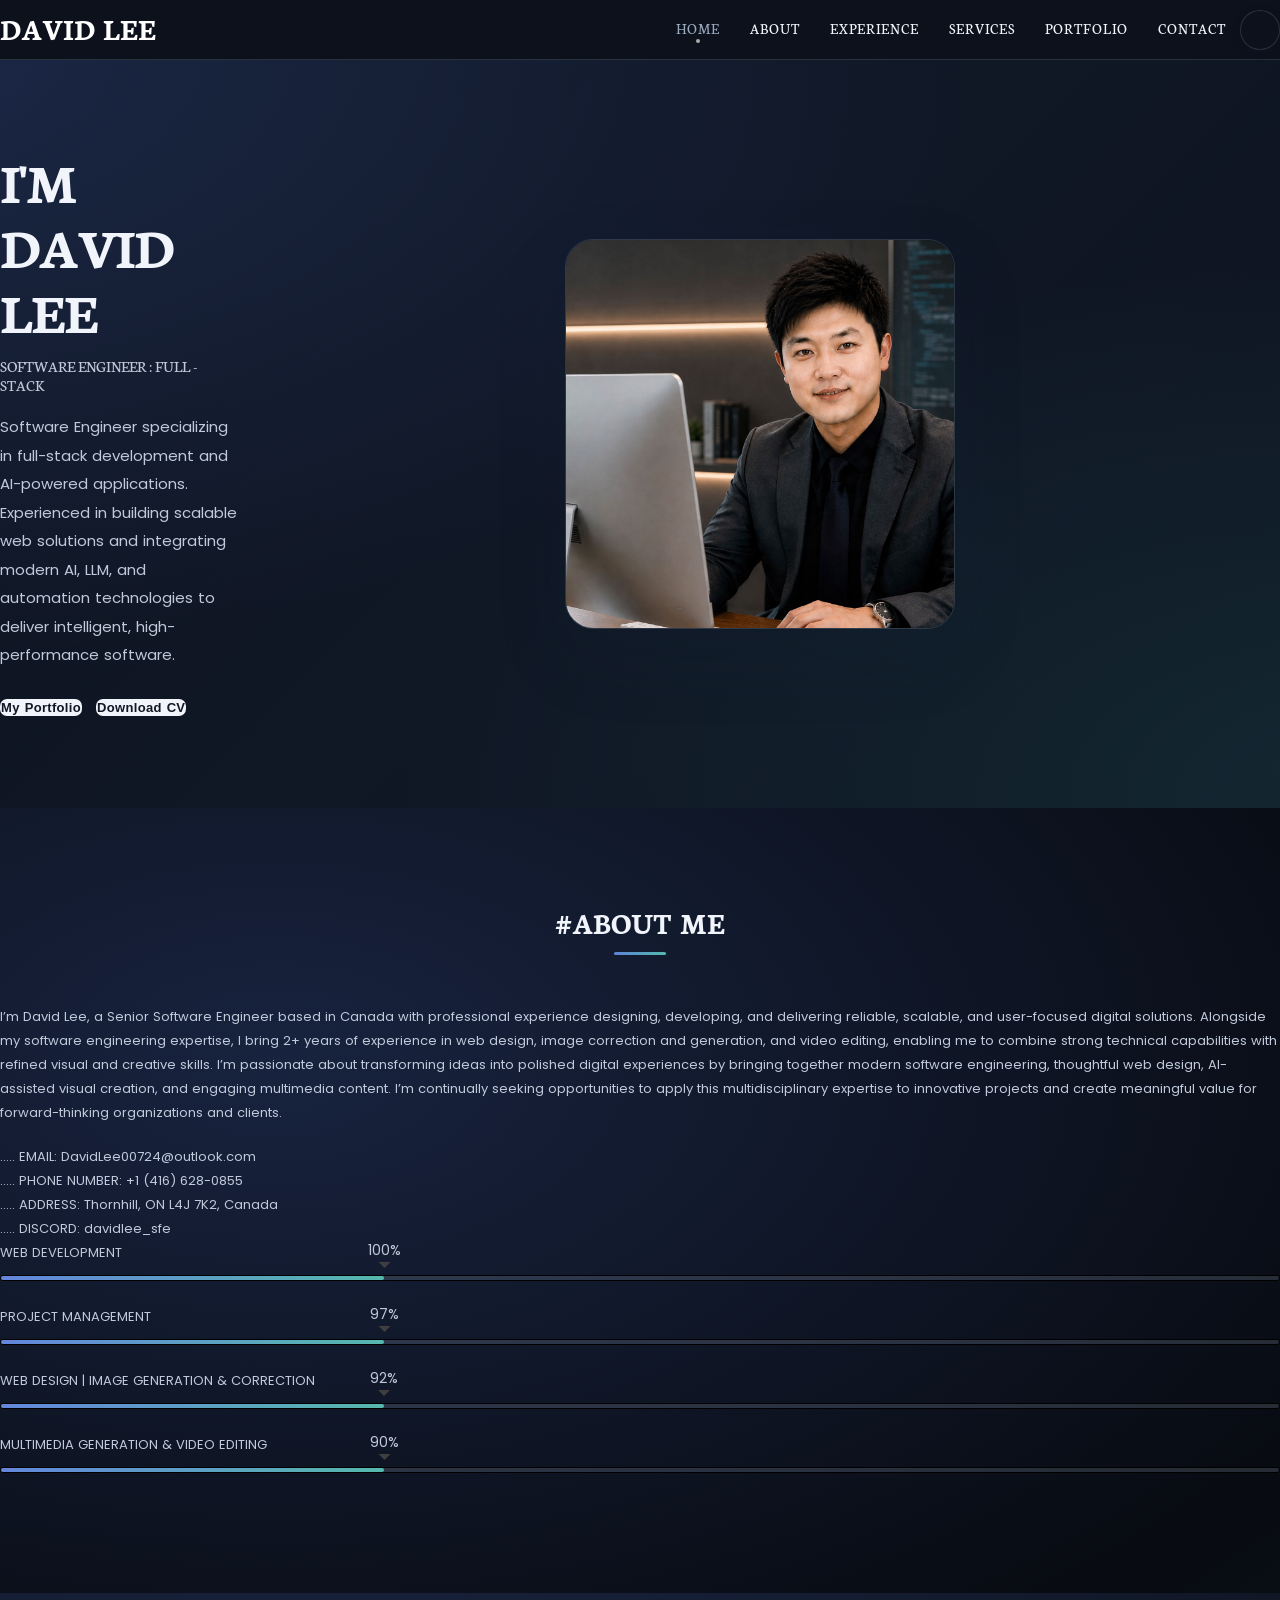
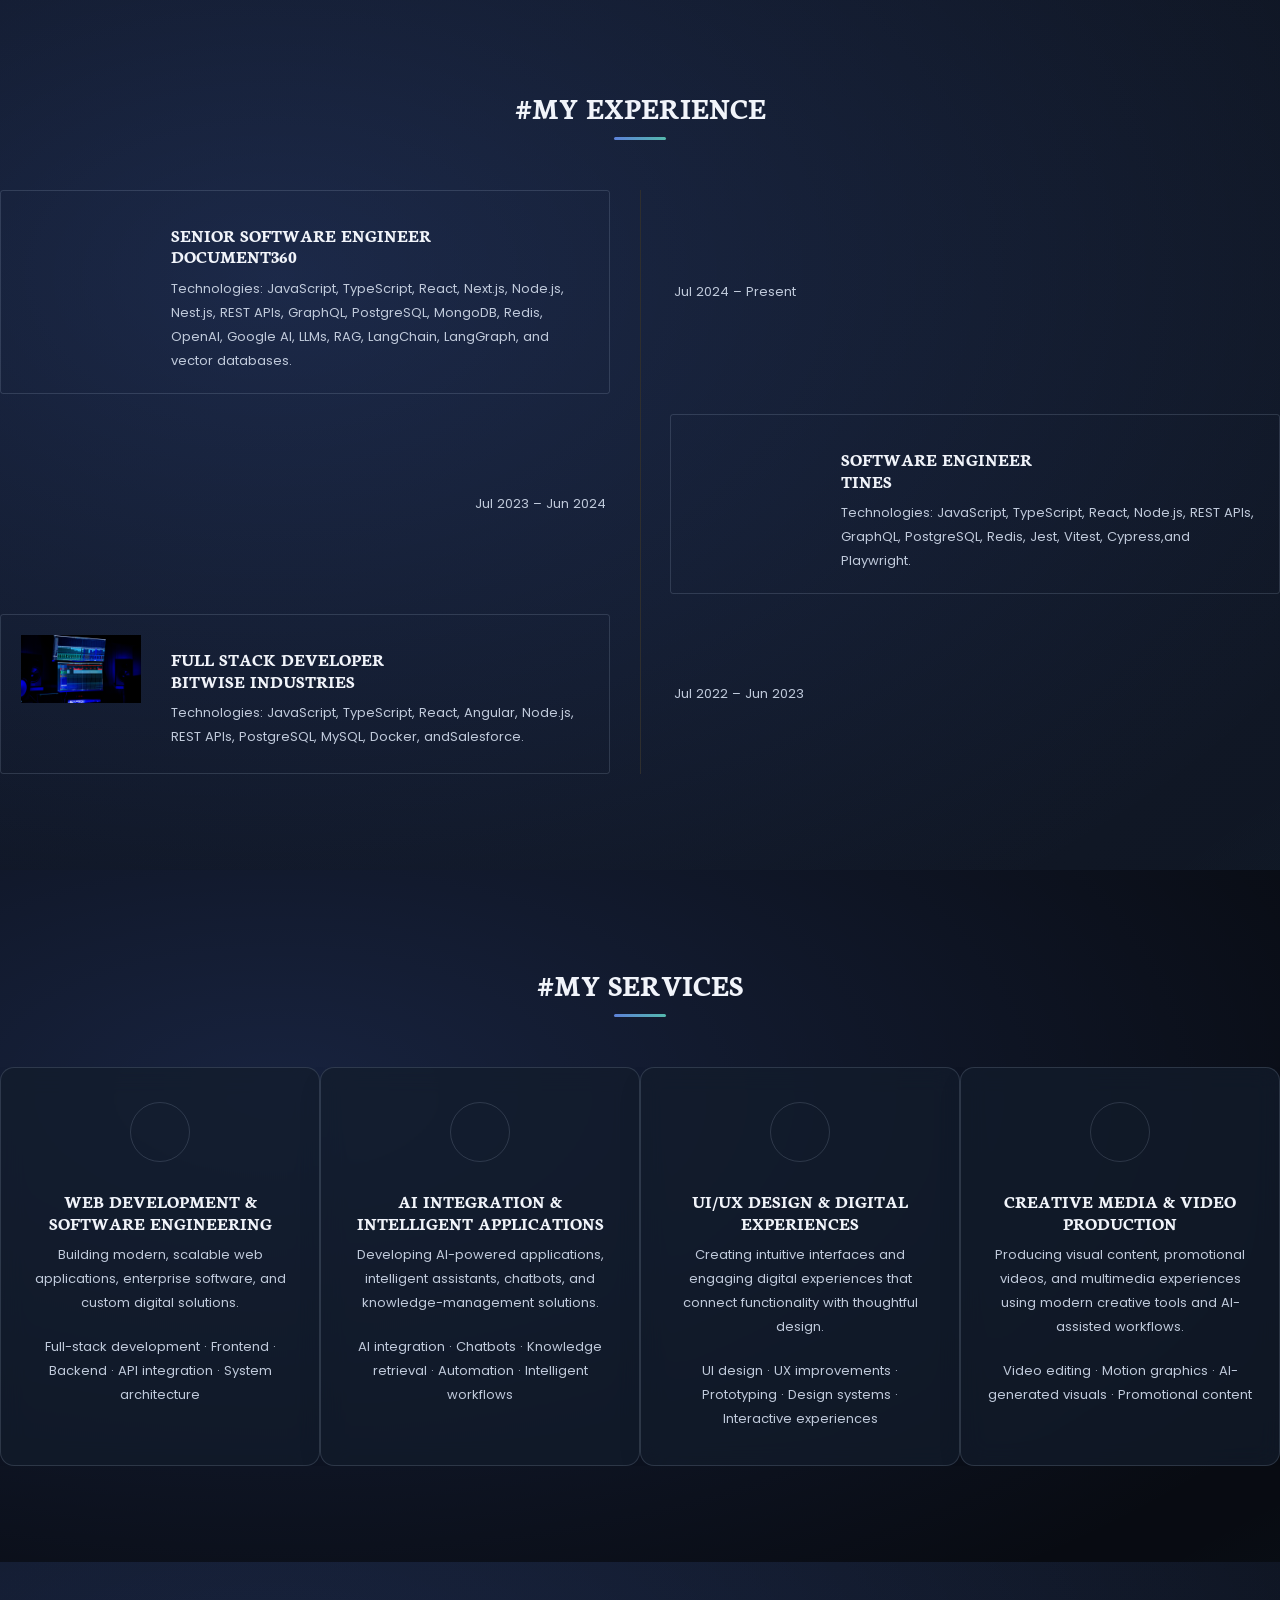
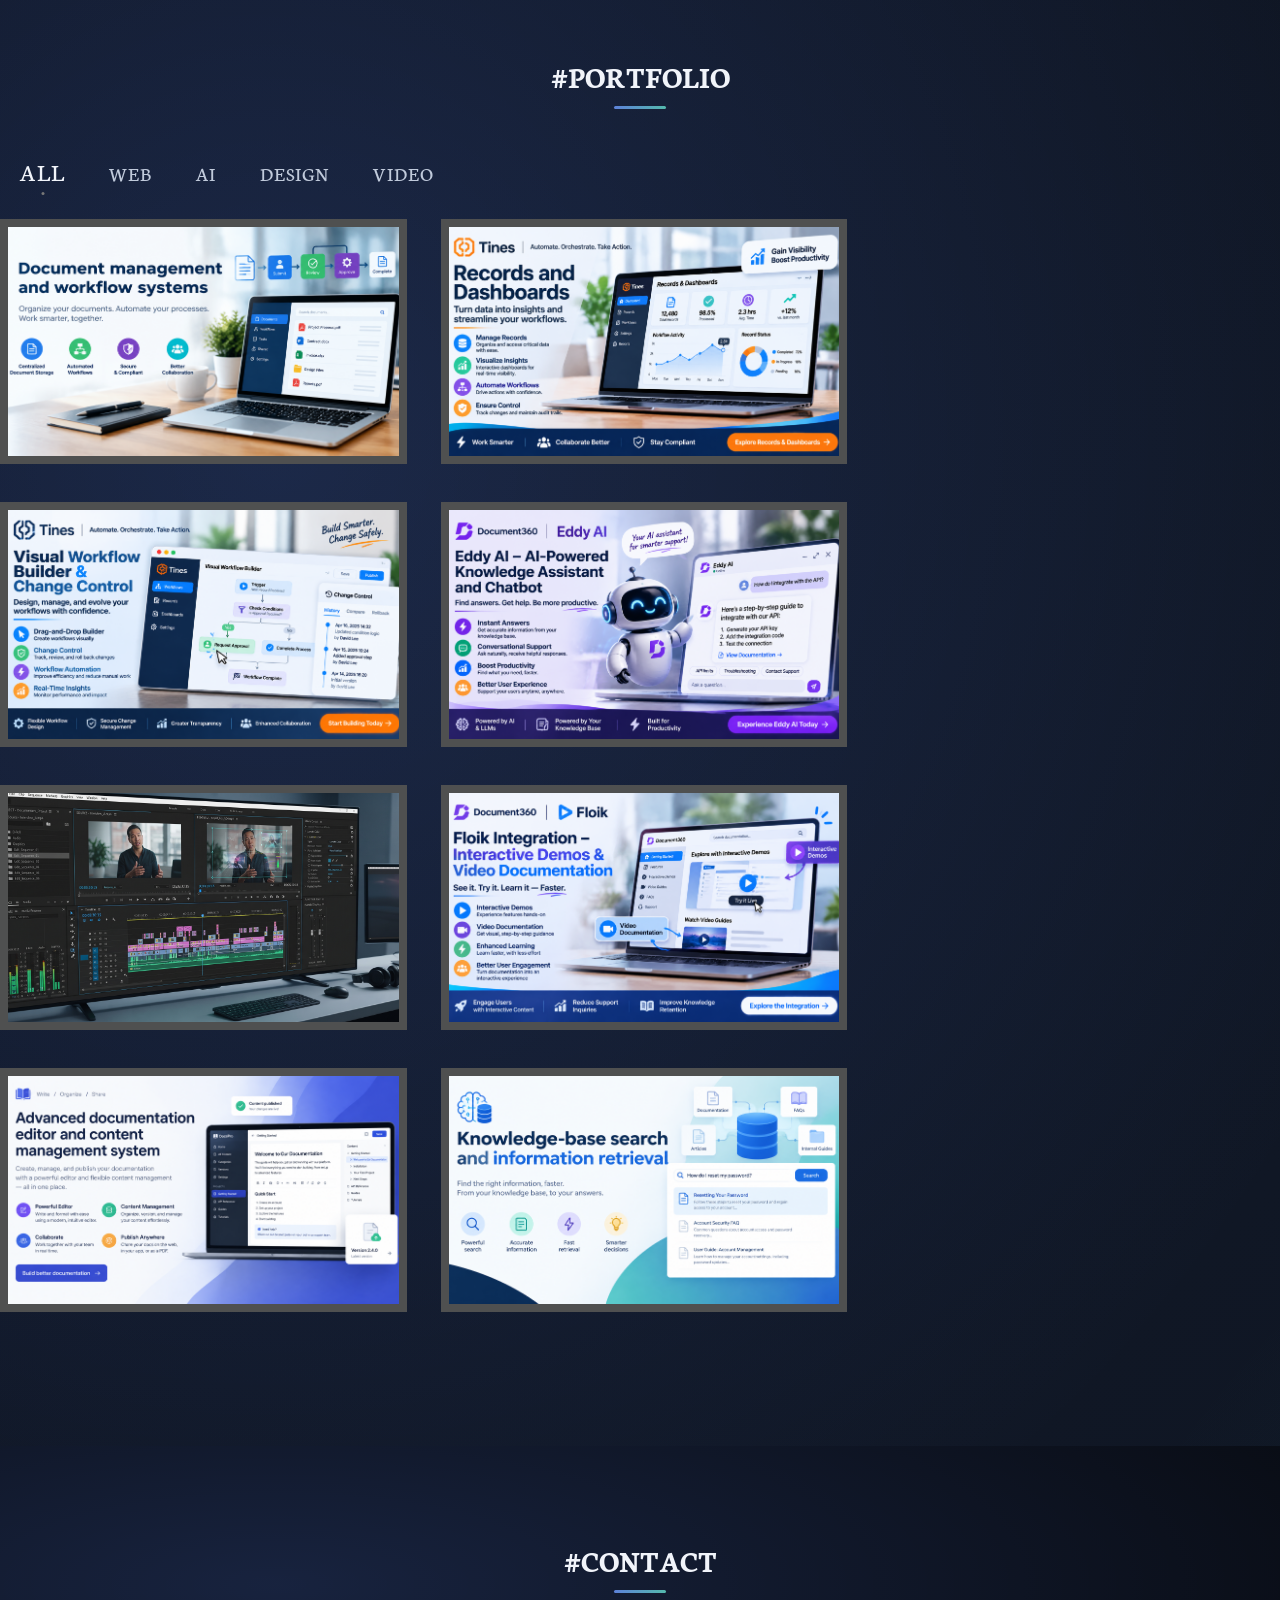
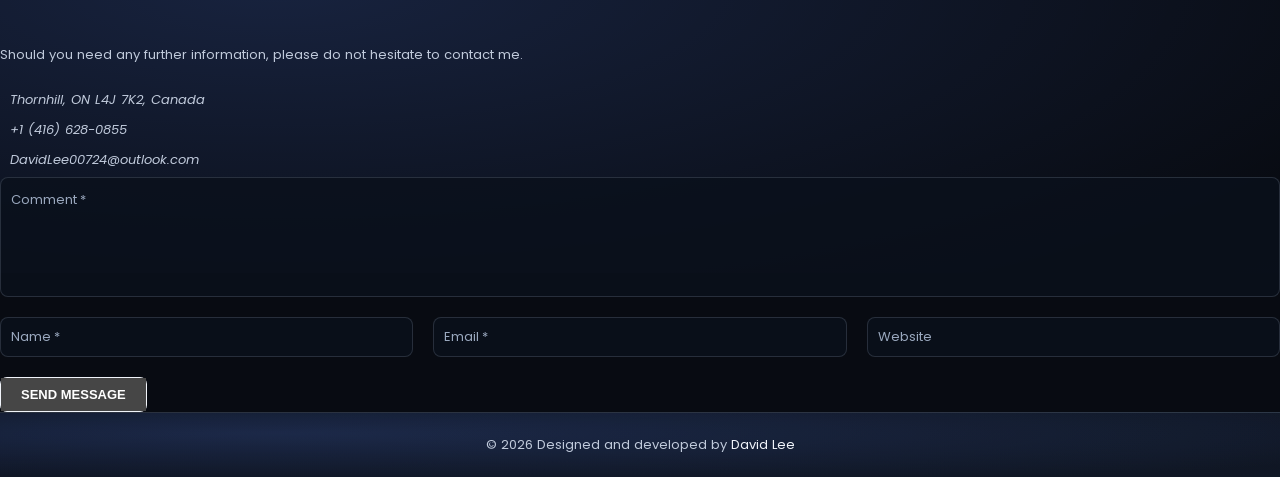
==== commit 341490d7: "homepage update" ====
--- a/index.html
+++ b/index.html
@@ -138,7 +138,7 @@
 								<li>..... DISCORD: davidlee_sfe</li>
 							</ul>
 
-							<div class="socials">
+							<!-- <div class="socials">
 								<a href="https://github.com/DavidLee-SFE" title="GitHub" target="_blank" class="btn">
 									<i class="fa fa-github fa-2x"></i>
 								</a>
@@ -148,7 +148,7 @@
 								<a href="https://linkedin.com/in/david-lee00724" title="Linkedin" target="_blank" class="btn" >
 									<i class="fa fa-linkedin fa-2x"></i>
 								</a>
-							</div>
+							</div> -->
 
 
 						</div>
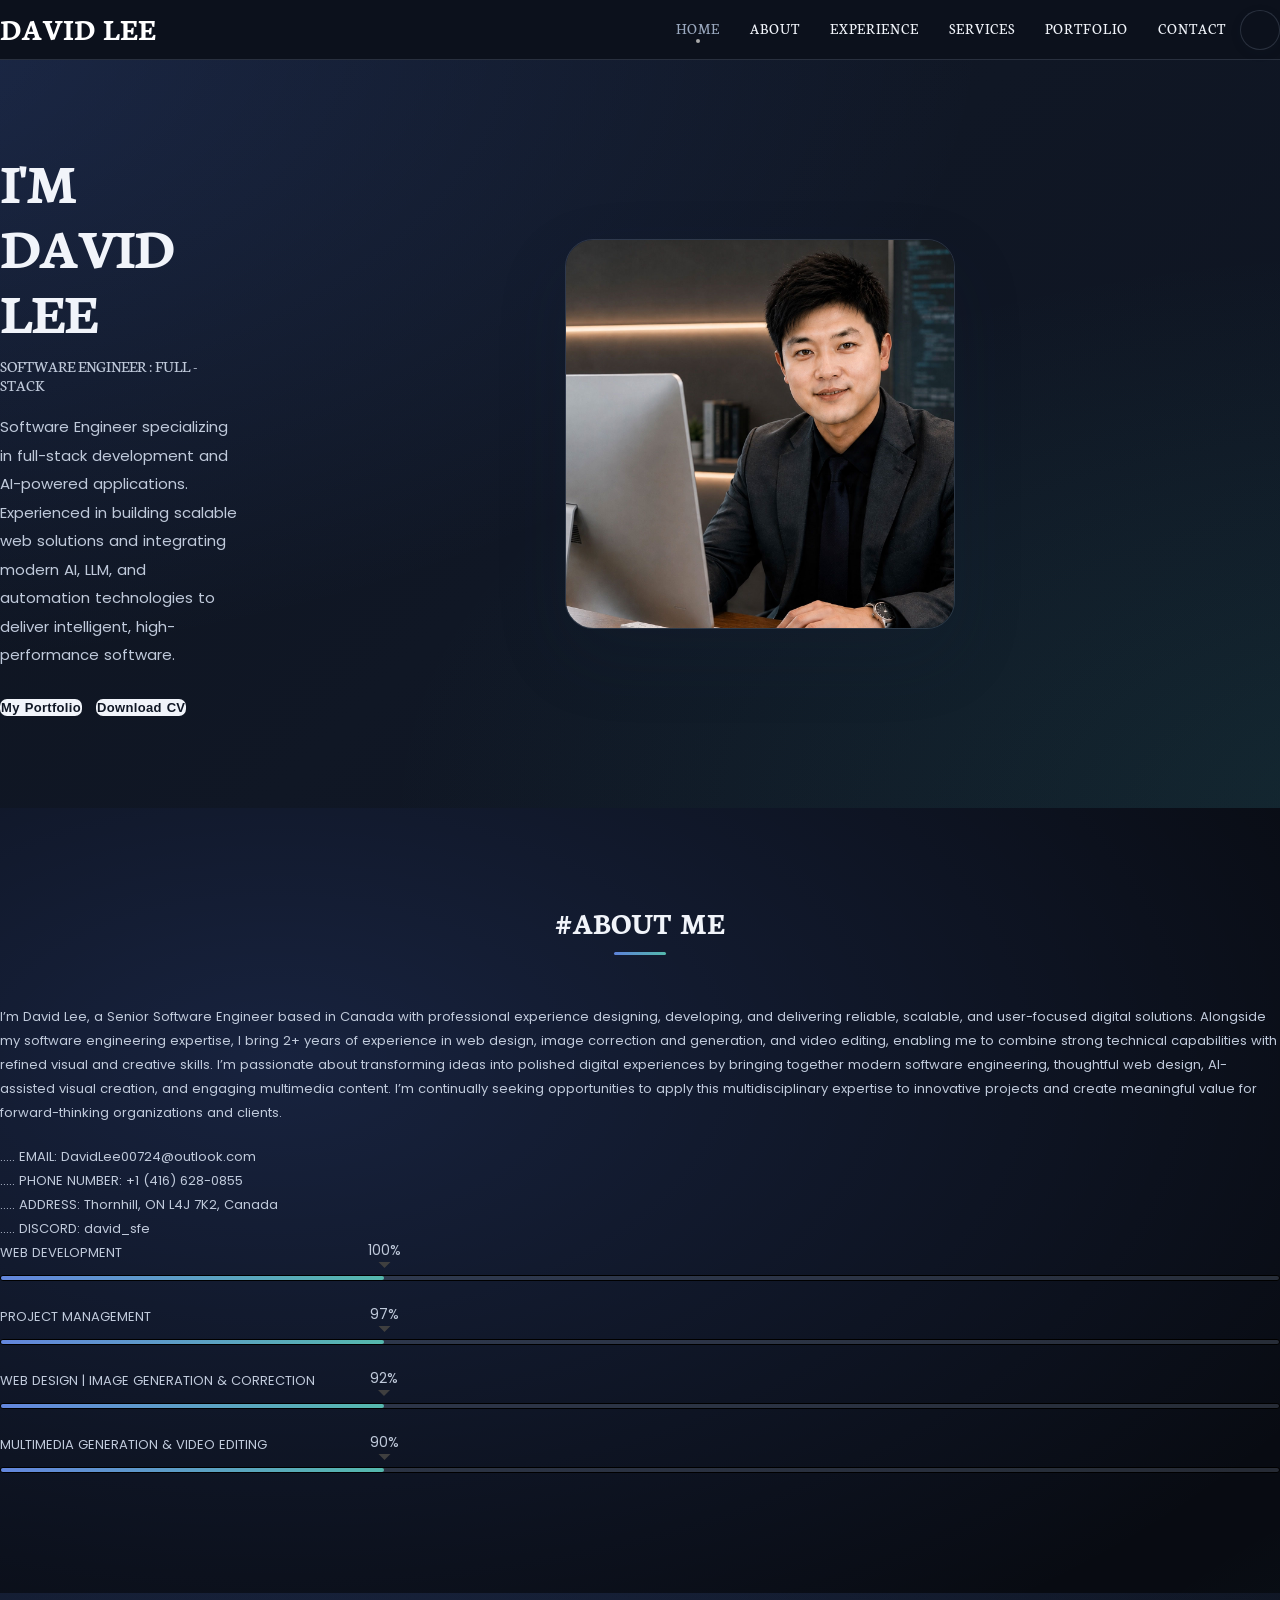
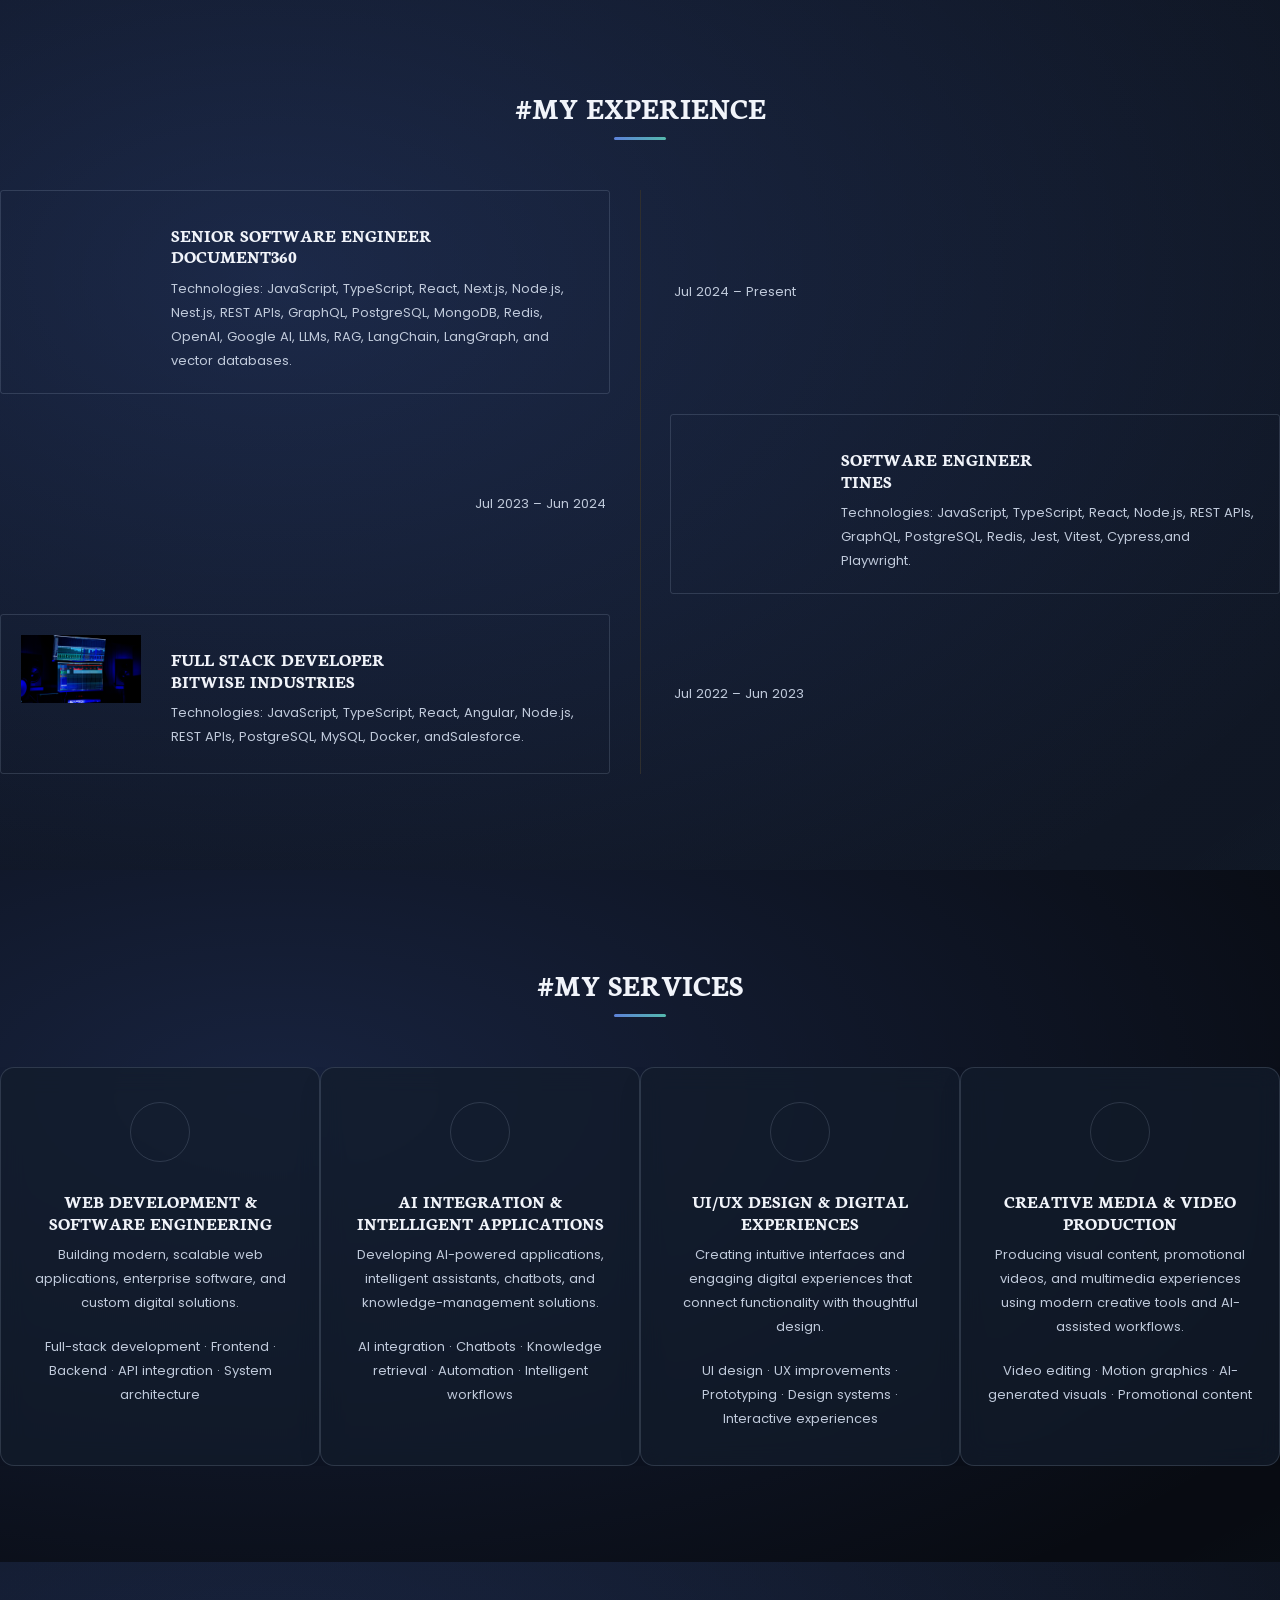
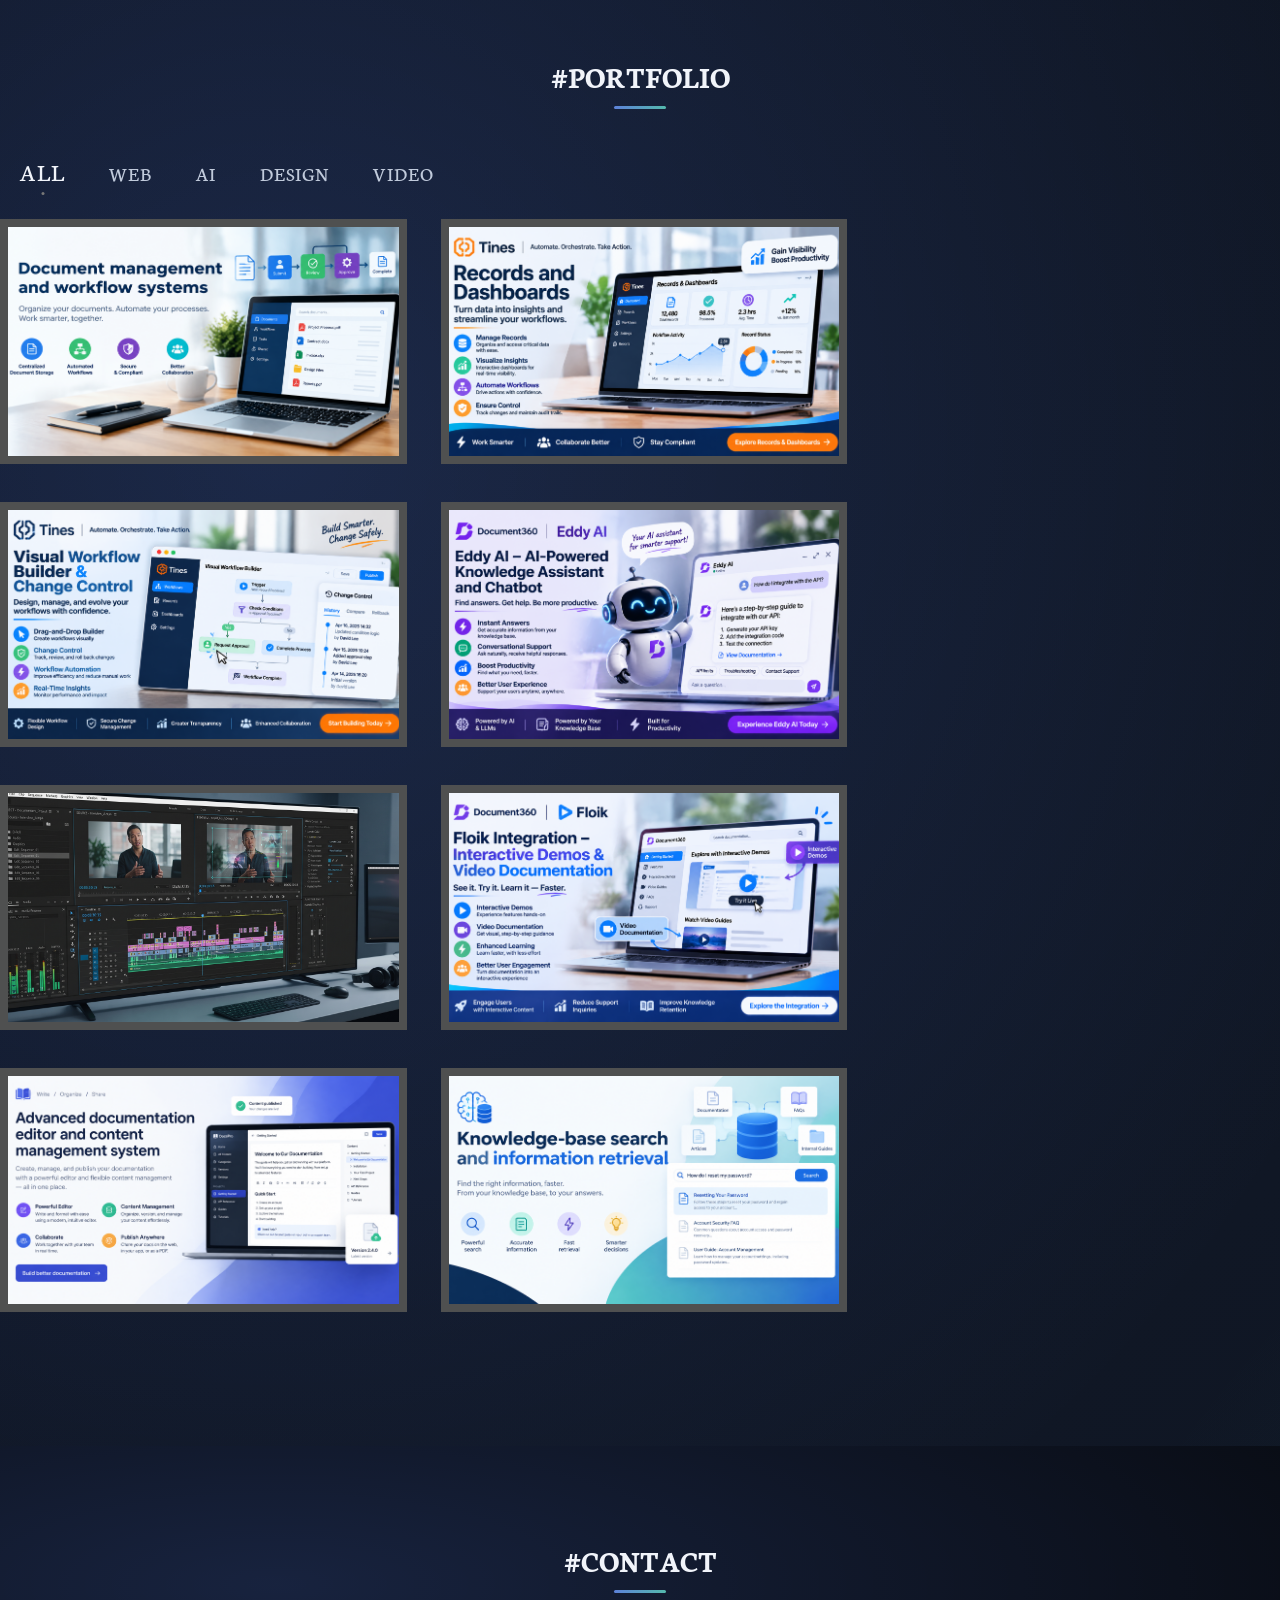
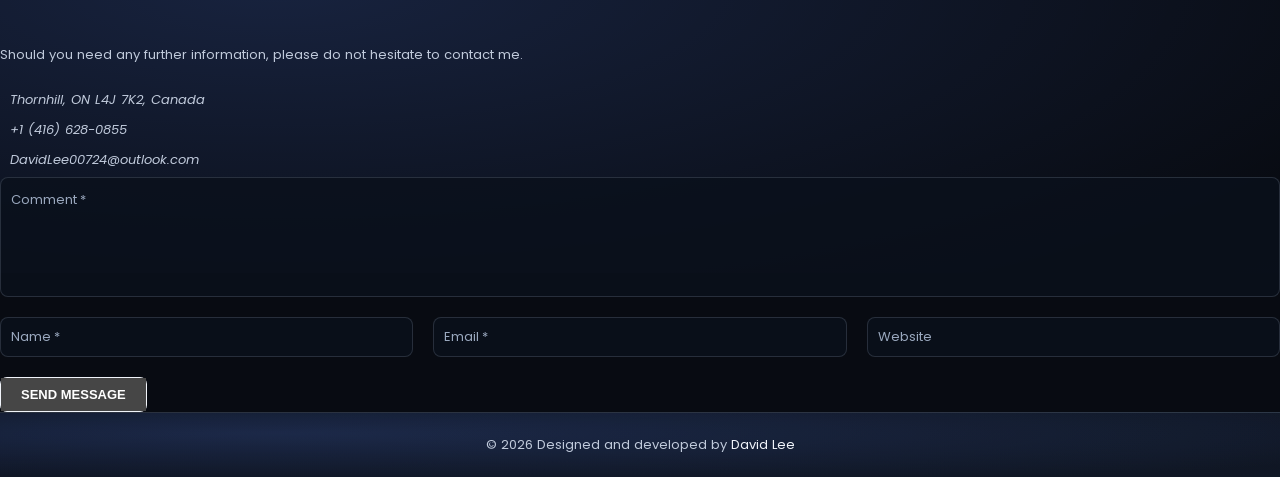
==== commit 294a86c3: "Update index.html" ====
--- a/index.html
+++ b/index.html
@@ -135,7 +135,7 @@
 								<li>..... EMAIL: DavidLee00724@outlook.com</li>
 								<li>..... PHONE NUMBER: +1 (416) 628-0855</li>
 								<li>..... ADDRESS: Thornhill, ON L4J 7K2, Canada</li>
-								<li>..... DISCORD: davidlee_sfe</li>
+								<li>..... DISCORD: david_sfe</li>
 							</ul>
 
 							<!-- <div class="socials">
@@ -558,4 +558,4 @@
 </body>
 
 
-</html>+</html>
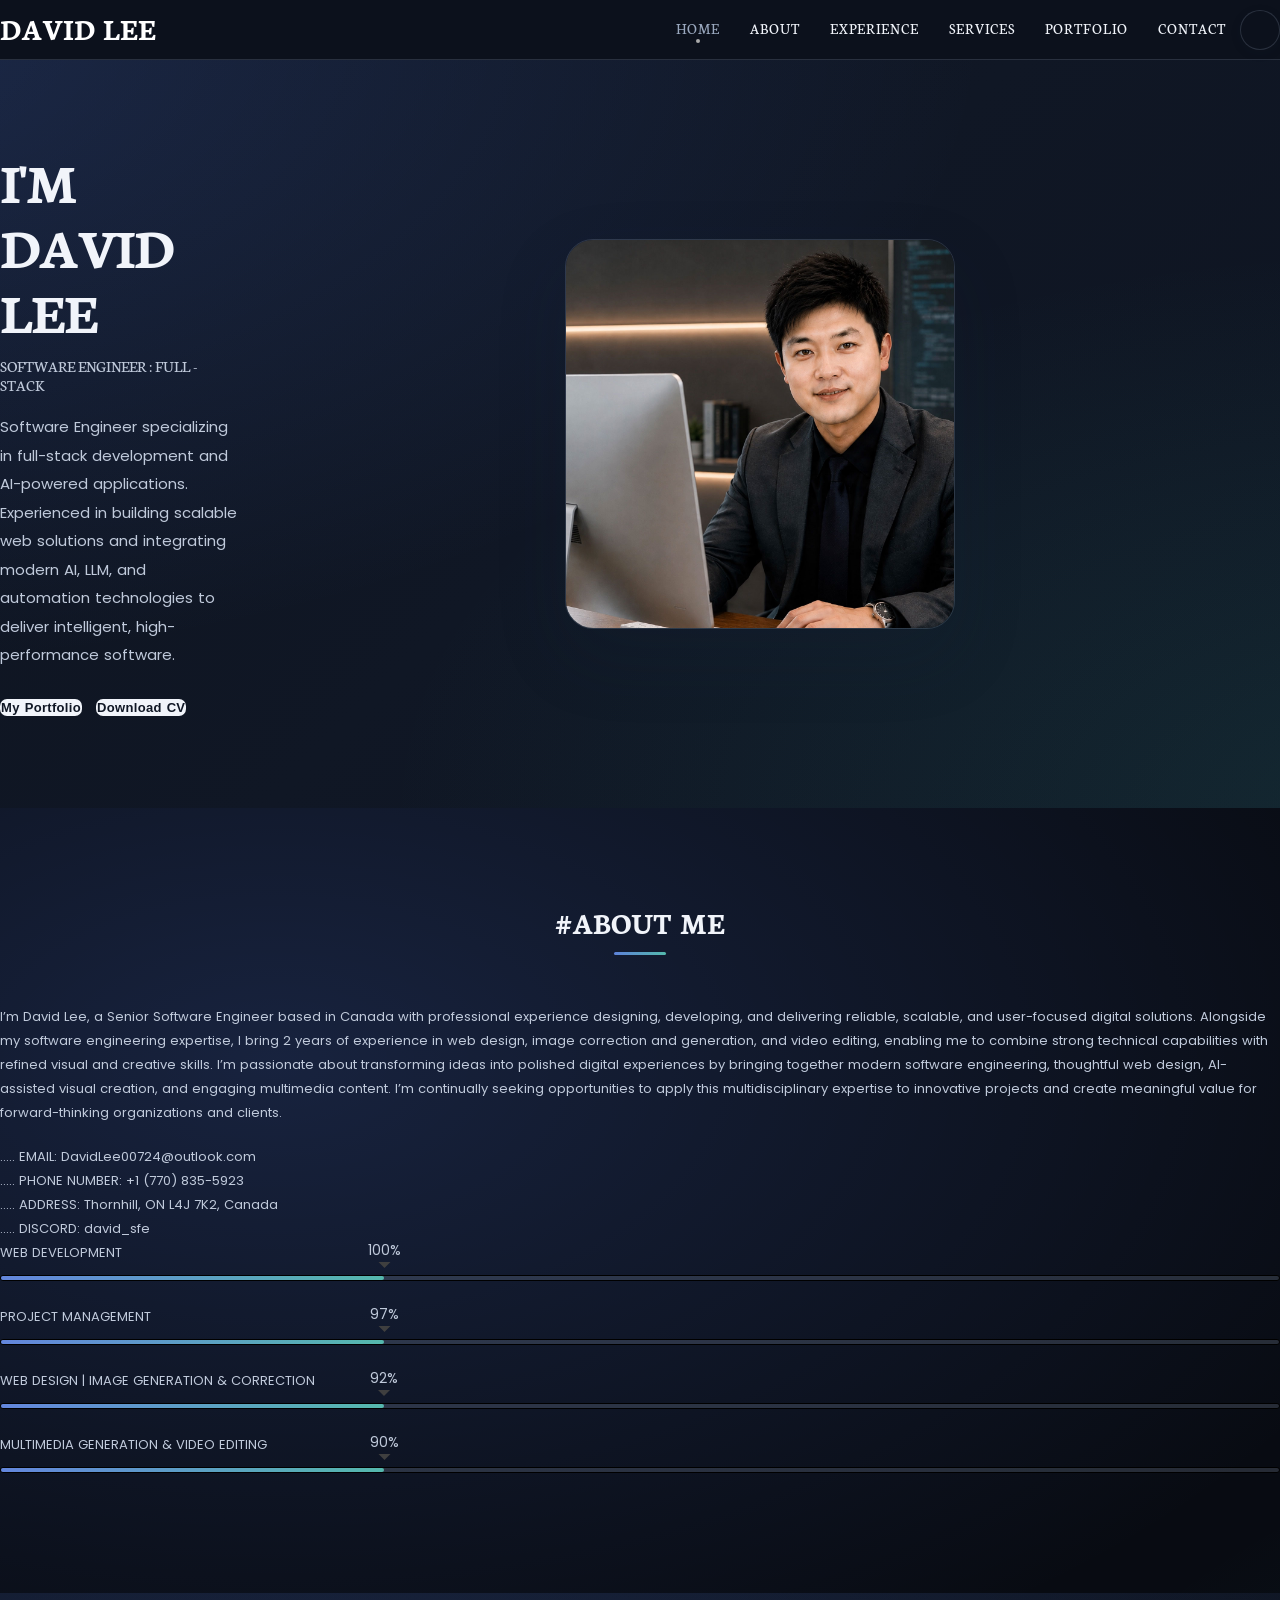
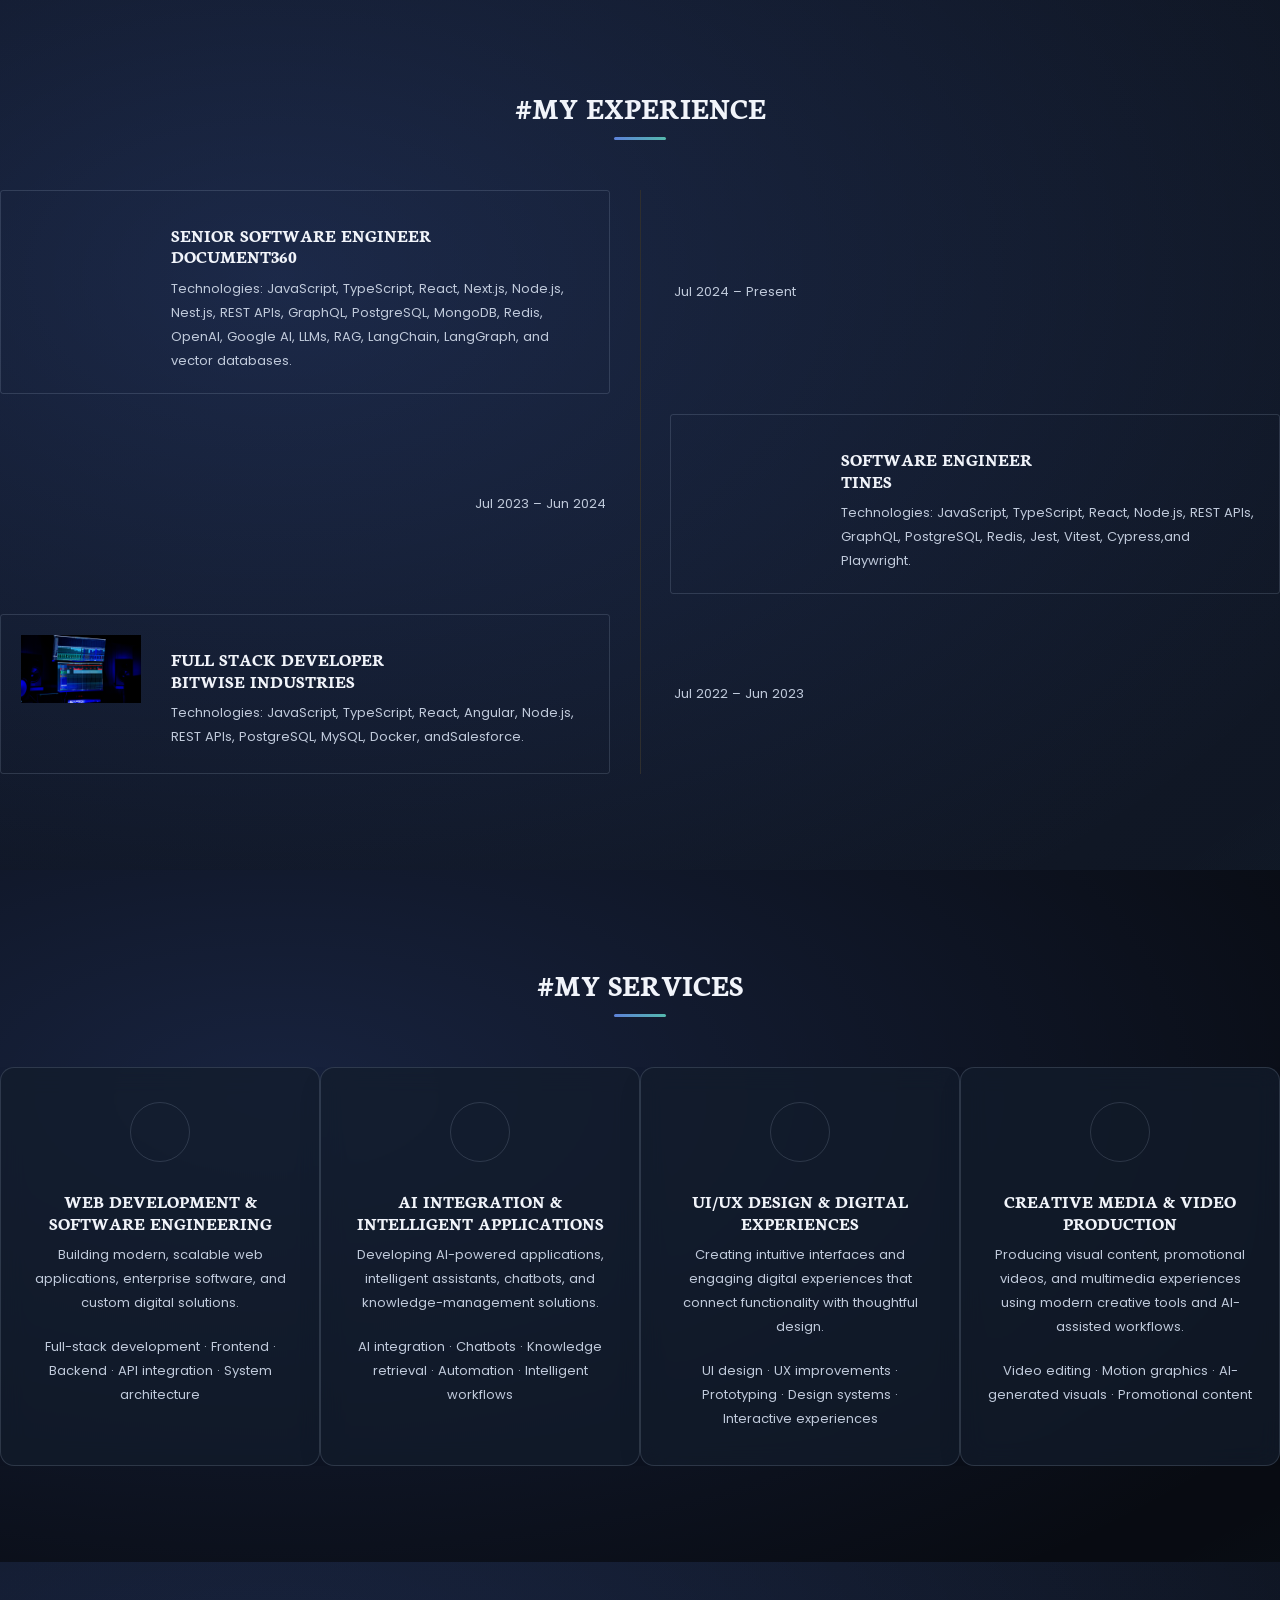
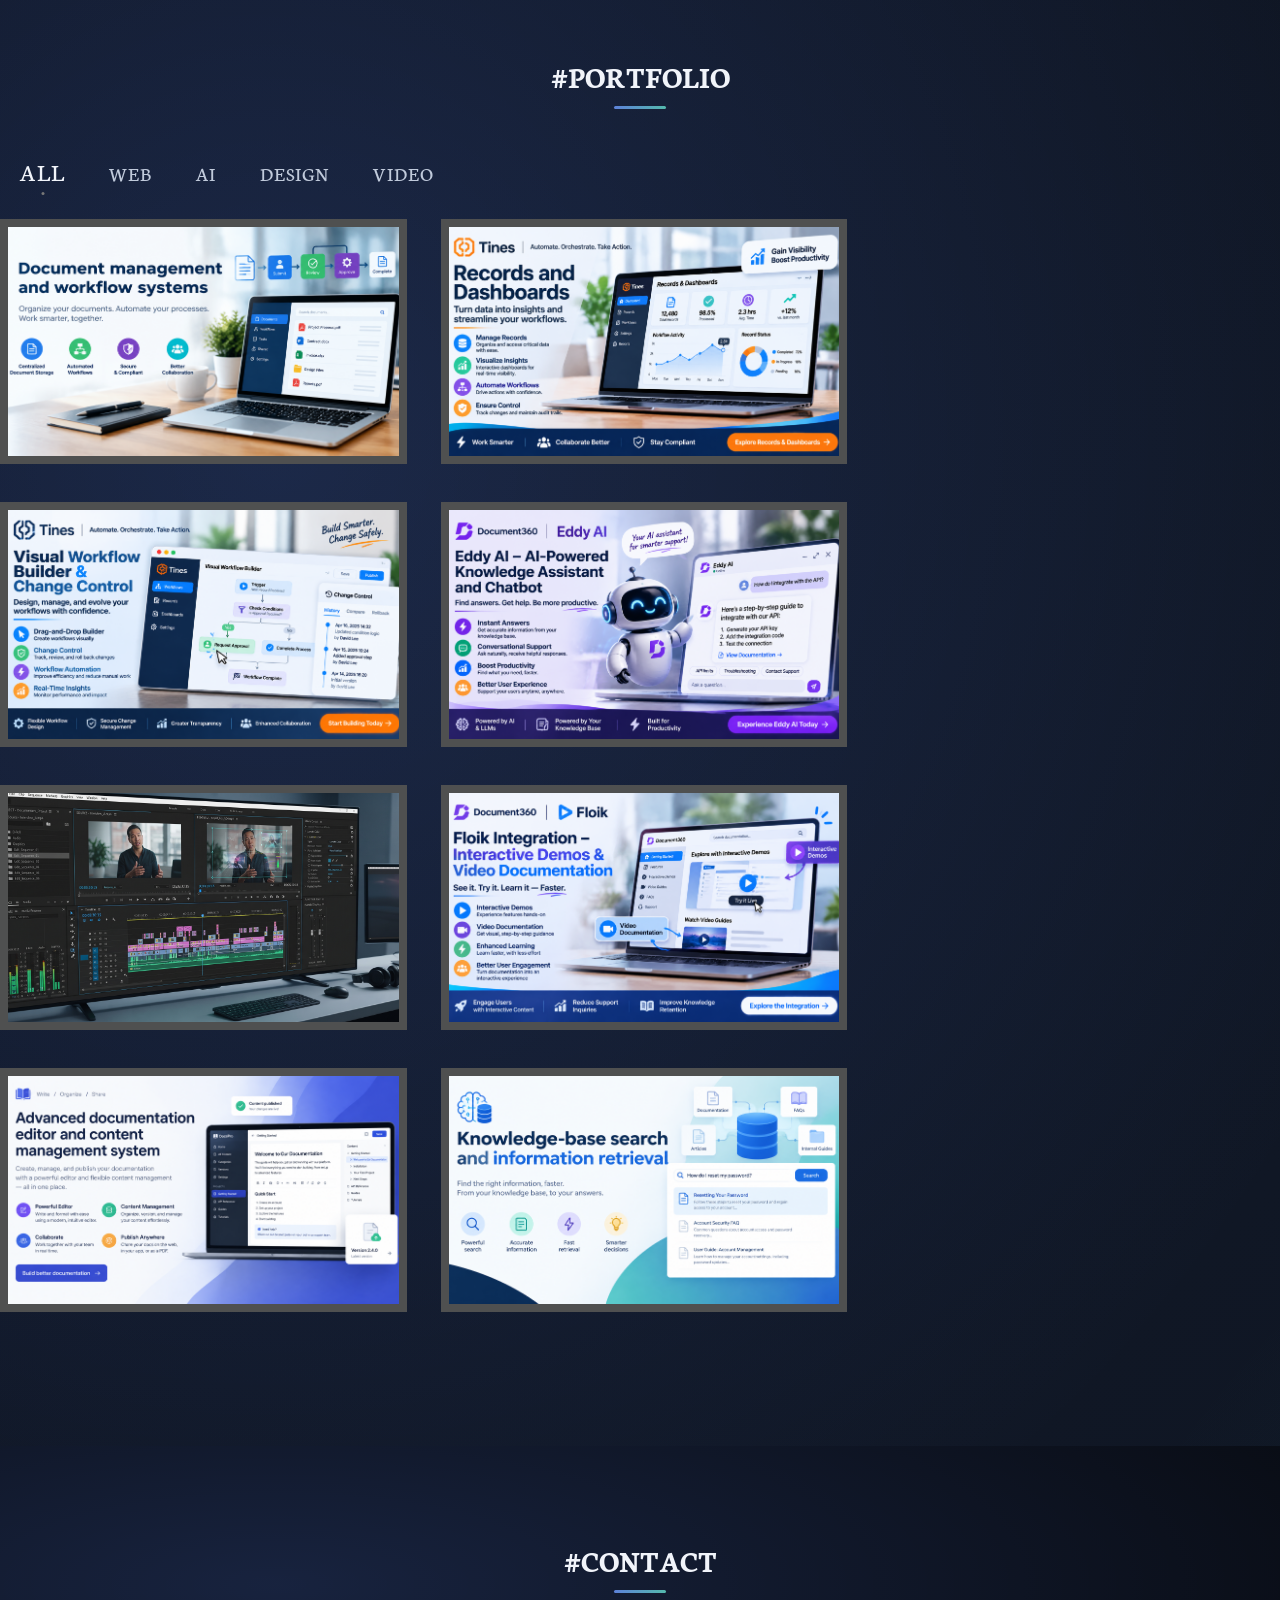
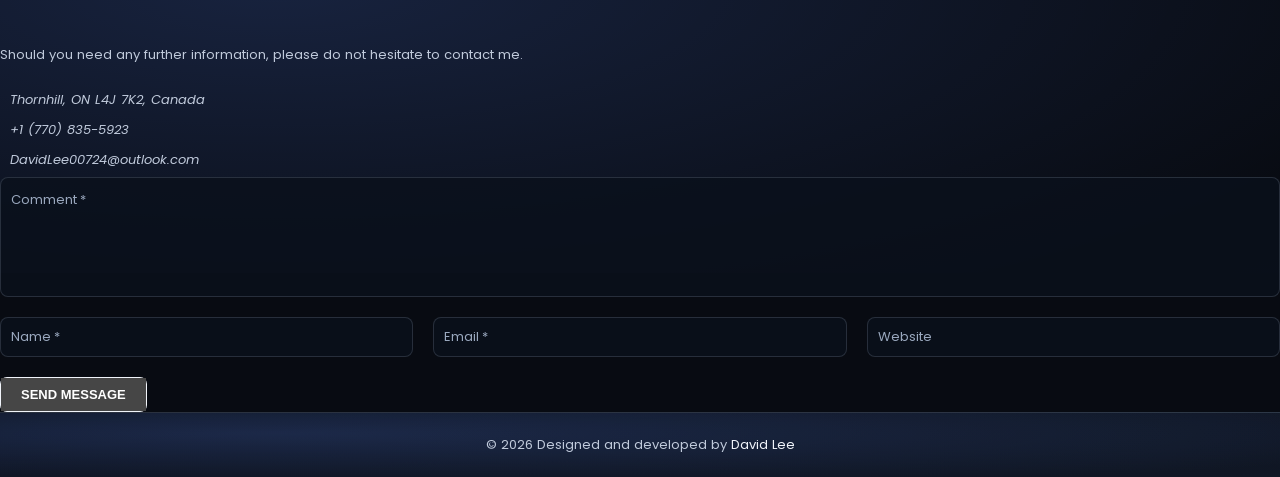
==== commit bb31ee58: "homepage update" ====
--- a/index.html
+++ b/index.html
@@ -129,11 +129,11 @@
 						<div class="col-sm-6">
 
 							<p>
-								I’m David Lee, a Senior Software Engineer based in Canada with professional experience designing, developing, and delivering reliable, scalable, and user-focused digital solutions. Alongside my software engineering expertise, I bring 2+ years of experience in web design, image correction and generation, and video editing, enabling me to combine strong technical capabilities with refined visual and creative skills. I’m passionate about transforming ideas into polished digital experiences by bringing together modern software engineering, thoughtful web design, AI-assisted visual creation, and engaging multimedia content. I’m continually seeking opportunities to apply this multidisciplinary expertise to innovative projects and create meaningful value for forward-thinking organizations and clients.
+								I’m David Lee, a Senior Software Engineer based in Canada with professional experience designing, developing, and delivering reliable, scalable, and user-focused digital solutions. Alongside my software engineering expertise, I bring 2 years of experience in web design, image correction and generation, and video editing, enabling me to combine strong technical capabilities with refined visual and creative skills. I’m passionate about transforming ideas into polished digital experiences by bringing together modern software engineering, thoughtful web design, AI-assisted visual creation, and engaging multimedia content. I’m continually seeking opportunities to apply this multidisciplinary expertise to innovative projects and create meaningful value for forward-thinking organizations and clients.
 							</p>
 							<ul class="info-list">
 								<li>..... EMAIL: DavidLee00724@outlook.com</li>
-								<li>..... PHONE NUMBER: +1 (416) 628-0855</li>
+								<li>..... PHONE NUMBER: +1 (770) 835-5923</li>
 								<li>..... ADDRESS: Thornhill, ON L4J 7K2, Canada</li>
 								<li>..... DISCORD: david_sfe</li>
 							</ul>
@@ -484,7 +484,7 @@
 								</div>
 								<div class="item-field">
 									<i class="fa fa-phone"></i>
-									<span>+1 (416) 628-0855</span>
+									<span>+1 (770) 835-5923</span>
 								</div>
 								<div class="item-field">
 									<i class="fa fa-envelope"></i>
@@ -558,4 +558,4 @@
 </body>
 
 
-</html>
+</html>
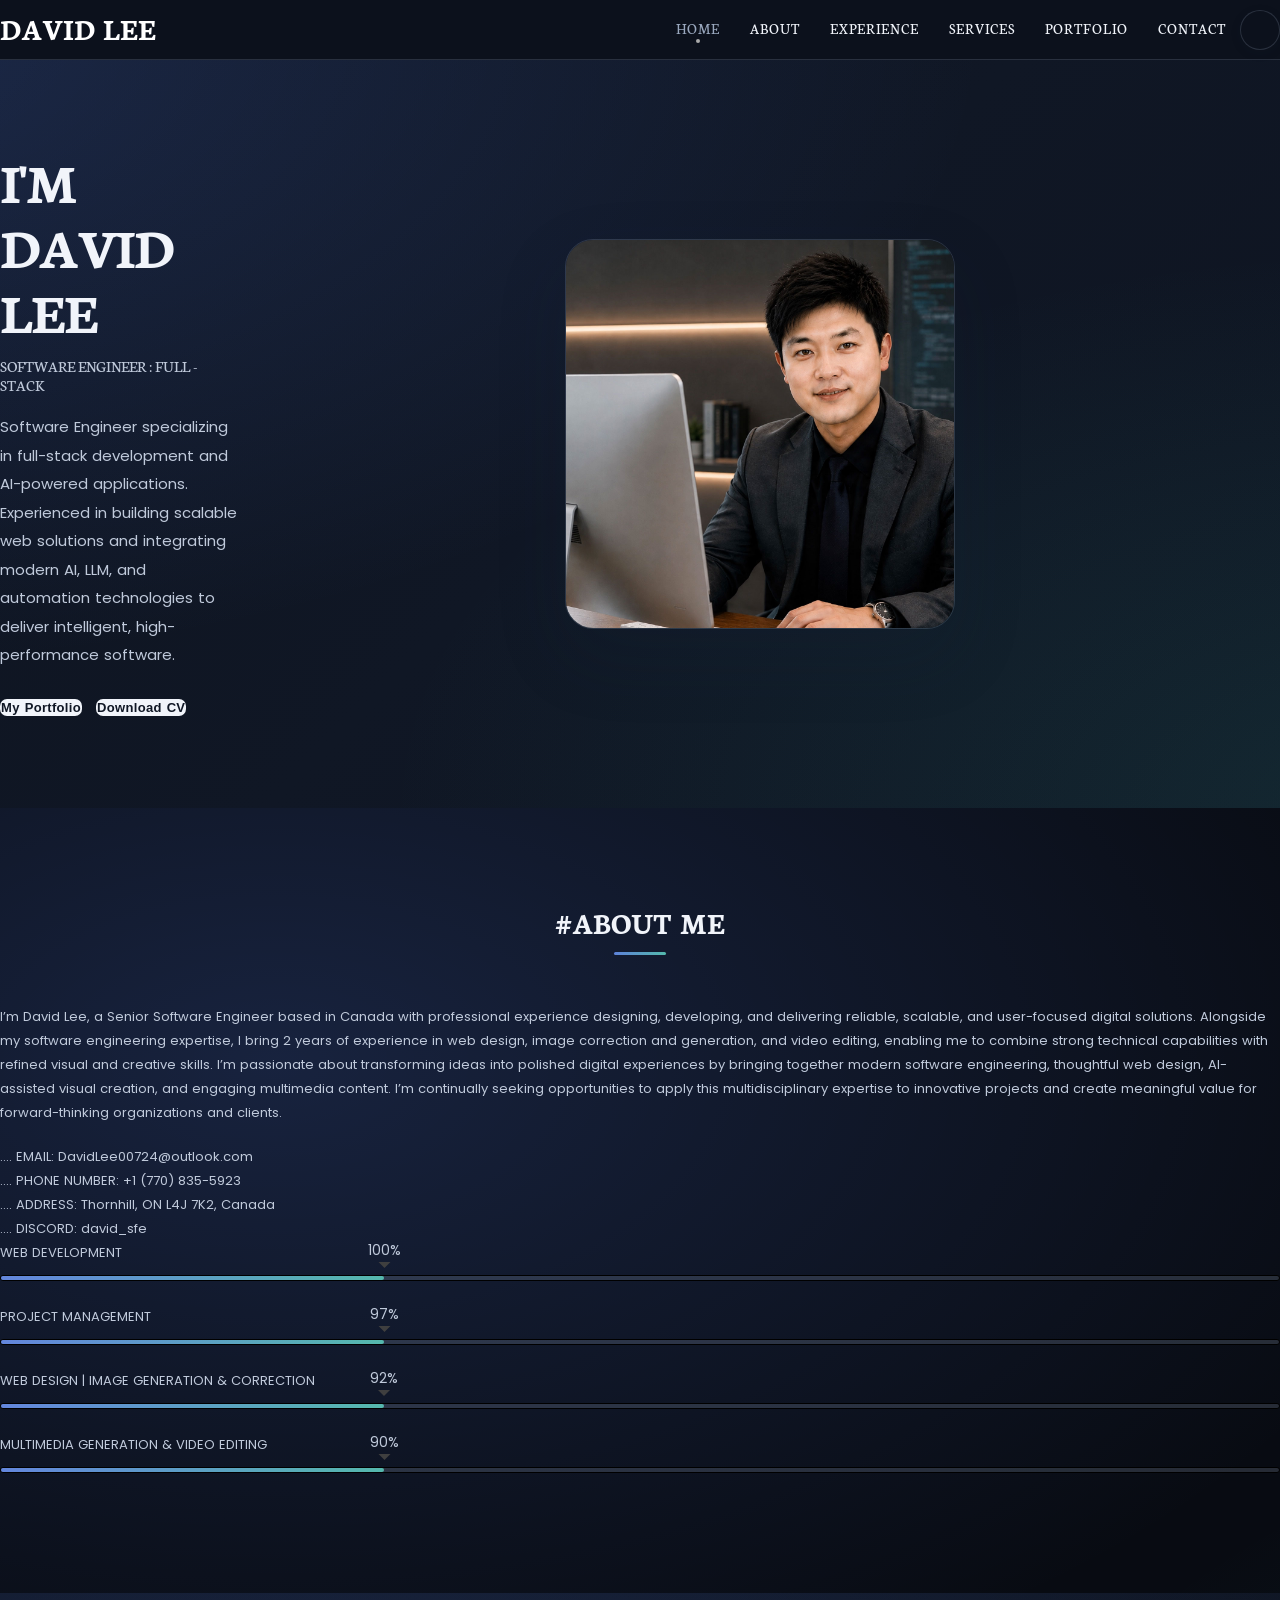
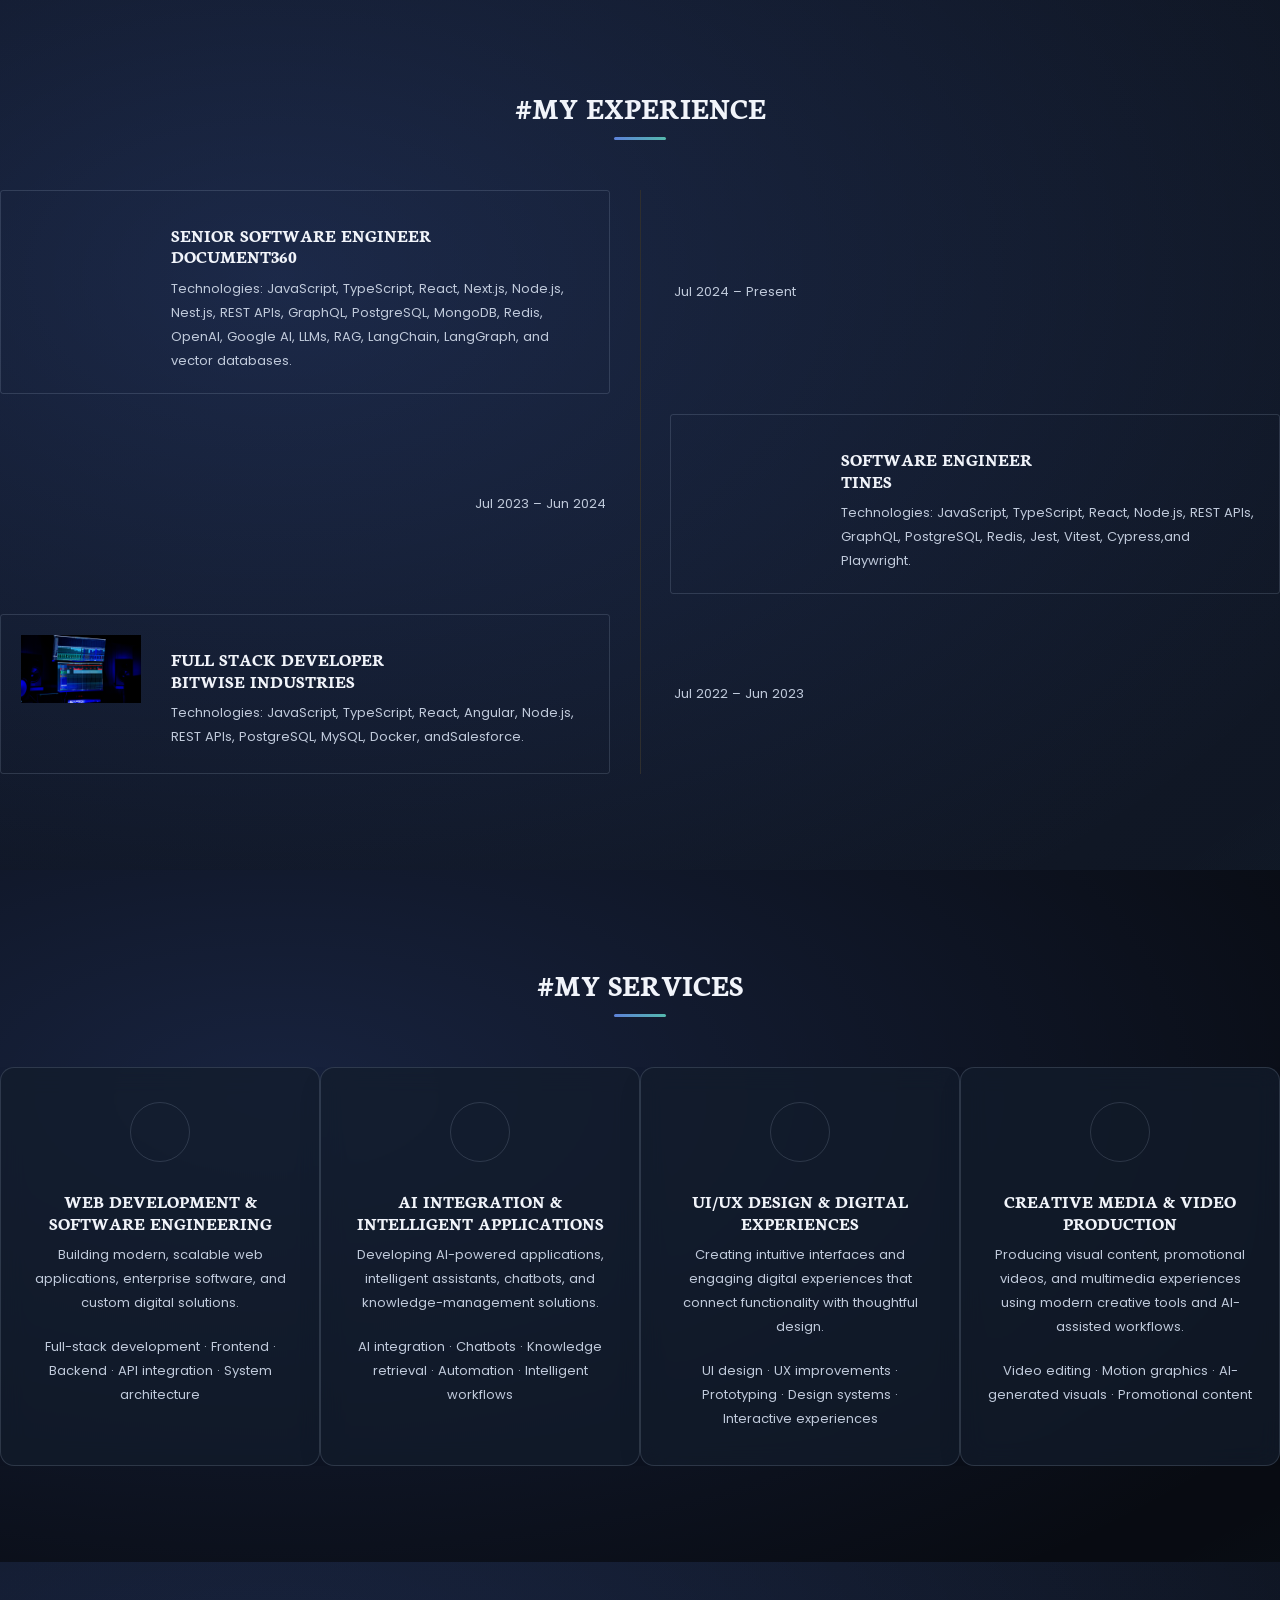
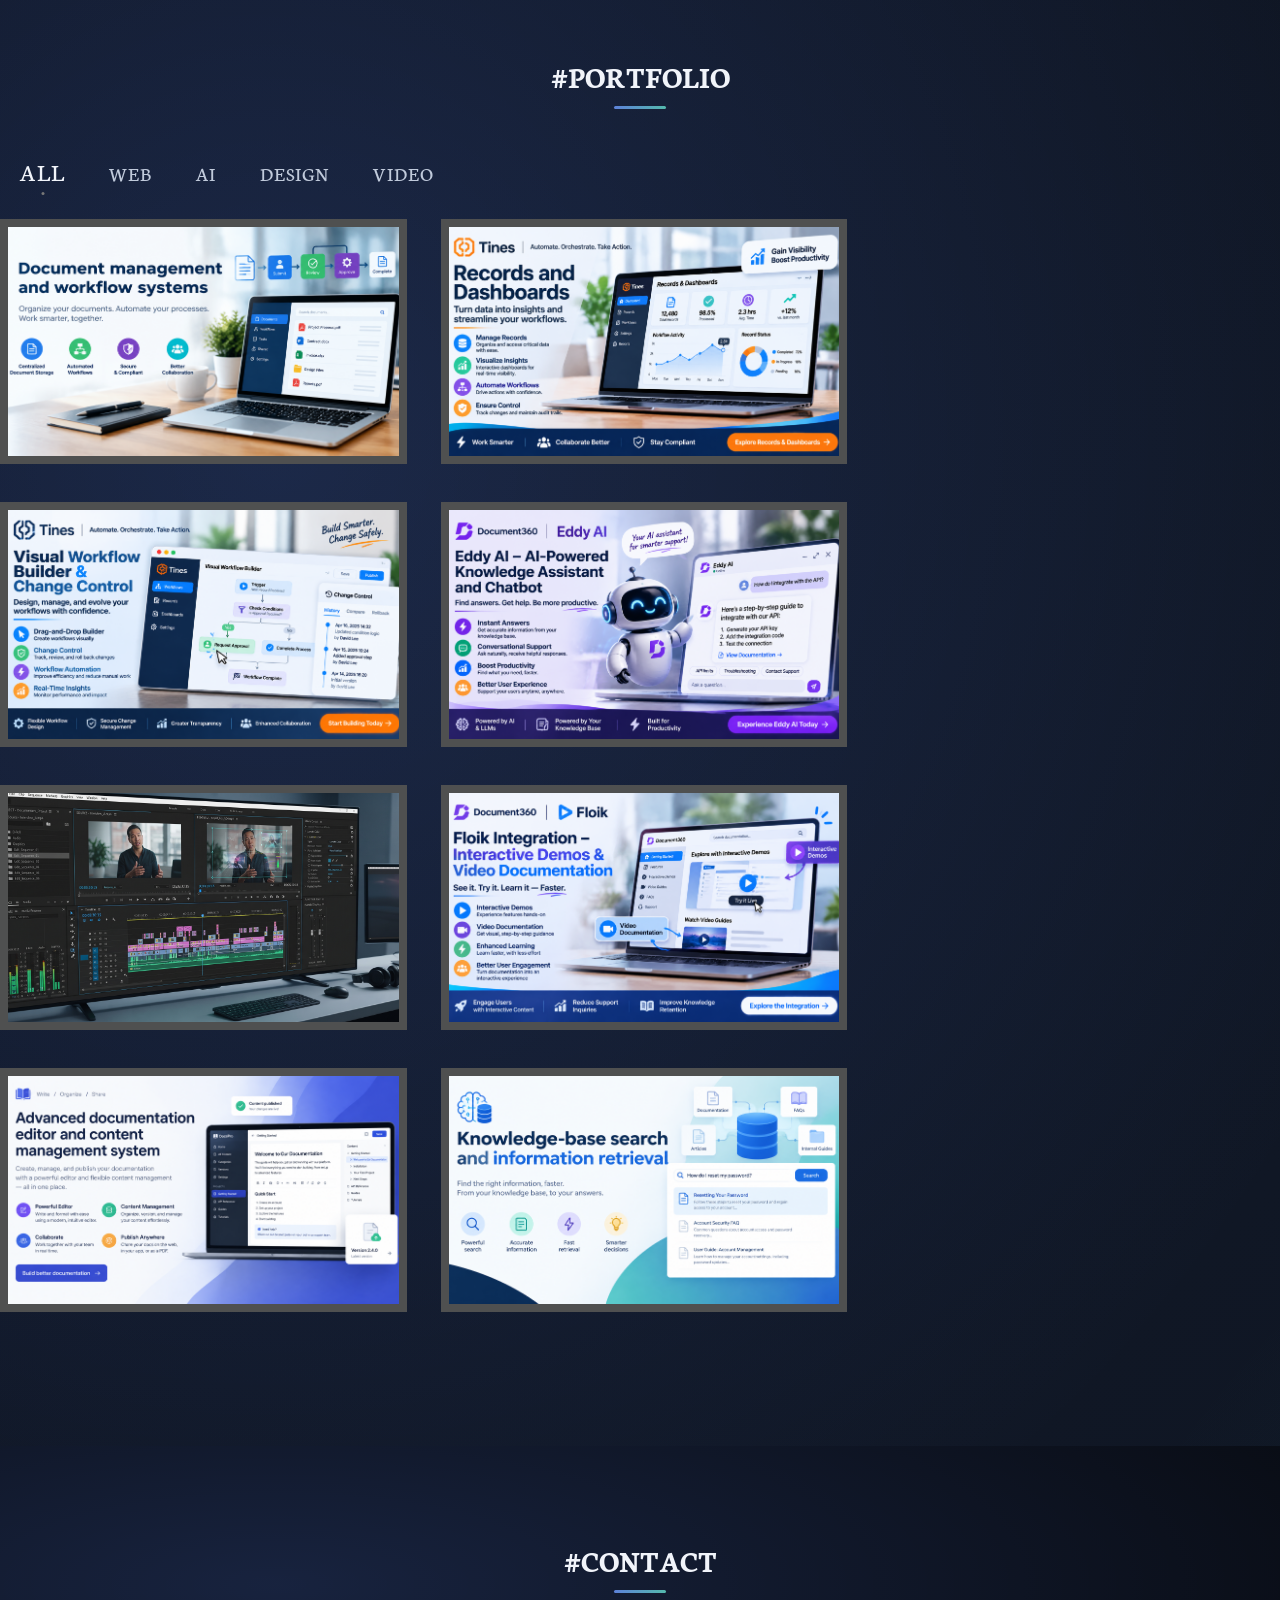
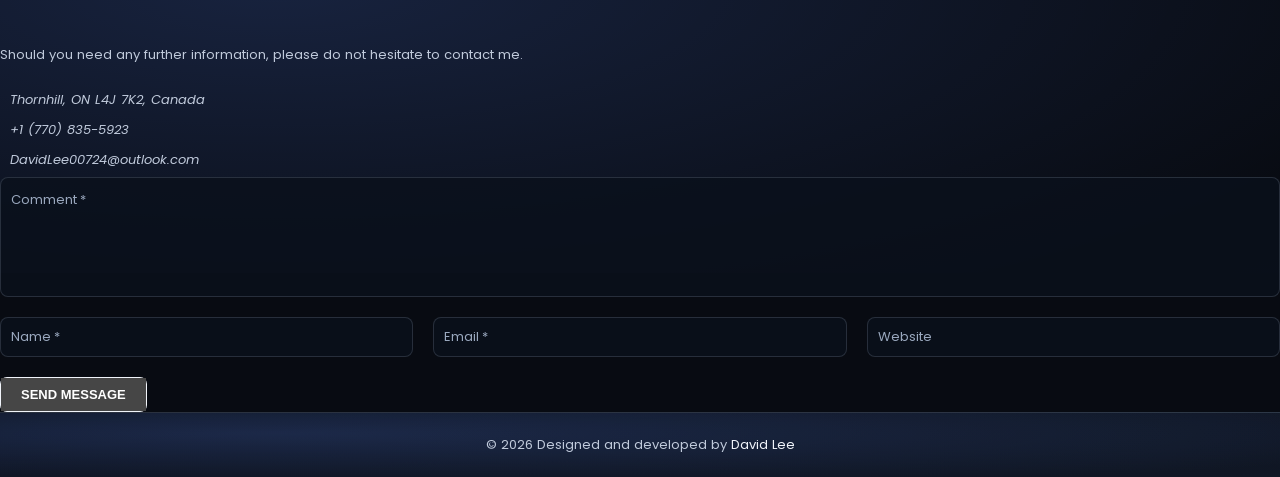
==== commit af585e74: "homepage update" ====
--- a/index.html
+++ b/index.html
@@ -132,10 +132,10 @@
 								I’m David Lee, a Senior Software Engineer based in Canada with professional experience designing, developing, and delivering reliable, scalable, and user-focused digital solutions. Alongside my software engineering expertise, I bring 2 years of experience in web design, image correction and generation, and video editing, enabling me to combine strong technical capabilities with refined visual and creative skills. I’m passionate about transforming ideas into polished digital experiences by bringing together modern software engineering, thoughtful web design, AI-assisted visual creation, and engaging multimedia content. I’m continually seeking opportunities to apply this multidisciplinary expertise to innovative projects and create meaningful value for forward-thinking organizations and clients.
 							</p>
 							<ul class="info-list">
-								<li>..... EMAIL: DavidLee00724@outlook.com</li>
-								<li>..... PHONE NUMBER: +1 (770) 835-5923</li>
-								<li>..... ADDRESS: Thornhill, ON L4J 7K2, Canada</li>
-								<li>..... DISCORD: david_sfe</li>
+								<li>.... EMAIL: DavidLee00724@outlook.com</li>
+								<li>.... PHONE NUMBER: +1 (770) 835-5923</li>
+								<li>.... ADDRESS: Thornhill, ON L4J 7K2, Canada</li>
+								<li>.... DISCORD: david_sfe</li>
 							</ul>
 
 							<!-- <div class="socials">
@@ -558,4 +558,4 @@
 </body>
 
 
-</html>+</html>
